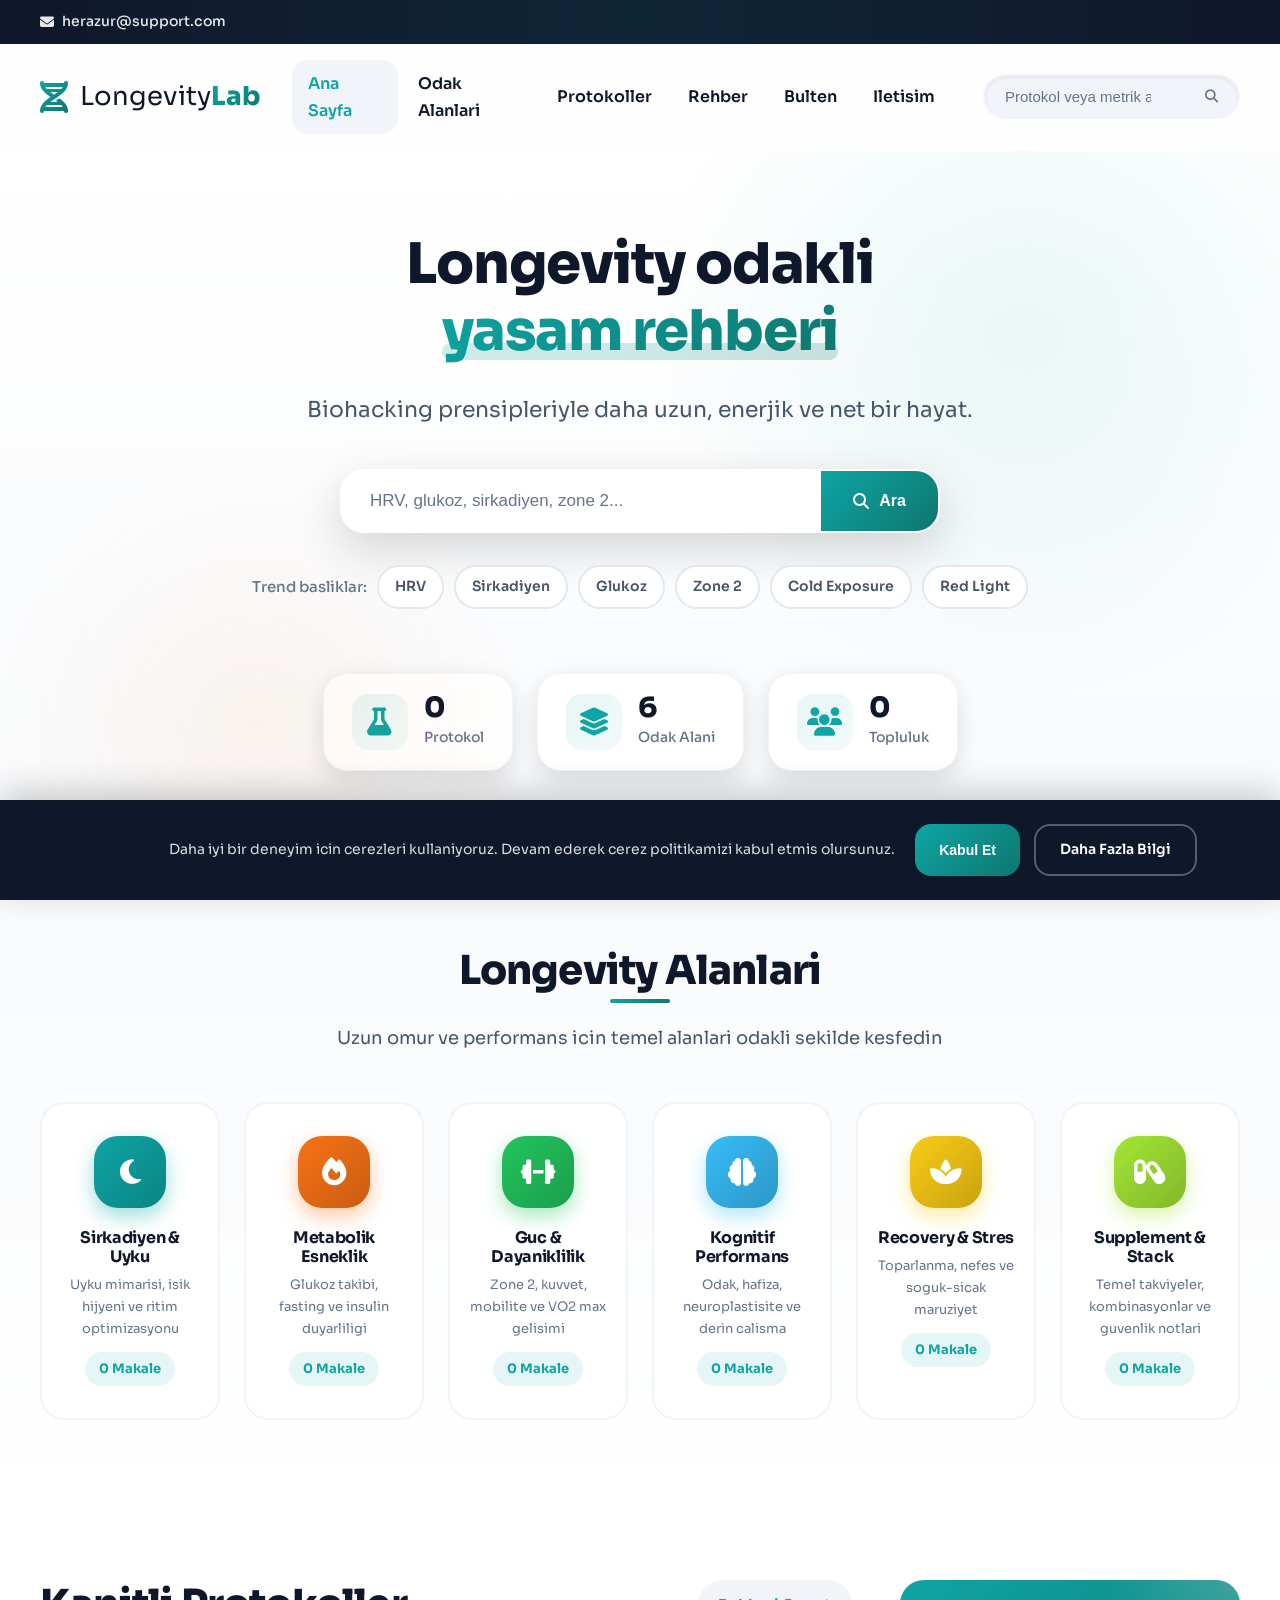
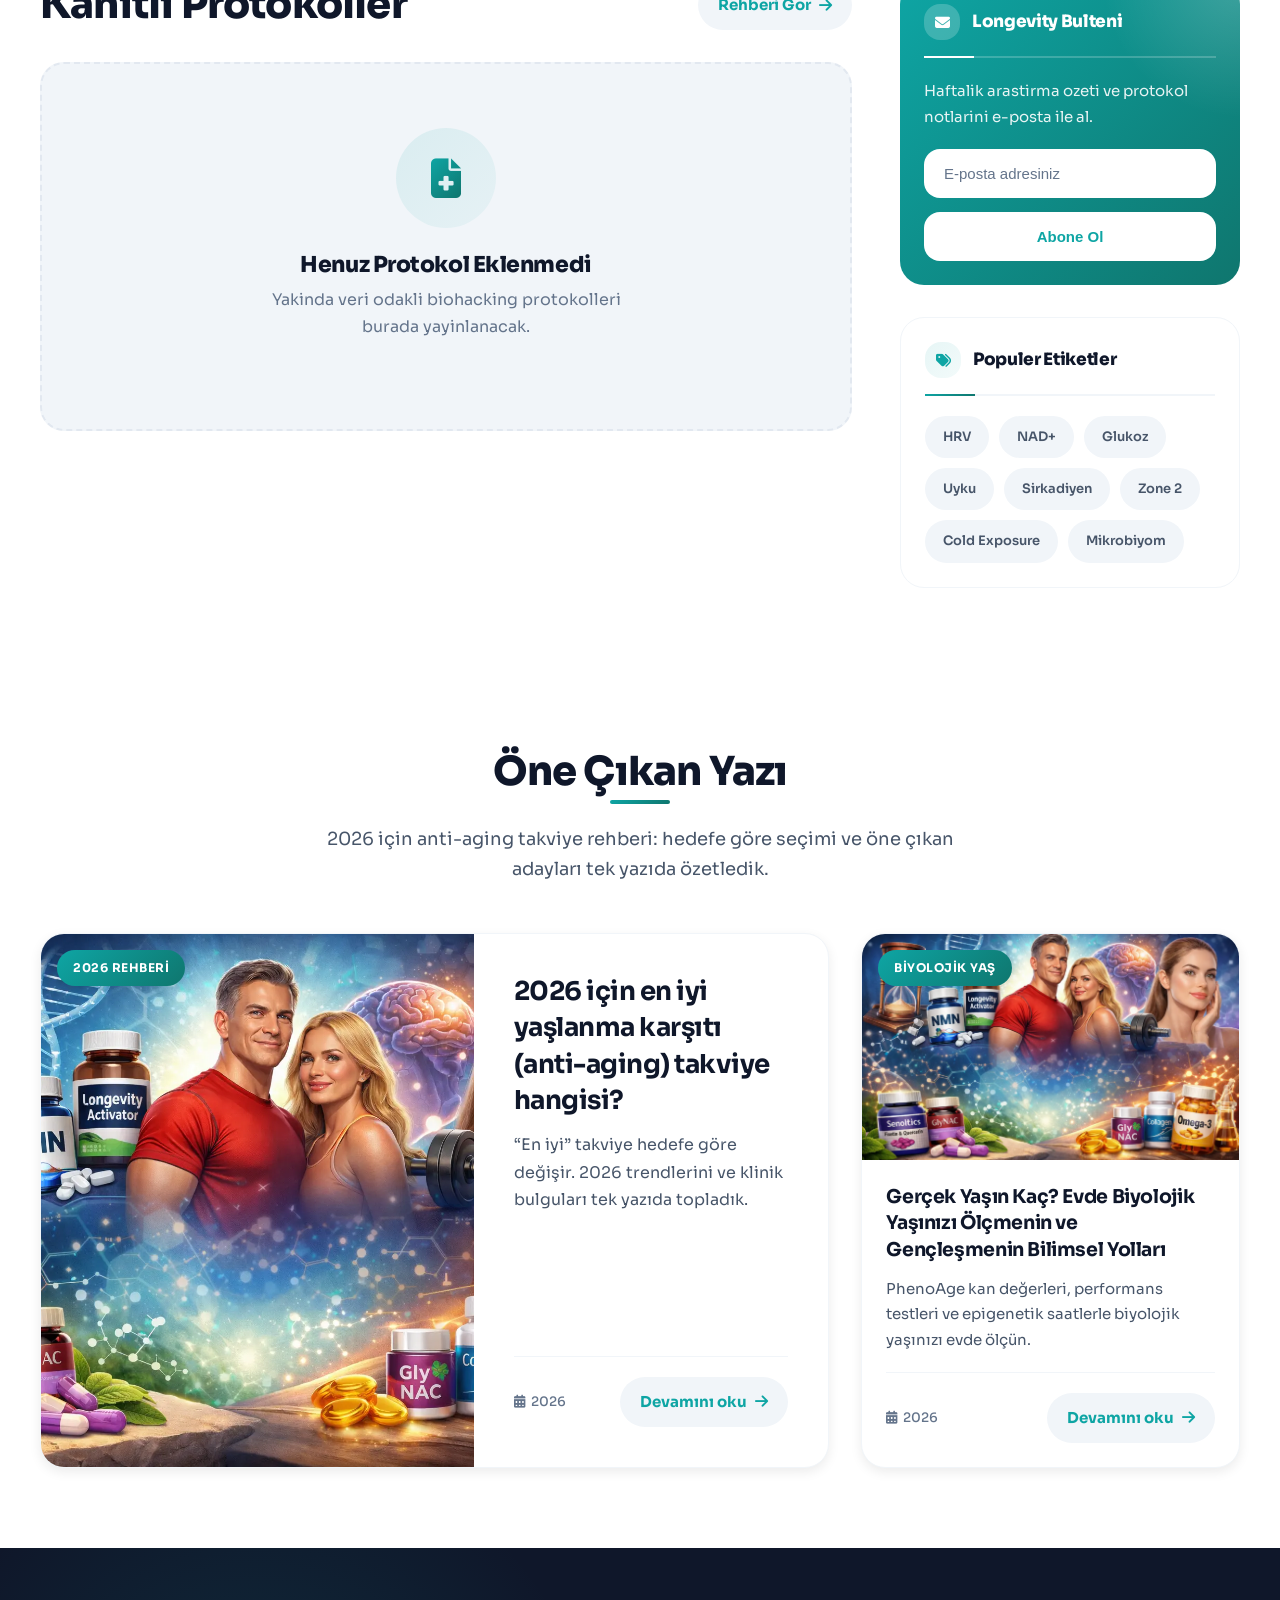
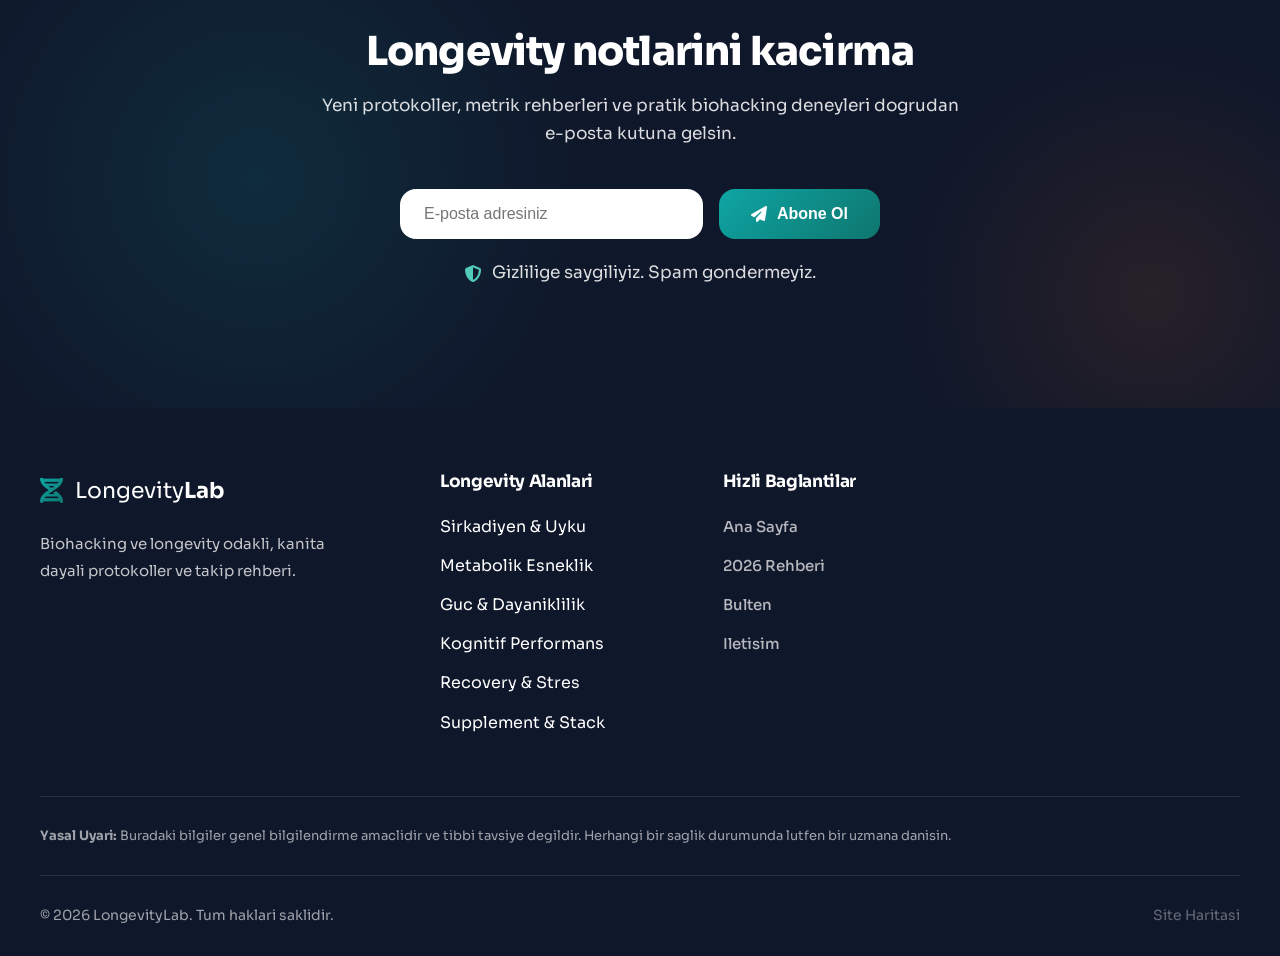
==== index.html @ 3828a1d9 "Initial commit" ====
<!DOCTYPE html>
<html lang="tr" dir="ltr">
<head>
    <!-- Temel Meta Etiketleri -->
    <meta charset="UTF-8">
    <meta name="viewport" content="width=device-width, initial-scale=1.0">
    <meta http-equiv="X-UA-Compatible" content="IE=edge">

    <!-- SEO Meta Etiketleri -->
    <title>Biohacking &amp; Longevity Rehberi | Kanitli Protokoller ve Takip</title>
    <meta name="description" content="Biohacking ve longevity odakli rehber. Kanita dayali protokoller, takip metrikleri, uyku ve metabolik esneklik stratejileri.">
    <meta name="keywords" content="biohacking, longevity, uzun omur, metabolik esneklik, uyku, sirkadiyen, HRV, glukoz, zone 2, fasting, cold exposure, supplement">
    <meta name="author" content="LongevityLab">
    <meta name="robots" content="index, follow, max-image-preview:large, max-snippet:-1, max-video-preview:-1">
    <meta name="googlebot" content="index, follow">
    <meta name="language" content="Turkish">
    <meta name="revisit-after" content="1 days">
    <meta name="rating" content="general">

    <!-- Canonical URL -->
    <link rel="canonical" href="https://uzunyasamrehberi.com/">

    <!-- Alternate Languages (Hreflang) -->
    <link rel="alternate" hreflang="tr" href="https://uzunyasamrehberi.com/">
    <link rel="alternate" hreflang="x-default" href="https://uzunyasamrehberi.com/">

    <!-- Open Graph (Facebook, LinkedIn) -->
    <meta property="og:type" content="website">
    <meta property="og:site_name" content="LongevityLab">
    <meta property="og:title" content="Biohacking &amp; Longevity Rehberi | Kanitli Protokoller ve Takip">
    <meta property="og:description" content="Biohacking ve longevity odakli rehber. Kanita dayali protokoller, takip metrikleri, uyku ve metabolik esneklik stratejileri.">
    <meta property="og:url" content="https://uzunyasamrehberi.com/">
    <meta property="og:image" content="https://uzunyasamrehberi.com/images/anti-aging-takviye-2026.webp?v=1">
    <meta property="og:image:width" content="1200">
    <meta property="og:image:height" content="630">
    <meta property="og:image:alt" content="Biohacking ve Longevity Rehberi">
    <meta property="og:locale" content="tr_TR">

    <!-- Favicon ve Uygulama Ikonlari -->
    <link rel="icon" type="image/x-icon" href="/favicon.ico">
    <link rel="icon" type="image/png" sizes="32x32" href="/images/favicon-32x32.png">
    <link rel="icon" type="image/png" sizes="16x16" href="/images/favicon-16x16.png">
    <link rel="apple-touch-icon" sizes="180x180" href="/images/apple-touch-icon.png">
    <link rel="manifest" href="/manifest.json">
    <meta name="theme-color" content="#0ea5a4">
    <meta name="msapplication-TileColor" content="#0ea5a4">

    <!-- Preconnect ve DNS Prefetch - Performans -->
    <link rel="preconnect" href="https://fonts.googleapis.com">
    <link rel="preconnect" href="https://fonts.gstatic.com" crossorigin>
    <link rel="preconnect" href="https://cdn.jsdelivr.net">
    <link rel="dns-prefetch" href="https://www.google-analytics.com">

    <!-- Google Fonts -->
    <link href="https://fonts.googleapis.com/css2?family=Sora:wght@300;400;500;600;700;800&family=Spectral:wght@400;600;700&display=swap" rel="stylesheet">

    <!-- Font Awesome -->
    <link rel="stylesheet" href="https://cdn.jsdelivr.net/npm/@fortawesome/fontawesome-free@6.4.0/css/all.min.css">

    <!-- Ana Stil Dosyasi -->
    <link rel="stylesheet" href="/css/style.css">

    <!-- Schema.org Yapi Veri - WebSite -->
    <script type="application/ld+json">
    {
        "@context": "https://schema.org",
        "@type": "WebSite",
        "name": "Biohacking Longevity Rehberi",
        "alternateName": "LongevityLab",
        "url": "https://uzunyasamrehberi.com/",
        "description": "Biohacking ve longevity odakli, kanita dayali protokoller ve takip rehberi.",
        "inLanguage": "tr-TR",
        "publisher": {
            "@type": "Organization",
            "name": "LongevityLab",
            "logo": {
                "@type": "ImageObject",
                "url": "https://uzunyasamrehberi.com/images/logo.png",
                "width": 600,
                "height": 60
            }
        }
    }
    </script>

    <!-- Schema.org - Organization -->
    <script type="application/ld+json">
    {
        "@context": "https://schema.org",
        "@type": "Organization",
        "name": "LongevityLab",
        "url": "https://uzunyasamrehberi.com/",
        "logo": "https://uzunyasamrehberi.com/images/logo.png",
        "description": "Biohacking ve longevity odakli egitim ve rehberlik platformu.",
        "foundingDate": "2024",
        "contactPoint": {
            "@type": "ContactPoint",
            "contactType": "customer service",
            "email": "herazur@support.com",
            "availableLanguage": "Turkish"
        }
    }
    </script>

    <!-- Schema.org - WebPage -->
    <script type="application/ld+json">
    {
        "@context": "https://schema.org",
        "@type": "WebPage",
        "name": "Biohacking ve Longevity Rehberi - Ana Sayfa",
        "url": "https://uzunyasamrehberi.com/",
        "description": "Biohacking ve longevity odakli protokoller, takip metrikleri ve arastirma notlari.",
        "lastReviewed": "2024-01-15",
        "mainContentOfPage": {
            "@type": "WebPageElement",
            "cssSelector": "main"
        }
    }
    </script>

    <!-- Schema.org - BreadcrumbList -->
    <script type="application/ld+json">
    {
        "@context": "https://schema.org",
        "@type": "BreadcrumbList",
        "itemListElement": [
            {
                "@type": "ListItem",
                "position": 1,
                "name": "Ana Sayfa",
                "item": "https://uzunyasamrehberi.com/"
            }
        ]
    }
    </script>
</head>
<body>
    <!-- Skip Link - Erisilebilirlik -->
    <a href="#main-content" class="skip-link">Ana icerige atla</a>

    <!-- Header -->
    <header class="site-header" role="banner">
        <div class="header-top">
            <div class="container">
                <div class="header-top-content">
                    <div class="contact-info">
                        <a href="mailto:herazur@support.com" aria-label="E-posta gonder">
                            <i class="fas fa-envelope" aria-hidden="true"></i>
                            <span>herazur@support.com</span>
                        </a>
                    </div>
                </div>
            </div>
        </div>

        <nav class="main-nav" role="navigation" aria-label="Ana navigasyon">
            <div class="container">
                <div class="nav-content">
                    <a href="/" class="logo" aria-label="LongevityLab Ana Sayfa">
                        <i class="fas fa-dna" aria-hidden="true"></i>
                        <span class="logo-text">Longevity<strong>Lab</strong></span>
                    </a>

                    <button class="mobile-menu-toggle" aria-label="Menuyu ac/kapat" aria-expanded="false" aria-controls="main-menu">
                        <span class="hamburger"></span>
                    </button>

                    <ul id="main-menu" class="nav-menu" role="menubar">
                        <li role="none"><a href="/" role="menuitem" class="active" aria-current="page">Ana Sayfa</a></li>
                        <li role="none"><a href="/#categories" role="menuitem">Odak Alanlari</a></li>
                        <li role="none"><a href="/#latest" role="menuitem">Protokoller</a></li>
                        <li role="none"><a href="/anti-aging-takviye-2026" role="menuitem">Rehber</a></li>
                        <li role="none"><a href="/#newsletter" role="menuitem">Bulten</a></li>
                        <li role="none"><a href="/#iletisim" role="menuitem">Iletisim</a></li>
                    </ul>

                    <div class="nav-search">
                        <form action="https://www.google.com/search" method="GET" role="search" aria-label="Site ici arama">
                            <label for="search-input" class="visually-hidden">Arama</label>
                            <input type="hidden" name="sitesearch" value="uzunyasamrehberi.com">
                            <input type="search" id="search-input" name="q" placeholder="Protokol veya metrik ara..." autocomplete="off" aria-label="Arama terimi girin">
                            <button type="submit" aria-label="Ara">
                                <i class="fas fa-search" aria-hidden="true"></i>
                            </button>
                        </form>
                    </div>
                </div>
            </div>
        </nav>
    </header>

    <!-- Main Content -->
    <main id="main-content" role="main">
        <!-- Hero Section -->
        <section class="hero-section" aria-labelledby="hero-title">
            <div class="container">
                <div class="hero-content">
                    <h1 id="hero-title">Longevity odakli <span class="highlight">yasam rehberi</span></h1>
                    <p class="hero-description">Biohacking prensipleriyle daha uzun, enerjik ve net bir hayat.</p>
                    <div class="hero-search">
                        <form action="https://www.google.com/search" method="GET" role="search" aria-label="Ana arama">
                            <label for="hero-search-input" class="visually-hidden">Biohacking konusu ara</label>
                            <input type="hidden" name="sitesearch" value="uzunyasamrehberi.com">
                            <input type="search" id="hero-search-input" name="q" placeholder="HRV, glukoz, sirkadiyen, zone 2..." autocomplete="off">
                            <button type="submit">
                                <i class="fas fa-search" aria-hidden="true"></i>
                                <span>Ara</span>
                            </button>
                        </form>
                    </div>
                    <div class="hero-tags">
                        <span class="tag-label">Trend basliklar:</span>
                        <a href="https://www.google.com/search?q=site%3Auzunyasamrehberi.com+HRV" class="hero-tag">HRV</a>
                        <a href="https://www.google.com/search?q=site%3Auzunyasamrehberi.com+Sirkadiyen" class="hero-tag">Sirkadiyen</a>
                        <a href="https://www.google.com/search?q=site%3Auzunyasamrehberi.com+Glukoz" class="hero-tag">Glukoz</a>
                        <a href="https://www.google.com/search?q=site%3Auzunyasamrehberi.com+Zone+2" class="hero-tag">Zone 2</a>
                        <a href="https://www.google.com/search?q=site%3Auzunyasamrehberi.com+Cold+Exposure" class="hero-tag">Cold Exposure</a>
                        <a href="https://www.google.com/search?q=site%3Auzunyasamrehberi.com+Red+Light" class="hero-tag">Red Light</a>
                    </div>
                </div>
                <div class="hero-stats">
                    <div class="stat-item">
                        <i class="fas fa-flask" aria-hidden="true"></i>
                        <div class="stat-content">
                            <span class="stat-number" id="article-count">0</span>
                            <span class="stat-label">Protokol</span>
                        </div>
                    </div>
                    <div class="stat-item">
                        <i class="fas fa-layer-group" aria-hidden="true"></i>
                        <div class="stat-content">
                            <span class="stat-number">6</span>
                            <span class="stat-label">Odak Alani</span>
                        </div>
                    </div>
                    <div class="stat-item">
                        <i class="fas fa-users" aria-hidden="true"></i>
                        <div class="stat-content">
                            <span class="stat-number" id="reader-count">0</span>
                            <span class="stat-label">Topluluk</span>
                        </div>
                    </div>
                </div>
            </div>
        </section>

        <!-- Categories Section -->
        <section id="categories" class="categories-section" aria-labelledby="categories-title">
            <div class="container">
                <header class="section-header">
                    <h2 id="categories-title">Longevity Alanlari</h2>
                    <p class="section-description">Uzun omur ve performans icin temel alanlari odakli sekilde kesfedin</p>
                </header>

                <div class="categories-grid">
                    <div class="category-card">
                        <div class="category-icon" style="--category-color: #0ea5a4;">
                            <i class="fas fa-moon" aria-hidden="true"></i>
                        </div>
                        <h3>Sirkadiyen &amp; Uyku</h3>
                        <p>Uyku mimarisi, isik hijyeni ve ritim optimizasyonu</p>
                        <span class="category-count" data-category="sirkadiyen-uyku">0 Protokol</span>
                    </div>

                    <div class="category-card">
                        <div class="category-icon" style="--category-color: #f97316;">
                            <i class="fas fa-fire" aria-hidden="true"></i>
                        </div>
                        <h3>Metabolik Esneklik</h3>
                        <p>Glukoz takibi, fasting ve insulin duyarliligi</p>
                        <span class="category-count" data-category="metabolik-esneklik">0 Protokol</span>
                    </div>

                    <div class="category-card">
                        <div class="category-icon" style="--category-color: #22c55e;">
                            <i class="fas fa-dumbbell" aria-hidden="true"></i>
                        </div>
                        <h3>Guc &amp; Dayaniklilik</h3>
                        <p>Zone 2, kuvvet, mobilite ve VO2 max gelisimi</p>
                        <span class="category-count" data-category="guc-dayaniklilik">0 Protokol</span>
                    </div>

                    <div class="category-card">
                        <div class="category-icon" style="--category-color: #38bdf8;">
                            <i class="fas fa-brain" aria-hidden="true"></i>
                        </div>
                        <h3>Kognitif Performans</h3>
                        <p>Odak, hafiza, neuroplastisite ve derin calisma</p>
                        <span class="category-count" data-category="kognitif-performans">0 Protokol</span>
                    </div>

                    <div class="category-card">
                        <div class="category-icon" style="--category-color: #facc15;">
                            <i class="fas fa-spa" aria-hidden="true"></i>
                        </div>
                        <h3>Recovery &amp; Stres</h3>
                        <p>Toparlanma, nefes ve soguk-sicak maruziyet</p>
                        <span class="category-count" data-category="recovery-stres">0 Protokol</span>
                    </div>

                    <div class="category-card">
                        <div class="category-icon" style="--category-color: #a3e635;">
                            <i class="fas fa-capsules" aria-hidden="true"></i>
                        </div>
                        <h3>Supplement &amp; Stack</h3>
                        <p>Temel takviyeler, kombinasyonlar ve guvenlik notlari</p>
                        <span class="category-count" data-category="supplement-stack">0 Protokol</span>
                    </div>
                </div>
            </div>
        </section>

        <!-- Latest Articles Section -->
        <section id="latest" class="latest-section" aria-labelledby="latest-title">
            <div class="container">
                <div class="latest-layout">
                    <div class="latest-main">
                        <header class="section-header">
                            <h2 id="latest-title">Kanitli Protokoller</h2>
                            <a href="/anti-aging-takviye-2026" class="view-all-link">
                                Rehberi Gor <i class="fas fa-arrow-right" aria-hidden="true"></i>
                            </a>
                        </header>

                        <div class="articles-list" id="latest-articles">
                            <!-- Henuz protokol yok mesaji -->
                            <div class="empty-state" id="empty-articles">
                                <div class="empty-icon">
                                    <i class="fas fa-file-medical" aria-hidden="true"></i>
                                </div>
                                <h3>Henuz Protokol Eklenmedi</h3>
                                <p>Yakinda veri odakli biohacking protokolleri burada yayinlanacak.</p>
                            </div>
                        </div>

                        <!-- Pagination -->
                        <nav class="pagination" aria-label="Sayfa navigasyonu" id="pagination">
                            <!-- Pagination will be generated dynamically -->
                        </nav>
                    </div>

                    <aside class="latest-sidebar" role="complementary" aria-label="Yan panel">
                        <!-- Newsletter Widget -->
                        <div class="sidebar-widget newsletter-widget">
                            <h3 class="widget-title">
                                <i class="fas fa-envelope" aria-hidden="true"></i>
                                Longevity Bulteni
                            </h3>
                            <p>Haftalik arastirma ozeti ve protokol notlarini e-posta ile al.</p>
                            <form class="newsletter-form" id="newsletter-form">
                                <label for="newsletter-email" class="visually-hidden">E-posta adresiniz</label>
                                <input type="email" id="newsletter-email" name="email" placeholder="E-posta adresiniz" required>
                                <button type="submit">Abone Ol</button>
                            </form>
                        </div>

                        <!-- Popular Articles Widget -->
                        <div class="sidebar-widget" id="popular-widget" style="display: none;">
                            <h3 class="widget-title">
                                <i class="fas fa-fire" aria-hidden="true"></i>
                                En Cok Uygulananlar
                            </h3>
                            <ol class="popular-list" id="popular-articles">
                                <!-- Popular articles will be loaded dynamically -->
                            </ol>
                        </div>

                        <!-- Tags Widget -->
                        <div class="sidebar-widget">
                            <h3 class="widget-title">
                                <i class="fas fa-tags" aria-hidden="true"></i>
                                Populer Etiketler
                            </h3>
                            <div class="tags-cloud" id="popular-tags">
                                <span class="tag">HRV</span>
                                <span class="tag">NAD+</span>
                                <span class="tag">Glukoz</span>
                                <span class="tag">Uyku</span>
                                <span class="tag">Sirkadiyen</span>
                                <span class="tag">Zone 2</span>
                                <span class="tag">Cold Exposure</span>
                                <span class="tag">Mikrobiyom</span>
                            </div>
                        </div>
                    </aside>
                </div>
            </div>
        </section>
        <!-- Featured Insight Section -->
        <section id="featured" class="featured-section" aria-labelledby="featured-article-title">
            <div class="container">
                <header class="section-header">
                    <h2 id="featured-article-title">&#214;ne &#199;&#305;kan Yaz&#305;</h2>
                    <p class="section-description">2026 i&#231;in anti-aging takviye rehberi: hedefe g&#246;re se&#231;imi ve &#246;ne &#231;&#305;kan adaylar&#305; tek yaz&#305;da &#246;zetledik.</p>
                </header>

                <div class="featured-grid">
                    <article class="article-card featured">
                        <div class="article-card-image">
                            <img src="/images/anti-aging-takviye-2026.webp?v=1" alt="2026 anti-aging takviye rehberi" loading="lazy">
                            <span class="article-card-category">2026 Rehberi</span>
                        </div>
                        <div class="article-card-content">
                            <h3 class="article-card-title">
                                <a href="/anti-aging-takviye-2026">2026 i&#231;in en iyi ya&#351;lanma kar&#351;&#305;t&#305; (anti-aging) takviye hangisi?</a>
                            </h3>
                            <p class="article-card-excerpt">&ldquo;En iyi&rdquo; takviye hedefe g&#246;re de&#287;i&#351;ir. 2026 trendlerini ve klinik bulgular&#305; tek yaz&#305;da toplad&#305;k.</p>
                            <div class="article-card-meta">
                                <span class="article-card-date"><i class="fas fa-calendar-alt" aria-hidden="true"></i> 2026</span>
                                <a href="/anti-aging-takviye-2026" class="view-all-link">Devam&#305;n&#305; oku <i class="fas fa-arrow-right" aria-hidden="true"></i></a>
                            </div>
                        </div>
                    </article>
                    <article class="article-card">
                        <div class="article-card-image">
                            <img src="/images/anti-aging-takviye-2026.webp?v=1" alt="Biyolojik ya&#351; rehberi" loading="lazy">
                            <span class="article-card-category">Biyolojik Ya&#351;</span>
                        </div>
                        <div class="article-card-content">
                            <h3 class="article-card-title">
                                <a href="/biyolojik-yas-olcumu-evde">Ger&#231;ek Ya&#351;&#305;n Ka&#231;? Evde Biyolojik Ya&#351;&#305;n&#305;z&#305; &#214;l&#231;menin ve Gen&#231;le&#351;menin Bilimsel Yollar&#305;</a>
                            </h3>
                            <p class="article-card-excerpt">PhenoAge kan de&#287;erleri, performans testleri ve epigenetik saatlerle biyolojik ya&#351;&#305;n&#305;z&#305; evde &#246;l&#231;&#252;n.</p>
                            <div class="article-card-meta">
                                <span class="article-card-date"><i class="fas fa-calendar-alt" aria-hidden="true"></i> 2026</span>
                                <a href="/biyolojik-yas-olcumu-evde" class="view-all-link">Devam&#305;n&#305; oku <i class="fas fa-arrow-right" aria-hidden="true"></i></a>
                            </div>
                        </div>
                    </article>
                </div>
            </div>
        </section>

        <!-- CTA Section -->
        <section id="newsletter" class="cta-section" aria-labelledby="cta-title">
            <div class="container">
                <div class="cta-content">
                    <h2 id="cta-title">Longevity notlarini kacirma</h2>
                    <p>Yeni protokoller, metrik rehberleri ve pratik biohacking deneyleri dogrudan e-posta kutuna gelsin.</p>
                    <form class="cta-form" id="cta-newsletter-form">
                        <label for="cta-email" class="visually-hidden">E-posta adresiniz</label>
                        <input type="email" id="cta-email" name="email" placeholder="E-posta adresiniz" required>
                        <button type="submit">
                            <i class="fas fa-paper-plane" aria-hidden="true"></i>
                            Abone Ol
                        </button>
                    </form>
                    <p class="cta-note">
                        <i class="fas fa-shield-alt" aria-hidden="true"></i>
                        Gizlilige saygiliyiz. Spam gondermeyiz.
                    </p>
                </div>
            </div>
        </section>
    </main>

    <!-- Footer -->
    <footer id="iletisim" class="site-footer" role="contentinfo">
        <div class="container">
            <div class="footer-grid">
                <div class="footer-about">
                    <a href="/" class="footer-logo" aria-label="LongevityLab Ana Sayfa">
                        <i class="fas fa-dna" aria-hidden="true"></i>
                        <span>Longevity<strong>Lab</strong></span>
                    </a>
                    <p>Biohacking ve longevity odakli, kanita dayali protokoller ve takip rehberi.</p>
                </div>

                <nav class="footer-nav" aria-label="Longevity Alanlari">
                    <h3>Longevity Alanlari</h3>
                    <ul>
                        <li><span>Sirkadiyen &amp; Uyku</span></li>
                        <li><span>Metabolik Esneklik</span></li>
                        <li><span>Guc &amp; Dayaniklilik</span></li>
                        <li><span>Kognitif Performans</span></li>
                        <li><span>Recovery &amp; Stres</span></li>
                        <li><span>Supplement &amp; Stack</span></li>
                    </ul>
                </nav>

                <nav class="footer-nav" aria-label="Hizli Baglantilar">
                    <h3>Hizli Baglantilar</h3>
                    <ul>
                        <li><a href="/">Ana Sayfa</a></li>
                        <li><a href="/anti-aging-takviye-2026">2026 Rehberi</a></li>
                        <li><a href="/#newsletter">Bulten</a></li>
                        <li><a href="/#iletisim">Iletisim</a></li>
                    </ul>
                </nav>

            </div>

            <div class="footer-disclaimer">
                <p><strong>Yasal Uyari:</strong> Buradaki bilgiler genel bilgilendirme amaclidir ve tibbi tavsiye degildir. Herhangi bir saglik durumunda lutfen bir uzmana danisin.</p>
            </div>

            <div class="footer-bottom">
                <p>&copy; <span id="current-year">2024</span> LongevityLab. Tum haklari saklidir.</p>
                <p>
                    <a href="/sitemap.xml" rel="nofollow">Site Haritasi</a>
                </p>
            </div>
        </div>
    </footer>

    <!-- Back to Top Button -->
    <button id="back-to-top" class="back-to-top" aria-label="Sayfa basina don" title="Sayfa basina don">
        <i class="fas fa-chevron-up" aria-hidden="true"></i>
    </button>

    <!-- Cookie Consent Banner -->
    <div id="cookie-consent" class="cookie-consent" role="dialog" aria-labelledby="cookie-title" aria-describedby="cookie-description" hidden>
        <div class="cookie-content">
            <h4 id="cookie-title">Cerez Kullanimi</h4>
            <p id="cookie-description">Daha iyi bir deneyim icin cerezleri kullaniyoruz. Devam ederek cerez politikamizi kabul etmis olursunuz.</p>
            <div class="cookie-actions">
                <button id="accept-cookies" class="btn-primary">Kabul Et</button>
                <a href="/#iletisim" class="btn-secondary">Daha Fazla Bilgi</a>
            </div>
        </div>
    </div>

    <!-- JavaScript -->
    <script src="/js/main.js" defer></script>
</body>
</html>
---- css/style.css ----
/* ===================================
   Sağlık Rehberi - Premium UI Design
   Modern, Animated & SEO Optimized
   =================================== */

/* CSS Custom Properties */
:root {
    /* Premium Color Palette */
    --primary-color: #0ea5a4;
    --primary-dark: #0f766e;
    --primary-light: #5eead4;
    --primary-gradient: linear-gradient(135deg, #0ea5a4 0%, #0f766e 100%);
    --primary-glow: 0 0 40px rgba(14, 165, 164, 0.3);
    
    --secondary-color: #f97316;
    --secondary-dark: #ea580c;
    --secondary-gradient: linear-gradient(135deg, #f97316 0%, #ea580c 100%);
    
    --accent-color: #a3e635;
    --accent-gradient: linear-gradient(135deg, #a3e635 0%, #65a30d 100%);
    
    /* Neutral Colors */
    --text-primary: #0f172a;
    --text-secondary: #475569;
    --text-muted: #64748b;
    --text-light: #94a3b8;
    
    /* Background Colors */
    --bg-primary: #ffffff;
    --bg-secondary: #f8fafc;
    --bg-tertiary: #f1f5f9;
    --bg-dark: #0f172a;
    --bg-dark-secondary: #1e293b;
    
    /* Glass Effect */
    --glass-bg: rgba(255, 255, 255, 0.8);
    --glass-border: rgba(255, 255, 255, 0.2);
    --glass-blur: blur(20px);
    
    /* Borders */
    --border-color: #e2e8f0;
    --border-light: #f1f5f9;
    
    /* Shadows - More Depth */
    --shadow-xs: 0 1px 2px rgba(0, 0, 0, 0.04);
    --shadow-sm: 0 2px 4px rgba(0, 0, 0, 0.06);
    --shadow-md: 0 4px 12px rgba(0, 0, 0, 0.08);
    --shadow-lg: 0 8px 24px rgba(0, 0, 0, 0.12);
    --shadow-xl: 0 16px 48px rgba(0, 0, 0, 0.16);
    --shadow-2xl: 0 24px 64px rgba(0, 0, 0, 0.2);
    --shadow-inner: inset 0 2px 4px rgba(0, 0, 0, 0.06);
    --shadow-primary: 0 8px 24px rgba(14, 165, 164, 0.25);
    --shadow-primary-lg: 0 16px 48px rgba(14, 165, 164, 0.3);
    
    /* Typography */
    --font-primary: 'Sora', 'Segoe UI', sans-serif;
    --font-serif: 'Spectral', Georgia, serif;
    --font-display: 'Sora', sans-serif;
    
    /* Transitions */
    --transition-fast: 150ms cubic-bezier(0.4, 0, 0.2, 1);
    --transition-base: 300ms cubic-bezier(0.4, 0, 0.2, 1);
    --transition-slow: 500ms cubic-bezier(0.4, 0, 0.2, 1);
    --transition-bounce: 500ms cubic-bezier(0.68, -0.55, 0.265, 1.55);
    
    /* Sizes */
    --header-height: 72px;
    --header-top-height: 44px;
    --container-max: 1320px;
    --sidebar-width: 340px;
    
    /* Border Radius */
    --radius-sm: 6px;
    --radius-md: 10px;
    --radius-lg: 16px;
    --radius-xl: 24px;
    --radius-2xl: 32px;
    --radius-full: 9999px;
}

/* ===================================
   CSS Reset & Base
   =================================== */

*, *::before, *::after {
    box-sizing: border-box;
    margin: 0;
    padding: 0;
}

html {
    font-size: 16px;
    scroll-behavior: smooth;
    -webkit-text-size-adjust: 100%;
    text-rendering: optimizeLegibility;
    -webkit-font-smoothing: antialiased;
    -moz-osx-font-smoothing: grayscale;
}

body {
    font-family: var(--font-primary);
    font-size: 1rem;
    line-height: 1.7;
    color: var(--text-primary);
    background-color: var(--bg-secondary);
    background-image: radial-gradient(circle at 1px 1px, rgba(14, 165, 164, 0.08) 1px, transparent 0);
    background-size: 24px 24px;
    min-height: 100vh;
    display: flex;
    flex-direction: column;
    overflow-x: hidden;
}

main {
    flex: 1;
}

/* Selection */
::selection {
    background: var(--primary-color);
    color: white;
}

/* Scrollbar */
::-webkit-scrollbar {
    width: 10px;
    height: 10px;
}

::-webkit-scrollbar-track {
    background: var(--bg-tertiary);
}

::-webkit-scrollbar-thumb {
    background: var(--text-light);
    border-radius: var(--radius-full);
    border: 2px solid var(--bg-tertiary);
}

::-webkit-scrollbar-thumb:hover {
    background: var(--text-muted);
}

/* Skip Link */
.skip-link {
    position: absolute;
    top: -100%;
    left: 50%;
    transform: translateX(-50%);
    background: var(--primary-gradient);
    color: white;
    padding: 1rem 2rem;
    border-radius: var(--radius-lg);
    font-weight: 600;
    z-index: 9999;
    transition: top var(--transition-fast);
    box-shadow: var(--shadow-primary);
}

.skip-link:focus {
    top: 1rem;
    outline: none;
}

.visually-hidden {
    position: absolute !important;
    width: 1px !important;
    height: 1px !important;
    padding: 0 !important;
    margin: -1px !important;
    overflow: hidden !important;
    clip: rect(0, 0, 0, 0) !important;
    white-space: nowrap !important;
    border: 0 !important;
}

/* Container */
.container {
    width: 100%;
    max-width: var(--container-max);
    margin: 0 auto;
    padding: 0 1.25rem;
}

@media (min-width: 640px) {
    .container { padding: 0 2rem; }
}

@media (min-width: 1024px) {
    .container { padding: 0 2.5rem; }
}

/* ===================================
   Typography
   =================================== */

h1, h2, h3, h4, h5, h6 {
    font-family: var(--font-display);
    font-weight: 800;
    line-height: 1.2;
    color: var(--text-primary);
    letter-spacing: -0.02em;
}

h1 { font-size: clamp(2rem, 5vw, 3.5rem); }
h2 { font-size: clamp(1.75rem, 4vw, 2.5rem); }
h3 { font-size: clamp(1.375rem, 3vw, 1.75rem); }
h4 { font-size: clamp(1.125rem, 2vw, 1.375rem); }
h5 { font-size: 1.125rem; }
h6 { font-size: 1rem; }

p { margin-bottom: 1.25rem; }

a {
    color: var(--primary-color);
    text-decoration: none;
    transition: all var(--transition-fast);
}

a:hover {
    color: var(--primary-dark);
}

a:focus-visible {
    outline: 2px solid var(--primary-color);
    outline-offset: 3px;
    border-radius: var(--radius-sm);
}

img {
    max-width: 100%;
    height: auto;
    display: block;
}

/* ===================================
   Header - Premium Glass Design
   =================================== */

.site-header {
    position: sticky;
    top: 0;
    z-index: 1000;
    background: var(--glass-bg);
    backdrop-filter: var(--glass-blur);
    -webkit-backdrop-filter: var(--glass-blur);
    border-bottom: 1px solid var(--glass-border);
    transition: all var(--transition-base);
}

.site-header.scrolled {
    box-shadow: var(--shadow-lg);
}

/* Header Top Bar */
.header-top {
    background: var(--bg-dark);
    color: white;
    font-size: 0.875rem;
    padding: 0.625rem 0;
    position: relative;
    overflow: hidden;
}

.header-top::before {
    content: '';
    position: absolute;
    top: 0;
    left: 0;
    right: 0;
    bottom: 0;
    background: linear-gradient(90deg, transparent, rgba(14, 165, 164, 0.1), transparent);
    animation: shimmer 3s infinite;
}

@keyframes shimmer {
    0% { transform: translateX(-100%); }
    100% { transform: translateX(100%); }
}

.header-top-content {
    display: flex;
    justify-content: space-between;
    align-items: center;
    flex-wrap: wrap;
    gap: 1rem;
    position: relative;
}

.contact-info a {
    color: rgba(255, 255, 255, 0.9);
    display: flex;
    align-items: center;
    gap: 0.5rem;
    font-weight: 500;
}

.contact-info a:hover {
    color: var(--primary-light);
}

.social-links {
    display: flex;
    gap: 0.5rem;
}

.social-links a {
    width: 32px;
    height: 32px;
    display: flex;
    align-items: center;
    justify-content: center;
    color: rgba(255, 255, 255, 0.8);
    background: rgba(255, 255, 255, 0.1);
    border-radius: var(--radius-md);
    font-size: 0.875rem;
    transition: all var(--transition-fast);
}

.social-links a:hover {
    background: var(--primary-color);
    color: white;
    transform: translateY(-2px);
}

/* Main Navigation */
.main-nav {
    padding: 1rem 0;
}

.nav-content {
    display: flex;
    align-items: center;
    justify-content: space-between;
    gap: 2rem;
}

/* Logo - Animated */
.logo {
    display: flex;
    align-items: center;
    gap: 0.75rem;
    font-size: 1.625rem;
    color: var(--text-primary);
    text-decoration: none;
    flex-shrink: 0;
    position: relative;
}

.logo i {
    font-size: 2rem;
    background: var(--primary-gradient);
    -webkit-background-clip: text;
    -webkit-text-fill-color: transparent;
    background-clip: text;
    animation: heartbeat 2s ease-in-out infinite;
}

@keyframes heartbeat {
    0%, 100% { transform: scale(1); }
    25% { transform: scale(1.1); }
    50% { transform: scale(1); }
    75% { transform: scale(1.05); }
}

.logo-text {
    font-weight: 400;
}

.logo-text strong {
    font-weight: 800;
    background: var(--primary-gradient);
    -webkit-background-clip: text;
    -webkit-text-fill-color: transparent;
    background-clip: text;
}

/* Mobile Menu Toggle */
.mobile-menu-toggle {
    display: flex;
    flex-direction: column;
    justify-content: center;
    align-items: center;
    width: 48px;
    height: 48px;
    background: var(--bg-tertiary);
    border: none;
    cursor: pointer;
    padding: 0.5rem;
    border-radius: var(--radius-lg);
    transition: all var(--transition-fast);
}

.mobile-menu-toggle:hover {
    background: var(--primary-color);
}

.mobile-menu-toggle:hover .hamburger,
.mobile-menu-toggle:hover .hamburger::before,
.mobile-menu-toggle:hover .hamburger::after {
    background: white;
}

.hamburger {
    display: block;
    width: 22px;
    height: 2px;
    background: var(--text-primary);
    position: relative;
    transition: all var(--transition-base);
    border-radius: 2px;
}

.hamburger::before,
.hamburger::after {
    content: '';
    position: absolute;
    left: 0;
    width: 100%;
    height: 2px;
    background: var(--text-primary);
    border-radius: 2px;
    transition: all var(--transition-base);
}

.hamburger::before { top: -7px; }
.hamburger::after { bottom: -7px; }

.mobile-menu-toggle[aria-expanded="true"] .hamburger {
    background-color: transparent;
}

.mobile-menu-toggle[aria-expanded="true"] .hamburger::before {
    transform: translateY(7px) rotate(45deg);
}

.mobile-menu-toggle[aria-expanded="true"] .hamburger::after {
    transform: translateY(-7px) rotate(-45deg);
}

@media (min-width: 1024px) {
    .mobile-menu-toggle { display: none; }
}

/* Navigation Menu */
.nav-menu {
    display: none;
    list-style: none;
    padding: 0;
    margin: 0;
}

.nav-menu.active {
    display: flex;
    flex-direction: column;
    position: absolute;
    top: 100%;
    left: 0;
    right: 0;
    background: var(--bg-primary);
    box-shadow: var(--shadow-xl);
    padding: 1.5rem;
    gap: 0.5rem;
    animation: slideDown var(--transition-base);
    border-radius: 0 0 var(--radius-xl) var(--radius-xl);
}

@keyframes slideDown {
    from { opacity: 0; transform: translateY(-10px); }
    to { opacity: 1; transform: translateY(0); }
}

.nav-menu a {
    display: flex;
    align-items: center;
    gap: 0.5rem;
    padding: 0.875rem 1.25rem;
    color: var(--text-primary);
    font-weight: 600;
    border-radius: var(--radius-lg);
    transition: all var(--transition-fast);
    position: relative;
}

.nav-menu a::before {
    content: '';
    position: absolute;
    left: 0;
    top: 50%;
    transform: translateY(-50%);
    width: 4px;
    height: 0;
    background: var(--primary-gradient);
    border-radius: var(--radius-full);
    transition: height var(--transition-fast);
}

.nav-menu a:hover,
.nav-menu a.active {
    background: var(--bg-tertiary);
    color: var(--primary-color);
}

.nav-menu a:hover::before,
.nav-menu a.active::before {
    height: 60%;
}

/* Dropdown Menu */
.has-dropdown { position: relative; }

.has-dropdown > a i {
    font-size: 0.75rem;
    transition: transform var(--transition-fast);
    margin-left: auto;
}

.has-dropdown:hover > a i {
    transform: rotate(180deg);
}

.dropdown-menu {
    display: none;
    list-style: none;
    padding: 0.75rem;
    background: var(--bg-primary);
    border-radius: var(--radius-lg);
    box-shadow: var(--shadow-xl);
    min-width: 240px;
    border: 1px solid var(--border-light);
}

.nav-menu.active .dropdown-menu {
    display: block;
    position: static;
    box-shadow: none;
    padding: 0.5rem 0 0.5rem 1.5rem;
    background: transparent;
    border: none;
    margin-top: 0.5rem;
}

.dropdown-menu a {
    padding: 0.75rem 1rem;
    font-size: 0.9375rem;
    font-weight: 500;
}

.dropdown-menu a::before {
    display: none;
}

.dropdown-menu a:hover {
    background: var(--primary-color);
    color: white;
    transform: translateX(4px);
}

@media (min-width: 1024px) {
    .nav-menu {
        display: flex;
        align-items: center;
        gap: 0.25rem;
    }
    
    .nav-menu a {
        padding: 0.625rem 1rem;
    }
    
    .nav-menu a::before {
        display: none;
    }
    
    .dropdown-menu {
        position: absolute;
        top: calc(100% + 0.5rem);
        left: 50%;
        transform: translateX(-50%) translateY(10px);
        opacity: 0;
        visibility: hidden;
        transition: all var(--transition-fast);
    }
    
    .has-dropdown:hover .dropdown-menu {
        display: block;
        opacity: 1;
        visibility: visible;
        transform: translateX(-50%) translateY(0);
    }
}

/* Navigation Search */
.nav-search {
    display: none;
}

.nav-search form {
    display: flex;
    align-items: center;
    background: var(--bg-tertiary);
    border-radius: var(--radius-full);
    overflow: hidden;
    border: 2px solid transparent;
    transition: all var(--transition-fast);
    box-shadow: var(--shadow-inner);
}

.nav-search form:focus-within {
    border-color: var(--primary-color);
    box-shadow: 0 0 0 4px rgba(14, 165, 164, 0.1);
    background: var(--bg-primary);
}

.nav-search input {
    width: 200px;
    padding: 0.75rem 1.25rem;
    border: none;
    background: transparent;
    font-size: 0.9375rem;
    font-weight: 500;
    color: var(--text-primary);
}

.nav-search input::placeholder {
    color: var(--text-muted);
    font-weight: 400;
}

.nav-search input:focus {
    outline: none;
}

.nav-search button {
    padding: 0.75rem 1.25rem;
    background: none;
    border: none;
    color: var(--text-muted);
    cursor: pointer;
    transition: all var(--transition-fast);
}

.nav-search button:hover {
    color: var(--primary-color);
}

@media (min-width: 1024px) {
    .nav-search { display: block; }
}

/* ===================================
   Hero Section - Premium Design
   =================================== */

.hero-section {
    background: linear-gradient(180deg, var(--bg-primary) 0%, var(--bg-secondary) 100%);
    padding: 4rem 0 5rem;
    position: relative;
    overflow: hidden;
}

/* Animated Background Elements */
.hero-section::before {
    content: '';
    position: absolute;
    top: -50%;
    right: -20%;
    width: 80%;
    height: 150%;
    background: radial-gradient(circle, rgba(14, 165, 164, 0.08) 0%, transparent 50%);
    animation: float 20s ease-in-out infinite;
}

.hero-section::after {
    content: '';
    position: absolute;
    bottom: -30%;
    left: -10%;
    width: 60%;
    height: 100%;
    background: radial-gradient(circle, rgba(249, 115, 22, 0.06) 0%, transparent 50%);
    animation: float 25s ease-in-out infinite reverse;
}

@keyframes float {
    0%, 100% { transform: translate(0, 0) rotate(0deg); }
    33% { transform: translate(30px, -30px) rotate(5deg); }
    66% { transform: translate(-20px, 20px) rotate(-5deg); }
}

/* Floating Shapes */
.hero-section .floating-shapes {
    position: absolute;
    top: 0;
    left: 0;
    right: 0;
    bottom: 0;
    pointer-events: none;
    overflow: hidden;
}

.hero-content {
    text-align: center;
    max-width: 800px;
    margin: 0 auto;
    position: relative;
    z-index: 1;
}

#hero-title {
    margin-bottom: 1.5rem;
    animation: fadeInUp 0.8s ease-out;
}

@keyframes fadeInUp {
    from {
        opacity: 0;
        transform: translateY(30px);
    }
    to {
        opacity: 1;
        transform: translateY(0);
    }
}

.highlight {
    position: relative;
    display: inline-block;
    background: var(--primary-gradient);
    -webkit-background-clip: text;
    -webkit-text-fill-color: transparent;
    background-clip: text;
}

.highlight::after {
    content: '';
    position: absolute;
    bottom: 0.1em;
    left: 0;
    right: 0;
    height: 0.3em;
    background: var(--primary-gradient);
    opacity: 0.2;
    border-radius: var(--radius-full);
    z-index: -1;
}

.hero-description {
    font-size: 1.25rem;
    color: var(--text-secondary);
    margin-bottom: 2.5rem;
    line-height: 1.8;
    animation: fadeInUp 0.8s ease-out 0.1s both;
}

/* Hero Search - Premium */
.hero-search {
    margin-bottom: 2rem;
    animation: fadeInUp 0.8s ease-out 0.2s both;
}

.hero-search form {
    display: flex;
    background: var(--bg-primary);
    border-radius: var(--radius-xl);
    box-shadow: var(--shadow-xl);
    overflow: hidden;
    border: 2px solid transparent;
    transition: all var(--transition-base);
    max-width: 600px;
    margin: 0 auto;
}

.hero-search form:focus-within {
    border-color: var(--primary-color);
    box-shadow: var(--shadow-2xl), 0 0 0 4px rgba(14, 165, 164, 0.1);
    transform: translateY(-2px);
}

.hero-search input {
    flex: 1;
    padding: 1.25rem 1.75rem;
    border: none;
    font-size: 1.0625rem;
    font-weight: 500;
    color: var(--text-primary);
    min-width: 0;
}

.hero-search input::placeholder {
    color: var(--text-muted);
    font-weight: 400;
}

.hero-search input:focus {
    outline: none;
}

.hero-search button {
    display: flex;
    align-items: center;
    gap: 0.625rem;
    padding: 1.25rem 2rem;
    background: var(--primary-gradient);
    border: none;
    color: white;
    font-weight: 700;
    font-size: 1rem;
    cursor: pointer;
    transition: all var(--transition-fast);
}

.hero-search button:hover {
    filter: brightness(1.1);
    box-shadow: var(--shadow-primary);
}

.hero-search button span {
    display: none;
}

@media (min-width: 640px) {
    .hero-search button span { display: inline; }
}

/* Hero Tags */
.hero-tags {
    display: flex;
    flex-wrap: wrap;
    justify-content: center;
    align-items: center;
    gap: 0.625rem;
    animation: fadeInUp 0.8s ease-out 0.3s both;
}

.tag-label {
    color: var(--text-muted);
    font-size: 0.9375rem;
    font-weight: 500;
}

.hero-tag {
    padding: 0.5rem 1rem;
    background: var(--bg-primary);
    border: 2px solid var(--border-color);
    border-radius: var(--radius-full);
    font-size: 0.875rem;
    font-weight: 600;
    color: var(--text-secondary);
    transition: all var(--transition-fast);
}

.hero-tag:hover {
    background: var(--primary-gradient);
    border-color: transparent;
    color: white;
    transform: translateY(-2px);
    box-shadow: var(--shadow-primary);
}

/* Hero Stats - Glass Cards */
.hero-stats {
    display: flex;
    justify-content: center;
    gap: 1.5rem;
    margin-top: 4rem;
    flex-wrap: wrap;
    animation: fadeInUp 0.8s ease-out 0.4s both;
}

.stat-item {
    display: flex;
    align-items: center;
    gap: 1rem;
    padding: 1.25rem 1.75rem;
    background: var(--bg-primary);
    border-radius: var(--radius-xl);
    box-shadow: var(--shadow-lg);
    border: 1px solid var(--border-light);
    transition: all var(--transition-base);
}

.stat-item:hover {
    transform: translateY(-4px);
    box-shadow: var(--shadow-xl);
}

.stat-item i {
    font-size: 1.75rem;
    width: 56px;
    height: 56px;
    display: flex;
    align-items: center;
    justify-content: center;
    background: linear-gradient(135deg, rgba(14, 165, 164, 0.1) 0%, rgba(14, 165, 164, 0.05) 100%);
    border-radius: var(--radius-lg);
    color: var(--primary-color);
}

.stat-content {
    display: flex;
    flex-direction: column;
    text-align: left;
}

.stat-number {
    font-size: 1.75rem;
    font-weight: 800;
    color: var(--text-primary);
    line-height: 1;
    letter-spacing: -0.02em;
}

.stat-label {
    font-size: 0.875rem;
    font-weight: 500;
    color: var(--text-muted);
    margin-top: 0.25rem;
}

@media (min-width: 768px) {
    .hero-section { padding: 5rem 0 6rem; }
    .hero-description { font-size: 1.375rem; }
}

/* ===================================
   Section Styles
   =================================== */

section {
    padding: 4rem 0;
}

@media (min-width: 768px) {
    section { padding: 5rem 0; }
}

.section-header {
    text-align: center;
    margin-bottom: 3rem;
}

.section-header h2 {
    margin-bottom: 0.75rem;
    position: relative;
    display: inline-block;
}

.section-header h2::after {
    content: '';
    position: absolute;
    bottom: -0.5rem;
    left: 50%;
    transform: translateX(-50%);
    width: 60px;
    height: 4px;
    background: var(--primary-gradient);
    border-radius: var(--radius-full);
}

.section-description {
    color: var(--text-secondary);
    font-size: 1.125rem;
    max-width: 640px;
    margin: 1rem auto 0;
    line-height: 1.7;
}

/* ===================================
   Featured Section
   =================================== */

.featured-section {
    background: var(--bg-primary);
}

.featured-grid {
    display: grid;
    gap: 2rem;
}

@media (min-width: 768px) {
    .featured-grid { grid-template-columns: repeat(2, 1fr); }
}

@media (min-width: 1024px) {
    .featured-grid { grid-template-columns: repeat(3, 1fr); }
}

/* Article Card - Premium */
.article-card {
    background: var(--bg-primary);
    border-radius: var(--radius-xl);
    overflow: hidden;
    box-shadow: var(--shadow-md);
    transition: all var(--transition-base);
    display: flex;
    flex-direction: column;
    border: 1px solid var(--border-light);
    position: relative;
}

.article-card::before {
    content: '';
    position: absolute;
    top: 0;
    left: 0;
    right: 0;
    height: 4px;
    background: var(--primary-gradient);
    transform: scaleX(0);
    transform-origin: left;
    transition: transform var(--transition-base);
}

.article-card:hover {
    transform: translateY(-8px);
    box-shadow: var(--shadow-2xl);
    border-color: transparent;
}

.article-card:hover::before {
    transform: scaleX(1);
}

.article-card-image {
    position: relative;
    padding-top: 60%;
    overflow: hidden;
}

.article-card-image img {
    position: absolute;
    top: 0;
    left: 0;
    width: 100%;
    height: 100%;
    object-fit: cover;
    transition: transform var(--transition-slow);
}

.article-card:hover .article-card-image img {
    transform: scale(1.08);
}

.article-card-category {
    position: absolute;
    top: 1rem;
    left: 1rem;
    padding: 0.5rem 1rem;
    background: var(--primary-gradient);
    color: white;
    font-size: 0.75rem;
    font-weight: 700;
    border-radius: var(--radius-full);
    text-transform: uppercase;
    letter-spacing: 0.5px;
    box-shadow: var(--shadow-md);
}

.article-card-content {
    padding: 1.5rem;
    display: flex;
    flex-direction: column;
    flex: 1;
}

.article-card-title {
    font-size: 1.1875rem;
    font-weight: 700;
    margin-bottom: 0.75rem;
    line-height: 1.4;
}

.article-card-title a {
    color: var(--text-primary);
    transition: color var(--transition-fast);
}

.article-card-title a:hover {
    color: var(--primary-color);
}

.article-card-excerpt {
    color: var(--text-secondary);
    font-size: 0.9375rem;
    line-height: 1.7;
    margin-bottom: 1.25rem;
    flex: 1;
    display: -webkit-box;
    -webkit-line-clamp: 3;
    -webkit-box-orient: vertical;
    overflow: hidden;
}

.article-card-meta {
    display: flex;
    justify-content: space-between;
    align-items: center;
    padding-top: 1.25rem;
    border-top: 1px solid var(--border-light);
    font-size: 0.8125rem;
    color: var(--text-muted);
}

.article-card-author {
    display: flex;
    align-items: center;
    gap: 0.625rem;
}

.article-card-author img {
    width: 32px;
    height: 32px;
    border-radius: 50%;
    object-fit: cover;
    border: 2px solid var(--border-light);
}

.article-card-date {
    display: flex;
    align-items: center;
    gap: 0.375rem;
    font-weight: 500;
}

/* Featured Card (Large) */
.article-card.featured {
    grid-column: 1 / -1;
}

@media (min-width: 1024px) {
    .article-card.featured {
        grid-column: span 2;
        flex-direction: row;
    }
    
    .article-card.featured .article-card-image {
        flex: 0 0 55%;
        padding-top: 0;
        min-height: 350px;
    }
    
    .article-card.featured .article-card-content {
        padding: 2.5rem;
    }
    
    .article-card.featured .article-card-title {
        font-size: 1.625rem;
    }
    
    .article-card.featured .article-card-excerpt {
        -webkit-line-clamp: 4;
        font-size: 1rem;
    }
}

/* ===================================
   Categories Section - Premium Cards
   =================================== */

.categories-section {
    background: linear-gradient(180deg, var(--bg-secondary) 0%, var(--bg-primary) 100%);
}

.categories-grid {
    display: grid;
    gap: 1.5rem;
    grid-template-columns: repeat(2, 1fr);
}

@media (min-width: 768px) {
    .categories-grid { grid-template-columns: repeat(3, 1fr); }
}

@media (min-width: 1024px) {
    .categories-grid { grid-template-columns: repeat(6, 1fr); }
}

.category-card {
    display: flex;
    flex-direction: column;
    align-items: center;
    text-align: center;
    padding: 2rem 1.25rem;
    background: var(--bg-primary);
    border: 2px solid var(--border-light);
    border-radius: var(--radius-xl);
    transition: all var(--transition-base);
    position: relative;
    overflow: hidden;
}

.category-card::before {
    content: '';
    position: absolute;
    top: 0;
    left: 0;
    right: 0;
    bottom: 0;
    background: var(--category-color, var(--primary-color));
    opacity: 0;
    transition: opacity var(--transition-base);
}

.category-card::after {
    content: '';
    position: absolute;
    top: -50%;
    left: -50%;
    width: 200%;
    height: 200%;
    background: radial-gradient(circle, rgba(255,255,255,0.3) 0%, transparent 60%);
    opacity: 0;
    transition: opacity var(--transition-base);
}

.category-card:hover {
    border-color: var(--category-color, var(--primary-color));
    transform: translateY(-8px);
    box-shadow: var(--shadow-xl);
}

.category-card:hover::before {
    opacity: 0.05;
}

.category-icon {
    width: 72px;
    height: 72px;
    display: flex;
    align-items: center;
    justify-content: center;
    background: linear-gradient(135deg, var(--category-color, var(--primary-color)) 0%, color-mix(in srgb, var(--category-color, var(--primary-color)) 80%, black) 100%);
    border-radius: var(--radius-xl);
    margin-bottom: 1.25rem;
    font-size: 1.75rem;
    color: white;
    box-shadow: 0 8px 20px color-mix(in srgb, var(--category-color, var(--primary-color)) 40%, transparent);
    transition: all var(--transition-base);
    position: relative;
    z-index: 1;
}

.category-card:hover .category-icon {
    transform: scale(1.1) rotate(-5deg);
    box-shadow: 0 12px 28px color-mix(in srgb, var(--category-color, var(--primary-color)) 50%, transparent);
}

.category-card h3 {
    font-size: 1rem;
    font-weight: 700;
    margin-bottom: 0.5rem;
    color: var(--text-primary);
    position: relative;
    z-index: 1;
}

.category-card p {
    font-size: 0.8125rem;
    color: var(--text-muted);
    margin-bottom: 0.75rem;
    display: none;
    position: relative;
    z-index: 1;
}

@media (min-width: 768px) {
    .category-card p { display: block; }
}

.category-count {
    font-size: 0.8125rem;
    color: var(--category-color, var(--primary-color));
    font-weight: 700;
    position: relative;
    z-index: 1;
    padding: 0.375rem 0.875rem;
    background: color-mix(in srgb, var(--category-color, var(--primary-color)) 10%, transparent);
    border-radius: var(--radius-full);
}

/* ===================================
   Latest Section
   =================================== */

.latest-section {
    background: var(--bg-primary);
}

.latest-layout {
    display: grid;
    gap: 3rem;
}

@media (min-width: 1024px) {
    .latest-layout { grid-template-columns: 1fr var(--sidebar-width); }
}

.latest-main .section-header {
    display: flex;
    justify-content: space-between;
    align-items: center;
    text-align: left;
    margin-bottom: 2rem;
}

.latest-main .section-header h2 {
    margin-bottom: 0;
}

.latest-main .section-header h2::after {
    display: none;
}

.view-all-link {
    display: flex;
    align-items: center;
    gap: 0.5rem;
    font-weight: 700;
    font-size: 0.9375rem;
    padding: 0.75rem 1.25rem;
    background: var(--bg-tertiary);
    border-radius: var(--radius-full);
    transition: all var(--transition-fast);
}

.view-all-link:hover {
    background: var(--primary-gradient);
    color: white;
}

.view-all-link i {
    transition: transform var(--transition-fast);
}

.view-all-link:hover i {
    transform: translateX(4px);
}

/* Articles List */
.articles-list {
    display: flex;
    flex-direction: column;
    gap: 2rem;
}

.article-list-item {
    display: flex;
    gap: 1.5rem;
    padding: 1.5rem;
    background: var(--bg-primary);
    border-radius: var(--radius-xl);
    border: 1px solid var(--border-light);
    transition: all var(--transition-base);
}

.article-list-item:hover {
    border-color: var(--primary-color);
    box-shadow: var(--shadow-lg);
    transform: translateX(8px);
}

.article-list-image {
    flex-shrink: 0;
    width: 220px;
    aspect-ratio: 4/3;
    border-radius: var(--radius-lg);
    overflow: hidden;
}

.article-list-image img {
    width: 100%;
    height: 100%;
    object-fit: cover;
    transition: transform var(--transition-slow);
}

.article-list-item:hover .article-list-image img {
    transform: scale(1.08);
}

.article-list-content {
    flex: 1;
    min-width: 0;
    display: flex;
    flex-direction: column;
}

.article-list-category {
    display: inline-block;
    font-size: 0.75rem;
    font-weight: 700;
    color: var(--primary-color);
    text-transform: uppercase;
    letter-spacing: 0.5px;
    margin-bottom: 0.75rem;
    padding: 0.375rem 0.75rem;
    background: rgba(14, 165, 164, 0.1);
    border-radius: var(--radius-full);
    width: fit-content;
}

.article-list-title {
    font-size: 1.1875rem;
    margin-bottom: 0.625rem;
    line-height: 1.4;
}

.article-list-title a {
    color: var(--text-primary);
}

.article-list-title a:hover {
    color: var(--primary-color);
}

.article-list-excerpt {
    color: var(--text-secondary);
    font-size: 0.9375rem;
    line-height: 1.7;
    margin-bottom: 1rem;
    display: -webkit-box;
    -webkit-line-clamp: 2;
    -webkit-box-orient: vertical;
    overflow: hidden;
    flex: 1;
}

.article-list-meta {
    display: flex;
    gap: 1.25rem;
    font-size: 0.8125rem;
    color: var(--text-muted);
    font-weight: 500;
}

.article-list-meta span {
    display: flex;
    align-items: center;
    gap: 0.375rem;
}

.article-list-meta i {
    color: var(--primary-color);
}

@media (max-width: 639px) {
    .article-list-item {
        flex-direction: column;
        padding: 0;
        overflow: hidden;
    }
    
    .article-list-image {
        width: 100%;
        border-radius: var(--radius-xl) var(--radius-xl) 0 0;
    }
    
    .article-list-content {
        padding: 1.5rem;
    }
    
    .article-list-item:hover {
        transform: translateY(-4px);
    }
}

/* Pagination */
.pagination {
    display: flex;
    justify-content: center;
    gap: 0.5rem;
    margin-top: 3rem;
}

.pagination a,
.pagination span {
    display: flex;
    align-items: center;
    justify-content: center;
    min-width: 44px;
    height: 44px;
    padding: 0 1rem;
    border: 2px solid var(--border-color);
    border-radius: var(--radius-lg);
    font-size: 0.9375rem;
    font-weight: 600;
    color: var(--text-secondary);
    transition: all var(--transition-fast);
}

.pagination a:hover {
    border-color: var(--primary-color);
    color: var(--primary-color);
    transform: translateY(-2px);
}

.pagination .active {
    background: var(--primary-gradient);
    border-color: transparent;
    color: white;
    box-shadow: var(--shadow-primary);
}

.pagination .disabled {
    opacity: 0.4;
    cursor: not-allowed;
    pointer-events: none;
}

/* ===================================
   Sidebar Widgets - Premium
   =================================== */

.latest-sidebar,
.article-sidebar {
    display: flex;
    flex-direction: column;
    gap: 2rem;
}

.sidebar-widget {
    background: var(--bg-primary);
    border: 1px solid var(--border-light);
    border-radius: var(--radius-xl);
    padding: 1.5rem;
    transition: all var(--transition-base);
}

.sidebar-widget:hover {
    box-shadow: var(--shadow-lg);
}

.widget-title {
    display: flex;
    align-items: center;
    gap: 0.75rem;
    font-size: 1.0625rem;
    margin-bottom: 1.25rem;
    padding-bottom: 1rem;
    border-bottom: 2px solid var(--border-light);
    position: relative;
}

.widget-title::after {
    content: '';
    position: absolute;
    bottom: -2px;
    left: 0;
    width: 50px;
    height: 2px;
    background: var(--primary-gradient);
}

.widget-title i {
    width: 36px;
    height: 36px;
    display: flex;
    align-items: center;
    justify-content: center;
    background: linear-gradient(135deg, rgba(14, 165, 164, 0.1) 0%, rgba(14, 165, 164, 0.05) 100%);
    border-radius: var(--radius-lg);
    color: var(--primary-color);
    font-size: 0.9375rem;
}

/* Popular List */
.popular-list {
    list-style: none;
    padding: 0;
    counter-reset: popular;
}

.popular-list li {
    display: flex;
    gap: 1rem;
    padding: 1rem 0;
    border-bottom: 1px solid var(--border-light);
    counter-increment: popular;
    transition: all var(--transition-fast);
}

.popular-list li:last-child {
    border-bottom: none;
    padding-bottom: 0;
}

.popular-list li:first-child {
    padding-top: 0;
}

.popular-list li:hover {
    padding-left: 0.5rem;
}

.popular-list li::before {
    content: counter(popular);
    display: flex;
    align-items: center;
    justify-content: center;
    width: 32px;
    height: 32px;
    background: var(--bg-tertiary);
    border-radius: var(--radius-lg);
    font-size: 0.875rem;
    font-weight: 800;
    color: var(--text-muted);
    flex-shrink: 0;
    transition: all var(--transition-fast);
}

.popular-list li:nth-child(-n+3)::before {
    background: var(--primary-gradient);
    color: white;
    box-shadow: var(--shadow-primary);
}

.popular-list li:hover::before {
    transform: scale(1.1);
}

.popular-list a {
    color: var(--text-primary);
    font-size: 0.9375rem;
    font-weight: 600;
    line-height: 1.5;
    display: -webkit-box;
    -webkit-line-clamp: 2;
    -webkit-box-orient: vertical;
    overflow: hidden;
}

.popular-list a:hover {
    color: var(--primary-color);
}

/* Newsletter Widget - Premium */
.newsletter-widget {
    background: var(--primary-gradient);
    color: white;
    border: none;
    position: relative;
    overflow: hidden;
}

.newsletter-widget::before {
    content: '';
    position: absolute;
    top: -50%;
    right: -50%;
    width: 100%;
    height: 100%;
    background: radial-gradient(circle, rgba(255,255,255,0.2) 0%, transparent 60%);
}

.newsletter-widget .widget-title {
    color: white;
    border-bottom-color: rgba(255, 255, 255, 0.2);
}

.newsletter-widget .widget-title::after {
    background: white;
}

.newsletter-widget .widget-title i {
    background: rgba(255, 255, 255, 0.2);
    color: white;
}

.newsletter-widget p {
    font-size: 0.9375rem;
    opacity: 0.9;
    margin-bottom: 1.25rem;
    position: relative;
}

.newsletter-form {
    display: flex;
    flex-direction: column;
    gap: 0.875rem;
    position: relative;
}

.newsletter-form input {
    padding: 1rem 1.25rem;
    border: none;
    border-radius: var(--radius-lg);
    font-size: 0.9375rem;
    font-weight: 500;
    transition: all var(--transition-fast);
}

.newsletter-form input:focus {
    outline: none;
    box-shadow: 0 0 0 3px rgba(255, 255, 255, 0.3);
}

.newsletter-form input::placeholder {
    color: var(--text-muted);
}

.newsletter-form button {
    padding: 1rem 1.25rem;
    background: white;
    border: none;
    border-radius: var(--radius-lg);
    font-size: 0.9375rem;
    font-weight: 700;
    color: var(--primary-color);
    cursor: pointer;
    transition: all var(--transition-fast);
}

.newsletter-form button:hover {
    background: var(--bg-secondary);
    transform: translateY(-2px);
    box-shadow: var(--shadow-lg);
}

/* Tags Cloud */
.tags-cloud {
    display: flex;
    flex-wrap: wrap;
    gap: 0.625rem;
}

.tag {
    padding: 0.5rem 1rem;
    background: var(--bg-tertiary);
    border-radius: var(--radius-full);
    font-size: 0.8125rem;
    font-weight: 600;
    color: var(--text-secondary);
    transition: all var(--transition-fast);
    border: 2px solid transparent;
}

.tag:hover {
    background: var(--primary-gradient);
    color: white;
    transform: translateY(-2px);
    box-shadow: var(--shadow-primary);
}

/* ===================================
   Authors Section
   =================================== */

.authors-section {
    background: linear-gradient(180deg, var(--bg-primary) 0%, var(--bg-secondary) 100%);
}

.authors-grid {
    display: grid;
    gap: 2rem;
}

@media (min-width: 640px) {
    .authors-grid { grid-template-columns: repeat(2, 1fr); }
}

@media (min-width: 1024px) {
    .authors-grid { grid-template-columns: repeat(4, 1fr); }
}

.author-card {
    text-align: center;
    padding: 2.5rem 2rem;
    background: var(--bg-primary);
    border: 2px solid var(--border-light);
    border-radius: var(--radius-2xl);
    transition: all var(--transition-base);
    position: relative;
    overflow: hidden;
}

.author-card::before {
    content: '';
    position: absolute;
    top: 0;
    left: 0;
    right: 0;
    height: 100px;
    background: var(--primary-gradient);
    opacity: 0.05;
    transition: opacity var(--transition-base);
}

.author-card:hover {
    border-color: var(--primary-color);
    transform: translateY(-8px);
    box-shadow: var(--shadow-xl);
}

.author-card:hover::before {
    opacity: 0.1;
}

.author-avatar {
    width: 110px;
    height: 110px;
    margin: 0 auto 1.25rem;
    border-radius: 50%;
    overflow: hidden;
    border: 4px solid var(--primary-color);
    box-shadow: 0 8px 24px rgba(14, 165, 164, 0.2);
    position: relative;
    z-index: 1;
    transition: all var(--transition-base);
}

.author-card:hover .author-avatar {
    transform: scale(1.05);
    box-shadow: 0 12px 32px rgba(14, 165, 164, 0.3);
}

.author-avatar img {
    width: 100%;
    height: 100%;
    object-fit: cover;
}

.author-info {
    position: relative;
    z-index: 1;
}

.author-info h3 {
    font-size: 1.125rem;
    margin-bottom: 0.25rem;
}

.author-title {
    display: inline-block;
    font-size: 0.875rem;
    color: white;
    font-weight: 600;
    margin-bottom: 1rem;
    padding: 0.375rem 1rem;
    background: var(--primary-gradient);
    border-radius: var(--radius-full);
}

.author-info p {
    font-size: 0.875rem;
    color: var(--text-secondary);
    margin-bottom: 1.25rem;
    line-height: 1.6;
}

.author-link {
    display: inline-block;
    padding: 0.625rem 1.5rem;
    background: var(--bg-tertiary);
    border-radius: var(--radius-full);
    font-size: 0.875rem;
    font-weight: 700;
    color: var(--text-secondary);
    transition: all var(--transition-fast);
}

.author-link:hover {
    background: var(--primary-gradient);
    color: white;
    transform: translateY(-2px);
    box-shadow: var(--shadow-primary);
}

/* ===================================
   CTA Section - Premium
   =================================== */

.cta-section {
    background: var(--bg-dark);
    color: white;
    padding: 5rem 0;
    position: relative;
    overflow: hidden;
}

.cta-section::before {
    content: '';
    position: absolute;
    top: -50%;
    left: -20%;
    width: 80%;
    height: 200%;
    background: radial-gradient(circle, rgba(14, 165, 164, 0.15) 0%, transparent 50%);
    animation: float 20s ease-in-out infinite;
}

.cta-section::after {
    content: '';
    position: absolute;
    bottom: -50%;
    right: -20%;
    width: 60%;
    height: 150%;
    background: radial-gradient(circle, rgba(249, 115, 22, 0.1) 0%, transparent 50%);
    animation: float 25s ease-in-out infinite reverse;
}

.cta-content {
    text-align: center;
    max-width: 640px;
    margin: 0 auto;
    position: relative;
    z-index: 1;
}

.cta-content h2 {
    color: white;
    margin-bottom: 1rem;
}

.cta-content p {
    opacity: 0.85;
    margin-bottom: 2.5rem;
    font-size: 1.0625rem;
    line-height: 1.7;
}

.cta-form {
    display: flex;
    gap: 1rem;
    max-width: 480px;
    margin: 0 auto 1.25rem;
}

.cta-form input {
    flex: 1;
    padding: 1rem 1.5rem;
    border: none;
    border-radius: var(--radius-lg);
    font-size: 1rem;
    font-weight: 500;
    transition: all var(--transition-fast);
}

.cta-form input:focus {
    outline: none;
    box-shadow: 0 0 0 3px rgba(14, 165, 164, 0.3);
}

.cta-form button {
    display: flex;
    align-items: center;
    gap: 0.625rem;
    padding: 1rem 2rem;
    background: var(--primary-gradient);
    border: none;
    border-radius: var(--radius-lg);
    font-size: 1rem;
    font-weight: 700;
    color: white;
    cursor: pointer;
    transition: all var(--transition-fast);
    white-space: nowrap;
}

.cta-form button:hover {
    transform: translateY(-2px);
    box-shadow: var(--shadow-primary-lg);
}

@media (max-width: 639px) {
    .cta-form {
        flex-direction: column;
    }
}

.cta-note {
    display: flex;
    align-items: center;
    justify-content: center;
    gap: 0.625rem;
    font-size: 0.875rem;
    opacity: 0.6;
}

.cta-note i {
    color: var(--primary-light);
}

/* ===================================
   Footer - Premium
   =================================== */

.site-footer {
    background: var(--bg-dark);
    color: white;
    padding: 4rem 0 0;
}

.footer-grid {
    display: grid;
    gap: 3rem;
    padding-bottom: 3rem;
    border-bottom: 1px solid rgba(255, 255, 255, 0.1);
}

@media (min-width: 640px) {
    .footer-grid { grid-template-columns: repeat(2, 1fr); }
}

@media (min-width: 1024px) {
    .footer-grid { grid-template-columns: 1.5fr 1fr 1fr 1fr; }
}

.footer-about {
    max-width: 320px;
}

.footer-logo {
    display: flex;
    align-items: center;
    gap: 0.75rem;
    font-size: 1.375rem;
    color: white;
    margin-bottom: 1.25rem;
}

.footer-logo i {
    background: var(--primary-gradient);
    -webkit-background-clip: text;
    -webkit-text-fill-color: transparent;
    background-clip: text;
    font-size: 1.625rem;
}

.footer-about p {
    font-size: 0.9375rem;
    opacity: 0.75;
    line-height: 1.8;
    margin-bottom: 1.75rem;
}

.footer-social {
    display: flex;
    gap: 0.75rem;
}

.footer-social a {
    display: flex;
    align-items: center;
    justify-content: center;
    width: 42px;
    height: 42px;
    background: rgba(255, 255, 255, 0.1);
    border-radius: var(--radius-lg);
    color: white;
    transition: all var(--transition-fast);
}

.footer-social a:hover {
    background: var(--primary-gradient);
    transform: translateY(-3px);
    box-shadow: var(--shadow-primary);
}

.footer-nav h3 {
    font-size: 1.0625rem;
    color: white;
    margin-bottom: 1.25rem;
    font-weight: 700;
}

.footer-nav ul {
    list-style: none;
    padding: 0;
}

.footer-nav li {
    margin-bottom: 0.75rem;
}

.footer-nav a {
    color: rgba(255, 255, 255, 0.7);
    font-size: 0.9375rem;
    font-weight: 500;
    transition: all var(--transition-fast);
    display: inline-block;
}

.footer-nav a:hover {
    color: var(--primary-light);
    transform: translateX(4px);
}

.footer-disclaimer {
    padding: 1.75rem 0;
    border-bottom: 1px solid rgba(255, 255, 255, 0.1);
}

.footer-disclaimer p {
    font-size: 0.8125rem;
    opacity: 0.6;
    line-height: 1.7;
    margin: 0;
}

.footer-bottom {
    display: flex;
    justify-content: space-between;
    align-items: center;
    flex-wrap: wrap;
    gap: 1rem;
    padding: 1.75rem 0;
}

.footer-bottom p {
    font-size: 0.875rem;
    opacity: 0.6;
    margin: 0;
}

.footer-bottom a {
    color: rgba(255, 255, 255, 0.6);
}

.footer-bottom a:hover {
    color: var(--primary-light);
}

/* ===================================
   Back to Top Button
   =================================== */

.back-to-top {
    position: fixed;
    bottom: 2rem;
    right: 2rem;
    width: 52px;
    height: 52px;
    display: flex;
    align-items: center;
    justify-content: center;
    background: var(--primary-gradient);
    border: none;
    border-radius: var(--radius-xl);
    color: white;
    font-size: 1.25rem;
    cursor: pointer;
    box-shadow: var(--shadow-primary-lg);
    opacity: 0;
    visibility: hidden;
    transform: translateY(20px);
    transition: all var(--transition-base);
    z-index: 999;
}

.back-to-top.visible {
    opacity: 1;
    visibility: visible;
    transform: translateY(0);
}

.back-to-top:hover {
    transform: translateY(-4px);
    box-shadow: 0 20px 48px rgba(14, 165, 164, 0.4);
}

/* ===================================
   Cookie Consent
   =================================== */

.cookie-consent {
    position: fixed;
    bottom: 0;
    left: 0;
    right: 0;
    background: var(--bg-dark);
    color: white;
    padding: 1.5rem;
    box-shadow: 0 -8px 32px rgba(0, 0, 0, 0.2);
    z-index: 9999;
    animation: slideUp var(--transition-base) ease;
}

@keyframes slideUp {
    from { transform: translateY(100%); }
    to { transform: translateY(0); }
}

.cookie-content {
    max-width: var(--container-max);
    margin: 0 auto;
    display: flex;
    flex-direction: column;
    gap: 1.25rem;
}

@media (min-width: 768px) {
    .cookie-content {
        flex-direction: row;
        align-items: center;
    }
}

.cookie-content h4 {
    font-size: 1rem;
    margin-bottom: 0.375rem;
}

.cookie-content p {
    font-size: 0.875rem;
    opacity: 0.85;
    margin: 0;
}

.cookie-actions {
    display: flex;
    gap: 0.875rem;
    flex-shrink: 0;
}

.cookie-actions .btn-primary {
    padding: 0.75rem 1.5rem;
    background: var(--primary-gradient);
    border: none;
    border-radius: var(--radius-lg);
    font-size: 0.875rem;
    font-weight: 700;
    color: white;
    cursor: pointer;
    transition: all var(--transition-fast);
}

.cookie-actions .btn-primary:hover {
    transform: translateY(-2px);
    box-shadow: var(--shadow-primary);
}

.cookie-actions .btn-secondary {
    padding: 0.75rem 1.5rem;
    background: transparent;
    border: 2px solid rgba(255, 255, 255, 0.3);
    border-radius: var(--radius-lg);
    font-size: 0.875rem;
    font-weight: 600;
    color: white;
    transition: all var(--transition-fast);
}

.cookie-actions .btn-secondary:hover {
    background: rgba(255, 255, 255, 0.1);
    border-color: rgba(255, 255, 255, 0.5);
}

/* ===================================
   Loading Spinner
   =================================== */

.loading-spinner {
    display: flex;
    flex-direction: column;
    align-items: center;
    justify-content: center;
    gap: 1.25rem;
    padding: 4rem;
    color: var(--text-muted);
}

.loading-spinner i {
    font-size: 2.5rem;
    background: var(--primary-gradient);
    -webkit-background-clip: text;
    -webkit-text-fill-color: transparent;
    background-clip: text;
}

/* Empty State */
.empty-state {
    display: flex;
    flex-direction: column;
    align-items: center;
    justify-content: center;
    text-align: center;
    padding: 4rem 2rem;
    background: var(--bg-tertiary);
    border-radius: var(--radius-xl);
    border: 2px dashed var(--border-color);
}

.empty-icon {
    width: 100px;
    height: 100px;
    display: flex;
    align-items: center;
    justify-content: center;
    background: linear-gradient(135deg, rgba(14, 165, 164, 0.1) 0%, rgba(14, 165, 164, 0.05) 100%);
    border-radius: 50%;
    margin-bottom: 1.5rem;
}

.empty-icon i {
    font-size: 2.5rem;
    background: var(--primary-gradient);
    -webkit-background-clip: text;
    -webkit-text-fill-color: transparent;
    background-clip: text;
}

.empty-state h3 {
    font-size: 1.375rem;
    margin-bottom: 0.5rem;
    color: var(--text-primary);
}

.empty-state p {
    color: var(--text-muted);
    font-size: 1rem;
    max-width: 400px;
    margin: 0 0 1.5rem 0;
}

.empty-state .btn-back {
    display: inline-flex;
    align-items: center;
    gap: 0.5rem;
    padding: 0.875rem 1.75rem;
    background: var(--primary-gradient);
    color: white;
    border-radius: var(--radius-lg);
    font-weight: 700;
    font-size: 0.9375rem;
    transition: all var(--transition-fast);
}

.empty-state .btn-back:hover {
    color: white;
    transform: translateY(-2px);
    box-shadow: var(--shadow-primary);
}

/* ===================================
   Breadcrumb Navigation
   =================================== */

.breadcrumb-nav {
    background: var(--bg-tertiary);
    padding: 1rem 0;
    border-bottom: 1px solid var(--border-light);
}

.breadcrumb {
    display: flex;
    flex-wrap: wrap;
    align-items: center;
    gap: 0.625rem;
    list-style: none;
    padding: 0;
    margin: 0;
    font-size: 0.9375rem;
}

.breadcrumb li {
    display: flex;
    align-items: center;
}

.breadcrumb li:not(:last-child)::after {
    content: '/';
    margin-left: 0.625rem;
    color: var(--text-light);
}

.breadcrumb a {
    color: var(--text-secondary);
    font-weight: 500;
}

.breadcrumb a:hover {
    color: var(--primary-color);
}

.breadcrumb li:last-child span {
    color: var(--text-primary);
    font-weight: 600;
}

/* ===================================
   Article Page Styles
   =================================== */

.article-layout {
    display: grid;
    gap: 3rem;
    padding: 2.5rem 0;
}

@media (min-width: 1024px) {
    .article-layout { grid-template-columns: 1fr var(--sidebar-width); }
}

.article-content { min-width: 0; }

.article-header { margin-bottom: 2.5rem; }

.article-meta-top {
    display: flex;
    align-items: center;
    gap: 1rem;
    margin-bottom: 1.25rem;
}

.article-category {
    display: inline-block;
    padding: 0.5rem 1rem;
    background: var(--primary-gradient);
    color: white;
    font-size: 0.75rem;
    font-weight: 700;
    border-radius: var(--radius-full);
    text-transform: uppercase;
    letter-spacing: 0.5px;
}

.article-reading-time {
    display: flex;
    align-items: center;
    gap: 0.5rem;
    color: var(--text-muted);
    font-size: 0.9375rem;
    font-weight: 500;
}

.article-title {
    font-size: clamp(2rem, 5vw, 2.75rem);
    font-family: var(--font-serif);
    line-height: 1.3;
    margin-bottom: 1.25rem;
    letter-spacing: -0.01em;
}

.article-excerpt {
    font-size: 1.1875rem;
    color: var(--text-secondary);
    line-height: 1.8;
    margin-bottom: 2rem;
}

.article-meta {
    display: flex;
    flex-wrap: wrap;
    justify-content: space-between;
    align-items: center;
    gap: 1.25rem;
    padding: 1.25rem 0;
    border-top: 2px solid var(--border-light);
    border-bottom: 2px solid var(--border-light);
}

.author-info {
    display: flex;
    align-items: center;
    gap: 1rem;
}

.author-info .author-avatar {
    width: 56px;
    height: 56px;
    border-radius: 50%;
    object-fit: cover;
    border: 3px solid var(--primary-color);
}

.author-details {
    display: flex;
    flex-direction: column;
}

.author-details .author-name {
    font-weight: 700;
    color: var(--text-primary);
    font-size: 1rem;
}

.author-details .author-name:hover {
    color: var(--primary-color);
}

.author-details .author-title {
    font-size: 0.8125rem;
    color: var(--text-muted);
    margin: 0;
    background: none;
    padding: 0;
}

.article-dates {
    display: flex;
    flex-wrap: wrap;
    gap: 1.25rem;
    font-size: 0.9375rem;
    color: var(--text-muted);
}

.article-dates time {
    display: flex;
    align-items: center;
    gap: 0.5rem;
    font-weight: 500;
}

.article-dates i {
    color: var(--primary-color);
}

/* Featured Image */
.article-featured-image {
    margin-bottom: 2.5rem;
    border-radius: var(--radius-xl);
    overflow: hidden;
    box-shadow: var(--shadow-lg);
}

.article-featured-image img {
    width: 100%;
    height: auto;
}

.article-featured-image figcaption {
    padding: 1rem 1.25rem;
    background: var(--bg-tertiary);
    font-size: 0.875rem;
    color: var(--text-muted);
    text-align: center;
    font-style: italic;
}

/* Table of Contents */
.table-of-contents {
    background: var(--bg-tertiary);
    border: 2px solid var(--border-light);
    border-radius: var(--radius-xl);
    padding: 1.75rem;
    margin-bottom: 2.5rem;
}

.toc-title {
    display: flex;
    align-items: center;
    gap: 0.625rem;
    font-size: 1.0625rem;
    margin-bottom: 1.25rem;
}

.toc-title i {
    color: var(--primary-color);
}

.toc-list {
    padding-left: 1.25rem;
    margin: 0;
}

.toc-list li {
    margin-bottom: 0.625rem;
}

.toc-list a {
    color: var(--text-secondary);
    font-size: 0.9375rem;
    font-weight: 500;
}

.toc-list a:hover {
    color: var(--primary-color);
}

.toc-list .active a {
    color: var(--primary-color);
    font-weight: 700;
}

/* Article Body */
.article-body {
    font-family: var(--font-serif);
    font-size: 1.0625rem;
    line-height: 1.9;
    color: var(--text-primary);
}

.article-body h2 {
    font-family: var(--font-display);
    font-size: 1.625rem;
    margin: 2.5rem 0 1.25rem;
    padding-top: 1.5rem;
    border-top: 2px solid var(--border-light);
}

.article-body h3 {
    font-family: var(--font-display);
    font-size: 1.375rem;
    margin: 2rem 0 1rem;
}

.article-body h4 {
    font-family: var(--font-display);
    font-size: 1.1875rem;
    margin: 1.5rem 0 0.75rem;
}

.article-body p { margin-bottom: 1.5rem; }

.article-body ul,
.article-body ol {
    margin-bottom: 1.5rem;
    padding-left: 1.75rem;
}

.article-body li { margin-bottom: 0.625rem; }

.article-body blockquote {
    margin: 2rem 0;
    padding: 1.5rem 2rem;
    background: linear-gradient(135deg, rgba(14, 165, 164, 0.08) 0%, rgba(14, 165, 164, 0.03) 100%);
    border-left: 4px solid var(--primary-color);
    border-radius: 0 var(--radius-lg) var(--radius-lg) 0;
    font-style: italic;
    color: var(--text-secondary);
}

.article-body img {
    max-width: 100%;
    height: auto;
    border-radius: var(--radius-lg);
    margin: 2rem 0;
    box-shadow: var(--shadow-md);
}

.article-body a {
    color: var(--primary-color);
    text-decoration: underline;
    text-decoration-color: rgba(14, 165, 164, 0.3);
    text-underline-offset: 3px;
    font-weight: 500;
}

.article-body a:hover {
    text-decoration-color: var(--primary-color);
}

.article-body table {
    width: 100%;
    border-collapse: collapse;
    margin: 2rem 0;
    font-family: var(--font-primary);
    font-size: 0.9375rem;
    border-radius: var(--radius-lg);
    overflow: hidden;
    box-shadow: var(--shadow-sm);
}

.article-body th,
.article-body td {
    padding: 1rem 1.25rem;
    border: 1px solid var(--border-light);
    text-align: left;
}

.article-body th {
    background: var(--bg-tertiary);
    font-weight: 700;
}

.article-body code {
    font-family: 'Fira Code', monospace;
    font-size: 0.875em;
    padding: 0.2rem 0.5rem;
    background: var(--bg-tertiary);
    border-radius: var(--radius-sm);
    color: var(--primary-dark);
}

/* Medical Disclaimer */
.medical-disclaimer {
    display: flex;
    gap: 1.25rem;
    padding: 1.5rem;
    background: linear-gradient(135deg, #fef3c7 0%, #fef9c3 100%);
    border: 2px solid #fcd34d;
    border-radius: var(--radius-xl);
    margin: 2.5rem 0;
}

.medical-disclaimer i {
    color: #d97706;
    font-size: 1.5rem;
    flex-shrink: 0;
}

.medical-disclaimer strong {
    display: block;
    margin-bottom: 0.375rem;
    color: #92400e;
    font-size: 1rem;
}

.medical-disclaimer p {
    margin: 0;
    font-size: 0.9375rem;
    color: #78350f;
    font-family: var(--font-primary);
    line-height: 1.6;
}

/* Article Footer */
.article-footer {
    margin-top: 2.5rem;
    padding-top: 2rem;
    border-top: 2px solid var(--border-light);
}

.article-tags {
    display: flex;
    flex-wrap: wrap;
    align-items: center;
    gap: 0.625rem;
    margin-bottom: 2rem;
}

.tags-label {
    display: flex;
    align-items: center;
    gap: 0.5rem;
    color: var(--text-muted);
    font-size: 0.9375rem;
    font-weight: 600;
}

/* Social Share */
.social-share {
    display: flex;
    align-items: center;
    gap: 1.25rem;
}

.share-label {
    font-weight: 700;
    color: var(--text-secondary);
}

.share-buttons {
    display: flex;
    gap: 0.625rem;
}

.share-btn {
    display: flex;
    align-items: center;
    justify-content: center;
    width: 44px;
    height: 44px;
    border-radius: var(--radius-lg);
    color: white;
    font-size: 1.0625rem;
    transition: all var(--transition-fast);
}

.share-btn:hover {
    transform: translateY(-3px);
    color: white;
}

.share-btn.facebook { background: linear-gradient(135deg, #1877f2 0%, #166fe5 100%); }
.share-btn.twitter { background: linear-gradient(135deg, #1da1f2 0%, #1a91da 100%); }
.share-btn.linkedin { background: linear-gradient(135deg, #0077b5 0%, #006097 100%); }
.share-btn.whatsapp { background: linear-gradient(135deg, #25d366 0%, #128c7e 100%); }
.share-btn.copy-link {
    background: var(--bg-tertiary);
    color: var(--text-secondary);
    border: none;
    cursor: pointer;
}

.share-btn.copy-link:hover {
    background: var(--primary-gradient);
    color: white;
}

.share-btn:hover {
    box-shadow: var(--shadow-lg);
}

/* Author Box */
.author-box {
    display: flex;
    gap: 2rem;
    padding: 2rem;
    background: var(--bg-tertiary);
    border-radius: var(--radius-xl);
    margin: 2.5rem 0;
    border: 2px solid var(--border-light);
}

.author-box-avatar {
    width: 110px;
    height: 110px;
    border-radius: 50%;
    object-fit: cover;
    flex-shrink: 0;
    border: 4px solid var(--primary-color);
    box-shadow: 0 8px 24px rgba(14, 165, 164, 0.2);
}

.author-box-content { flex: 1; }

.author-box-name {
    font-size: 1.25rem;
    margin-bottom: 0.375rem;
}

.author-box-title {
    display: inline-block;
    font-size: 0.875rem;
    color: white;
    font-weight: 600;
    margin-bottom: 1rem;
    padding: 0.375rem 1rem;
    background: var(--primary-gradient);
    border-radius: var(--radius-full);
}

.author-box-bio {
    font-size: 0.9375rem;
    color: var(--text-secondary);
    line-height: 1.7;
    margin-bottom: 1.25rem;
}

.author-box-link {
    display: inline-block;
    padding: 0.75rem 1.5rem;
    background: var(--primary-gradient);
    color: white;
    border-radius: var(--radius-lg);
    font-size: 0.9375rem;
    font-weight: 700;
}

.author-box-link:hover {
    color: white;
    transform: translateY(-2px);
    box-shadow: var(--shadow-primary);
}

@media (max-width: 639px) {
    .author-box {
        flex-direction: column;
        align-items: center;
        text-align: center;
    }
}

/* Related Articles */
.related-articles h2 {
    font-size: 1.375rem;
    margin-bottom: 2rem;
}

.related-grid {
    display: grid;
    gap: 1.5rem;
}

@media (min-width: 640px) {
    .related-grid { grid-template-columns: repeat(2, 1fr); }
}

@media (min-width: 768px) {
    .related-grid { grid-template-columns: repeat(3, 1fr); }
}

/* Sidebar TOC */
.sidebar-toc {
    position: sticky;
    top: calc(var(--header-height) + var(--header-top-height) + 1.5rem);
}

.sidebar-toc-list {
    max-height: 320px;
    overflow-y: auto;
    padding-right: 0.75rem;
}

.reading-progress {
    margin-top: 1.25rem;
    padding-top: 1.25rem;
    border-top: 2px solid var(--border-light);
}

.reading-progress > span {
    display: block;
    font-size: 0.8125rem;
    color: var(--text-muted);
    margin-bottom: 0.625rem;
    font-weight: 600;
}

.progress-bar {
    height: 8px;
    background: var(--bg-tertiary);
    border-radius: var(--radius-full);
    overflow: hidden;
}

.progress-fill {
    height: 100%;
    background: var(--primary-gradient);
    width: 0;
    transition: width var(--transition-fast);
}

.progress-percent {
    display: block;
    font-size: 0.8125rem;
    color: var(--primary-color);
    font-weight: 700;
    text-align: right;
    margin-top: 0.375rem;
}

/* Reading Progress Bar (Top) */
.reading-progress-bar {
    position: fixed;
    top: 0;
    left: 0;
    right: 0;
    height: 4px;
    background: transparent;
    z-index: 1001;
}

.reading-progress-bar .progress {
    height: 100%;
    background: var(--primary-gradient);
    width: 0;
    transition: width 100ms linear;
    box-shadow: 0 0 10px rgba(14, 165, 164, 0.5);
}

/* ===================================
   Utility Classes
   =================================== */

.text-center { text-align: center; }
.text-left { text-align: left; }
.text-right { text-align: right; }

.mt-1 { margin-top: 0.25rem; }
.mt-2 { margin-top: 0.5rem; }
.mt-3 { margin-top: 0.75rem; }
.mt-4 { margin-top: 1rem; }

.mb-1 { margin-bottom: 0.25rem; }
.mb-2 { margin-bottom: 0.5rem; }
.mb-3 { margin-bottom: 0.75rem; }
.mb-4 { margin-bottom: 1rem; }

/* ===================================
   Print Styles
   =================================== */

@media print {
    .site-header,
    .breadcrumb-nav,
    .article-sidebar,
    .social-share,
    .related-articles,
    .site-footer,
    .back-to-top,
    .cookie-consent,
    .reading-progress-bar {
        display: none !important;
    }
    
    body { background: white; }
    
    .article-content { max-width: 100%; }
    
    .article-body a { text-decoration: none; }
    
    .article-body a::after {
        content: " (" attr(href) ")";
        font-size: 0.8em;
        color: #666;
    }
}

/* ===================================
   Reduced Motion
   =================================== */

@media (prefers-reduced-motion: reduce) {
    *,
    *::before,
    *::after {
        animation-duration: 0.01ms !important;
        animation-iteration-count: 1 !important;
        transition-duration: 0.01ms !important;
    }
    
    html { scroll-behavior: auto; }
}
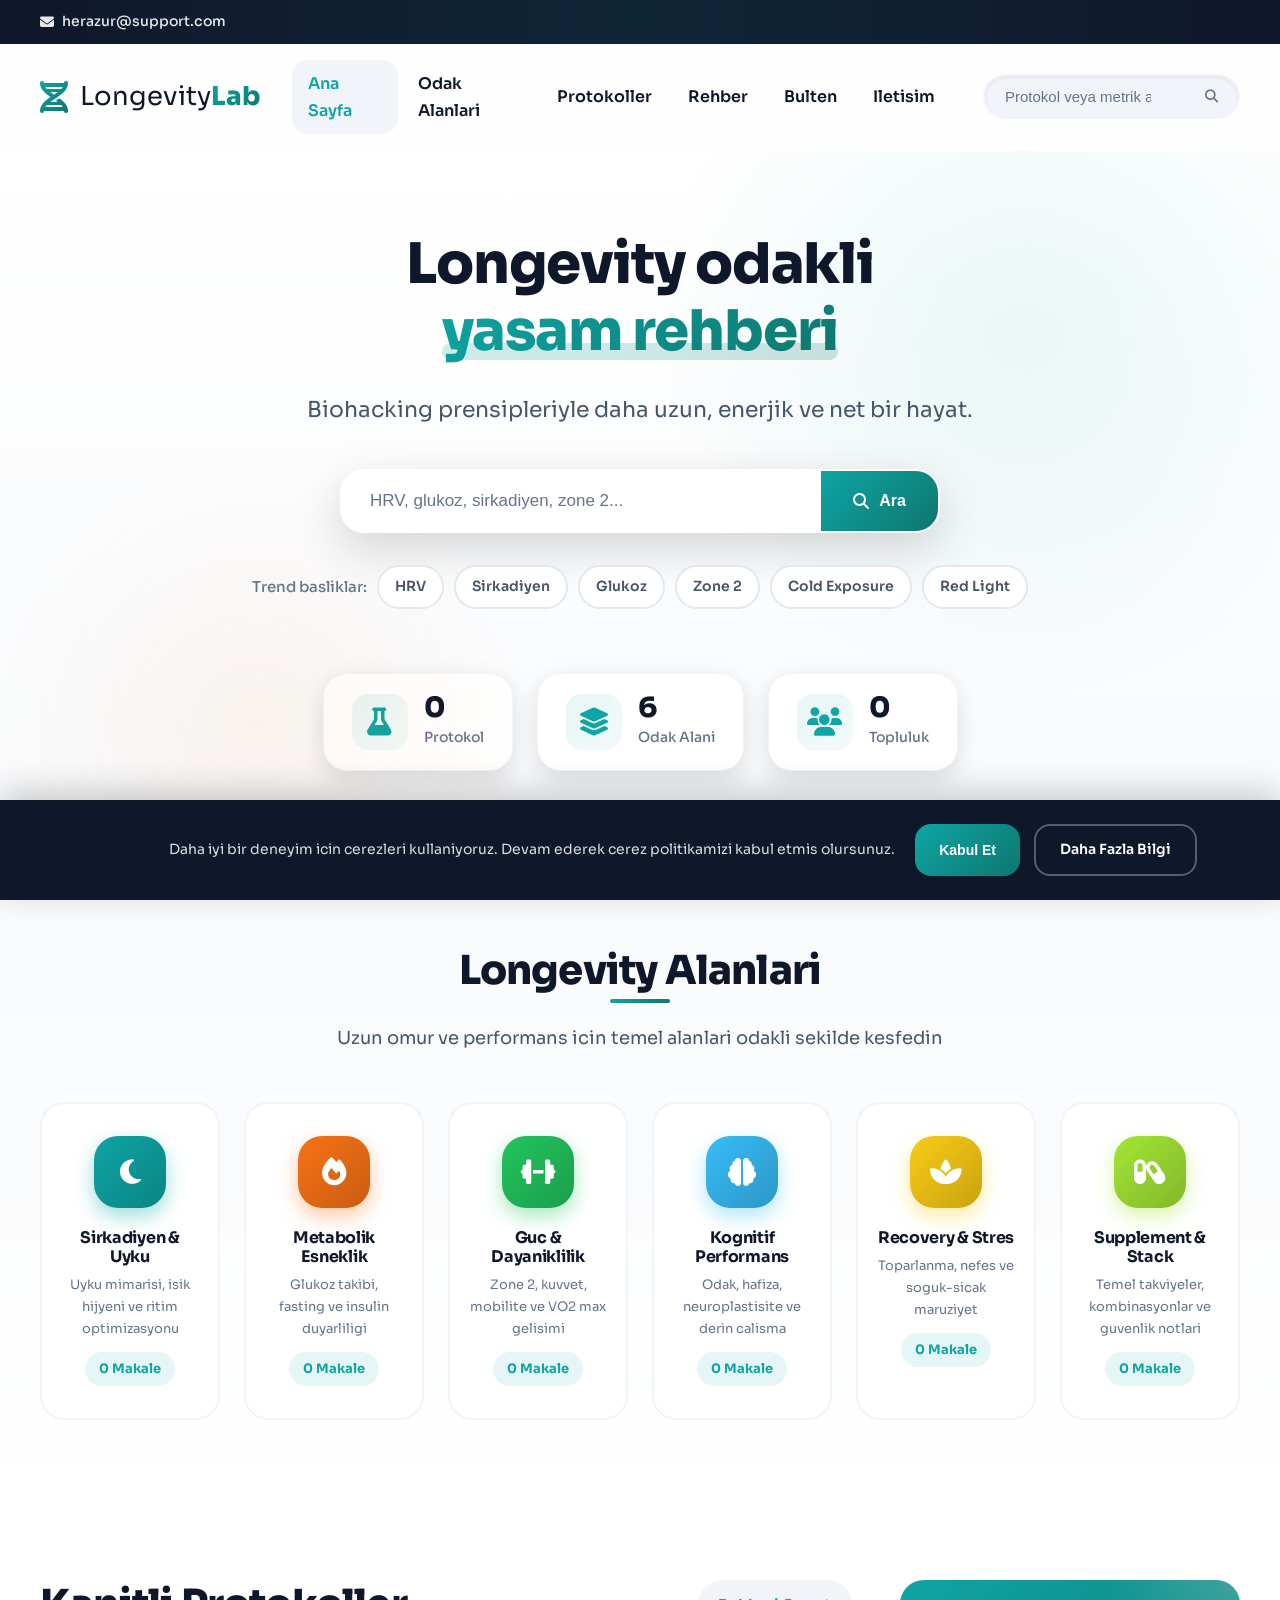
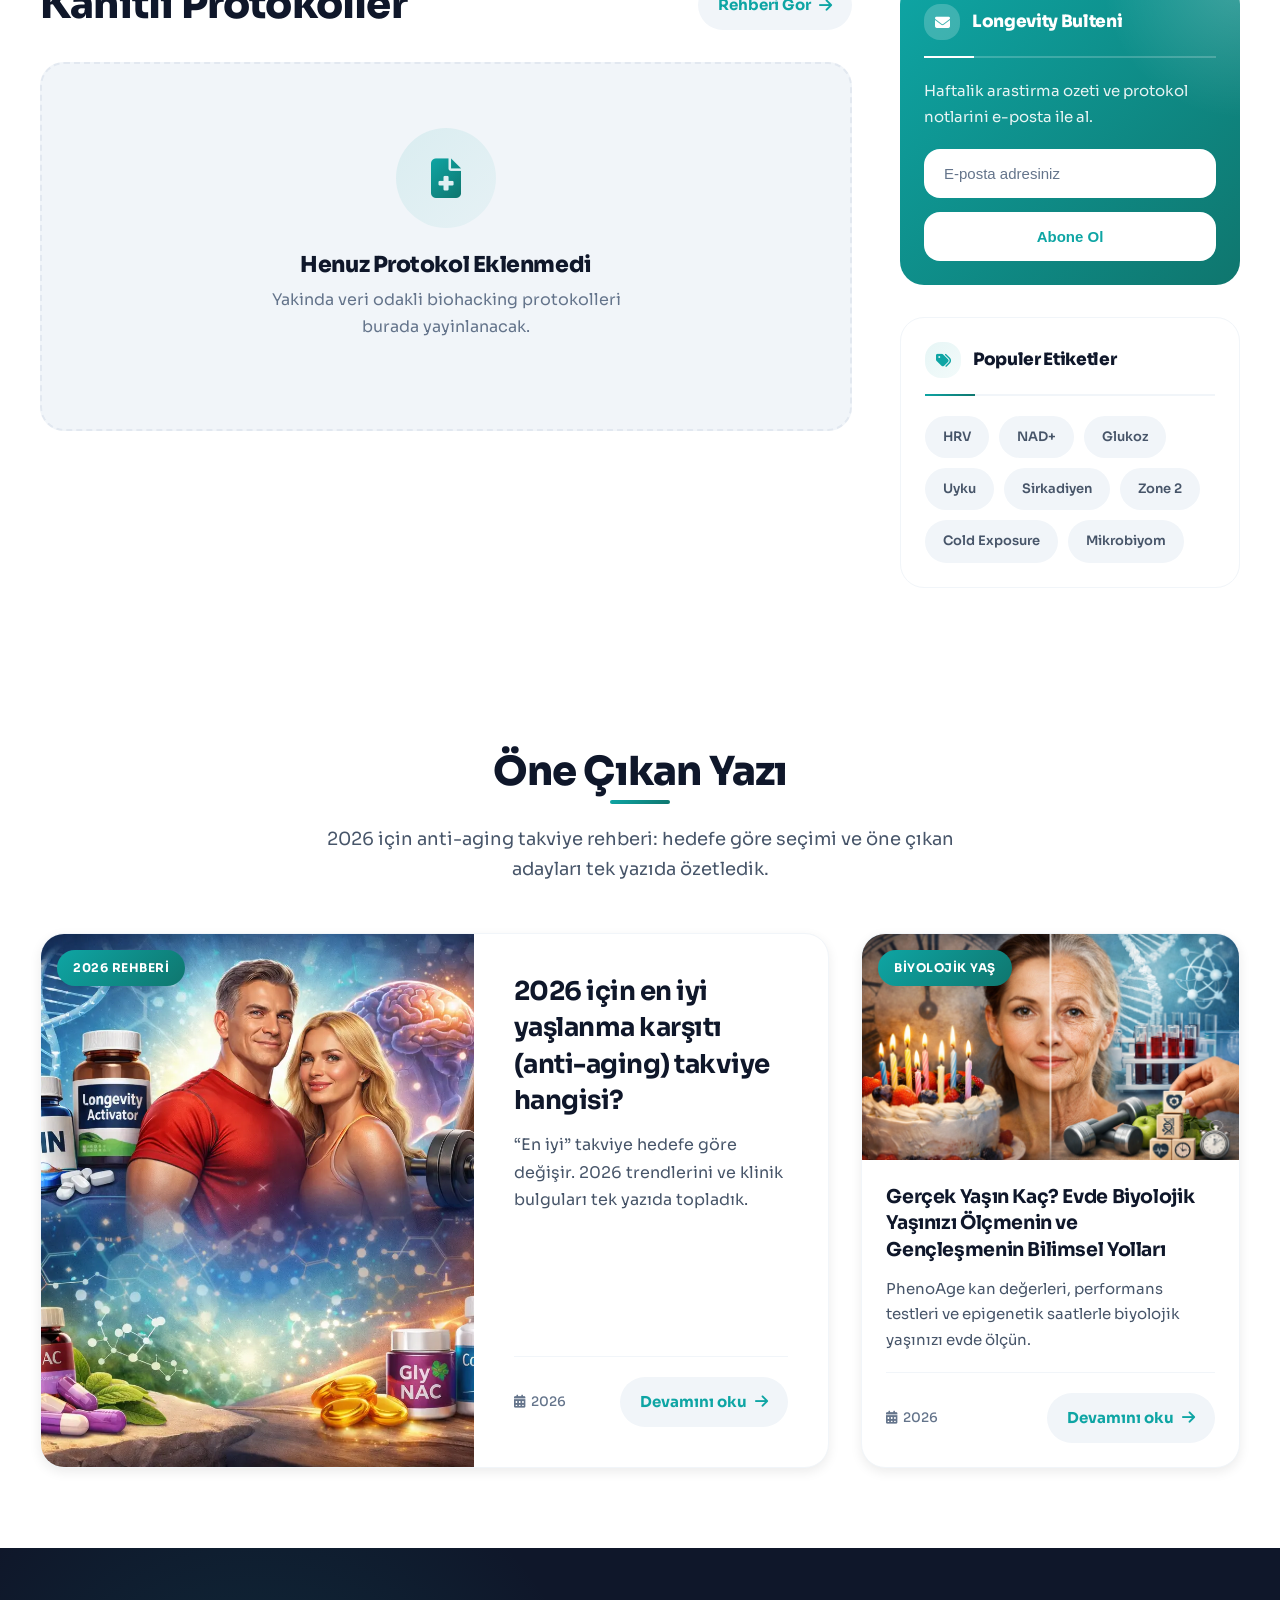
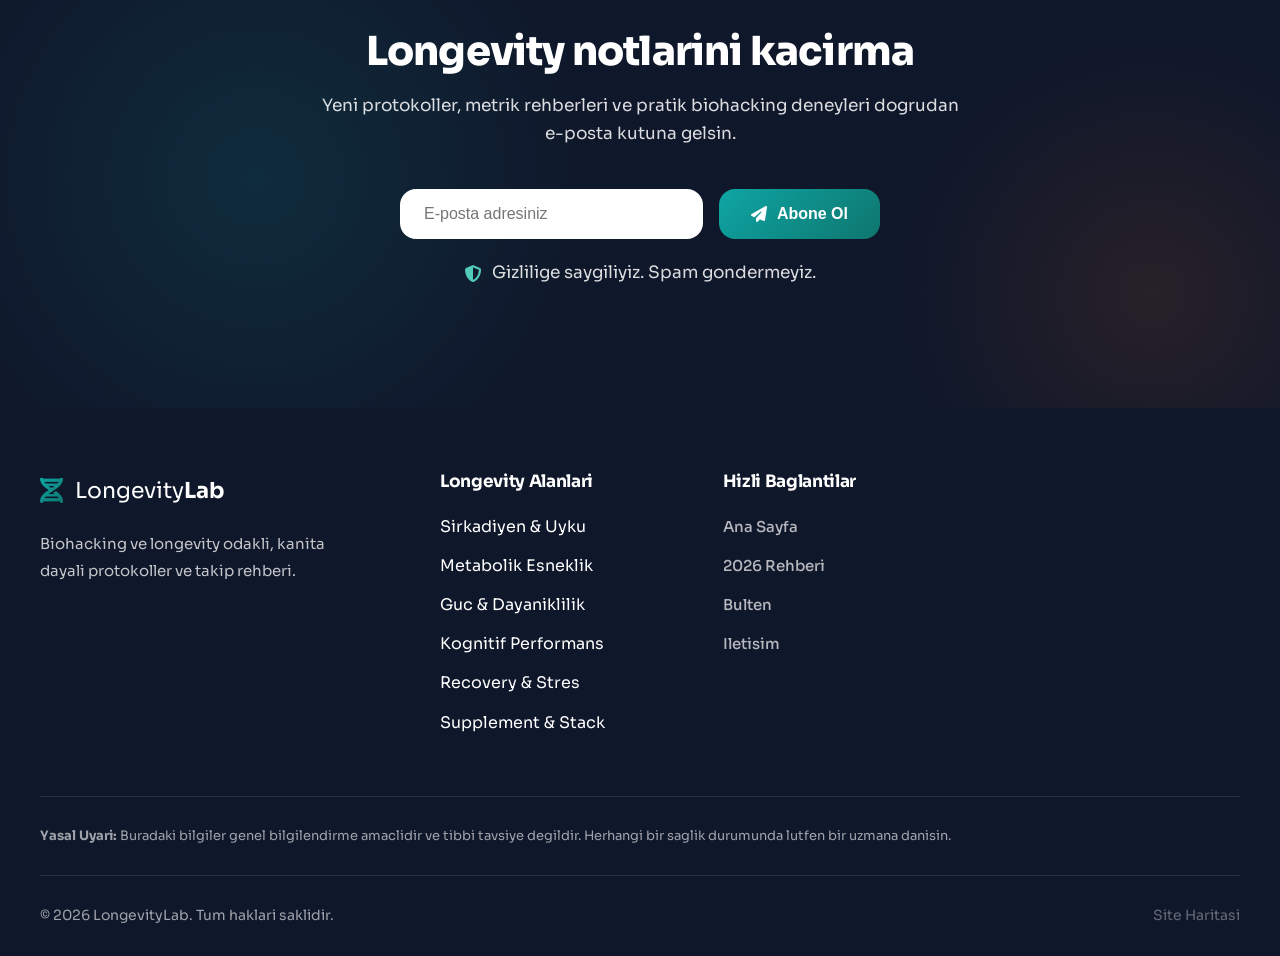
==== commit 8de2547c: "Initial commit" ====
--- a/index.html
+++ b/index.html
@@ -413,7 +413,7 @@
                     </article>
                     <article class="article-card">
                         <div class="article-card-image">
-                            <img src="/images/anti-aging-takviye-2026.webp?v=1" alt="Biyolojik ya&#351; rehberi" loading="lazy">
+                            <img src="/images/biyolojik-yas-olcumu-evde.webp?v=1" alt="Biyolojik ya&#351; rehberi" loading="lazy">
                             <span class="article-card-category">Biyolojik Ya&#351;</span>
                         </div>
                         <div class="article-card-content">
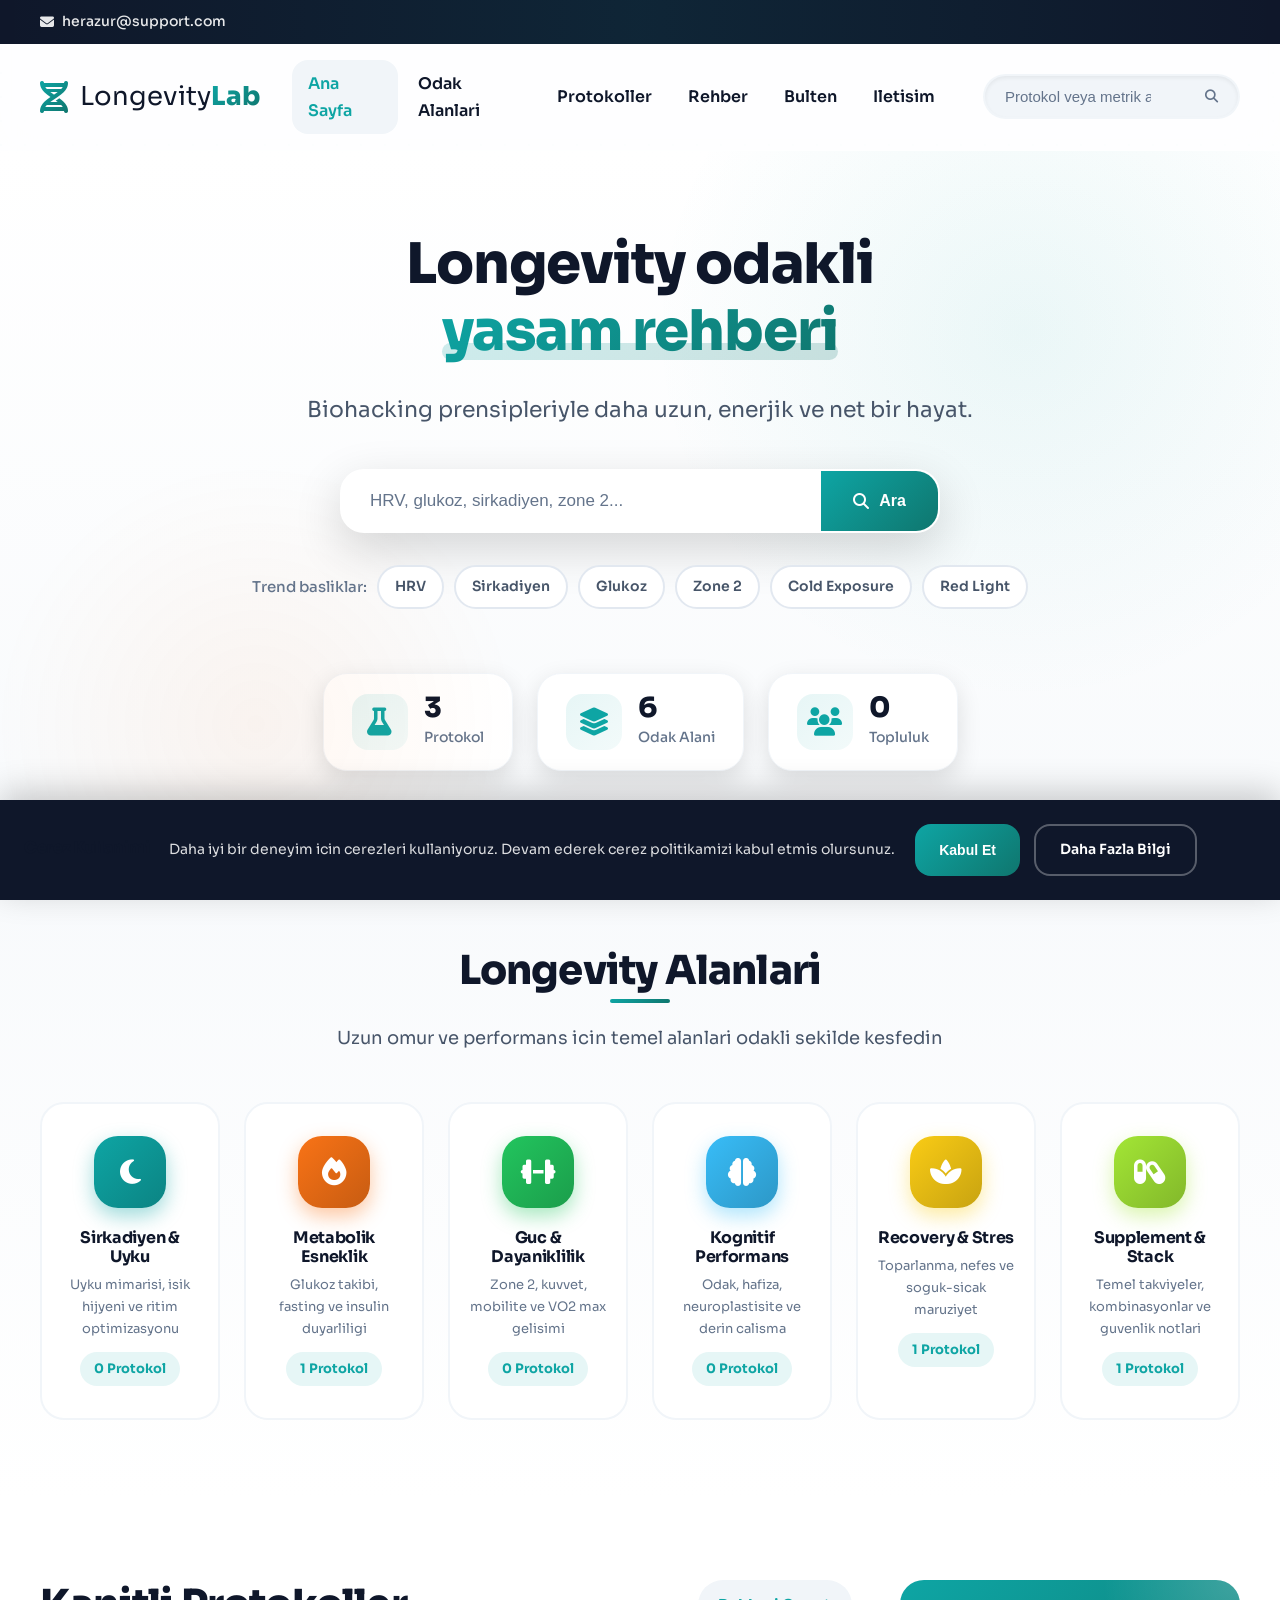
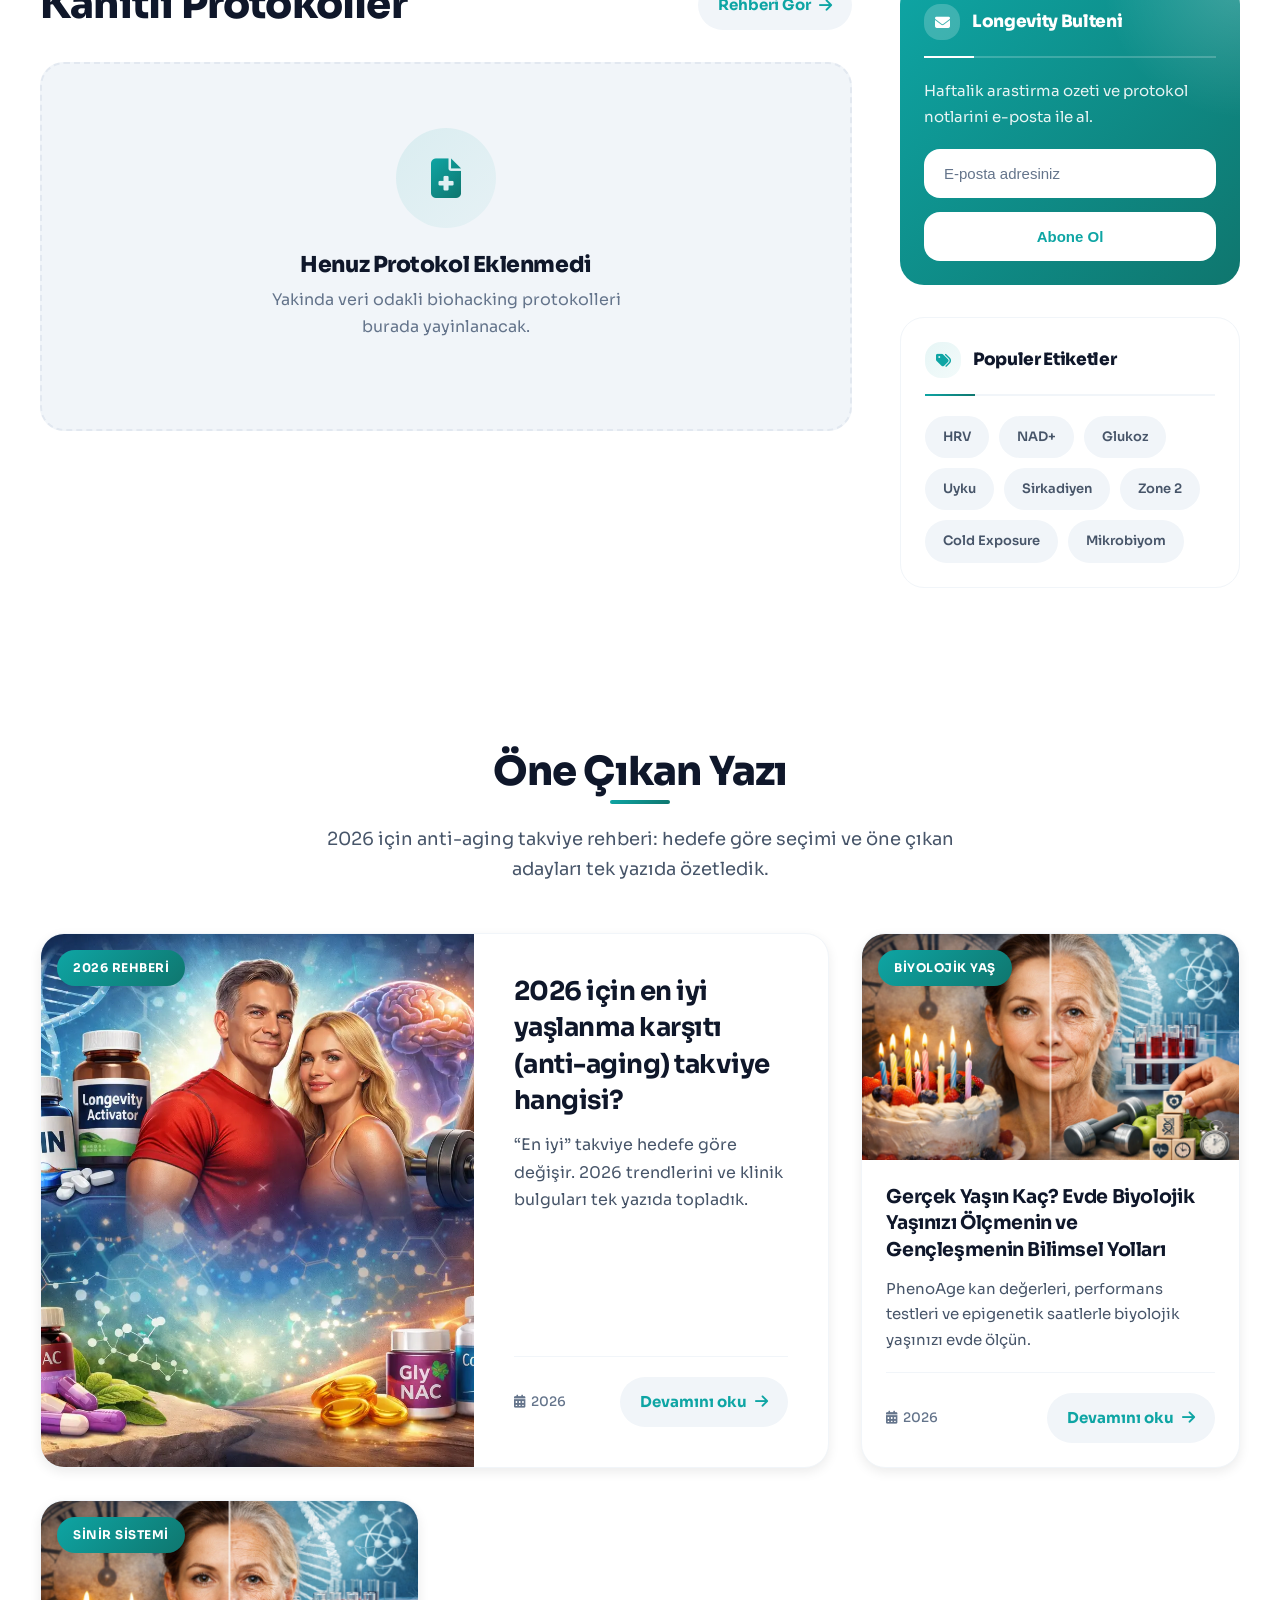
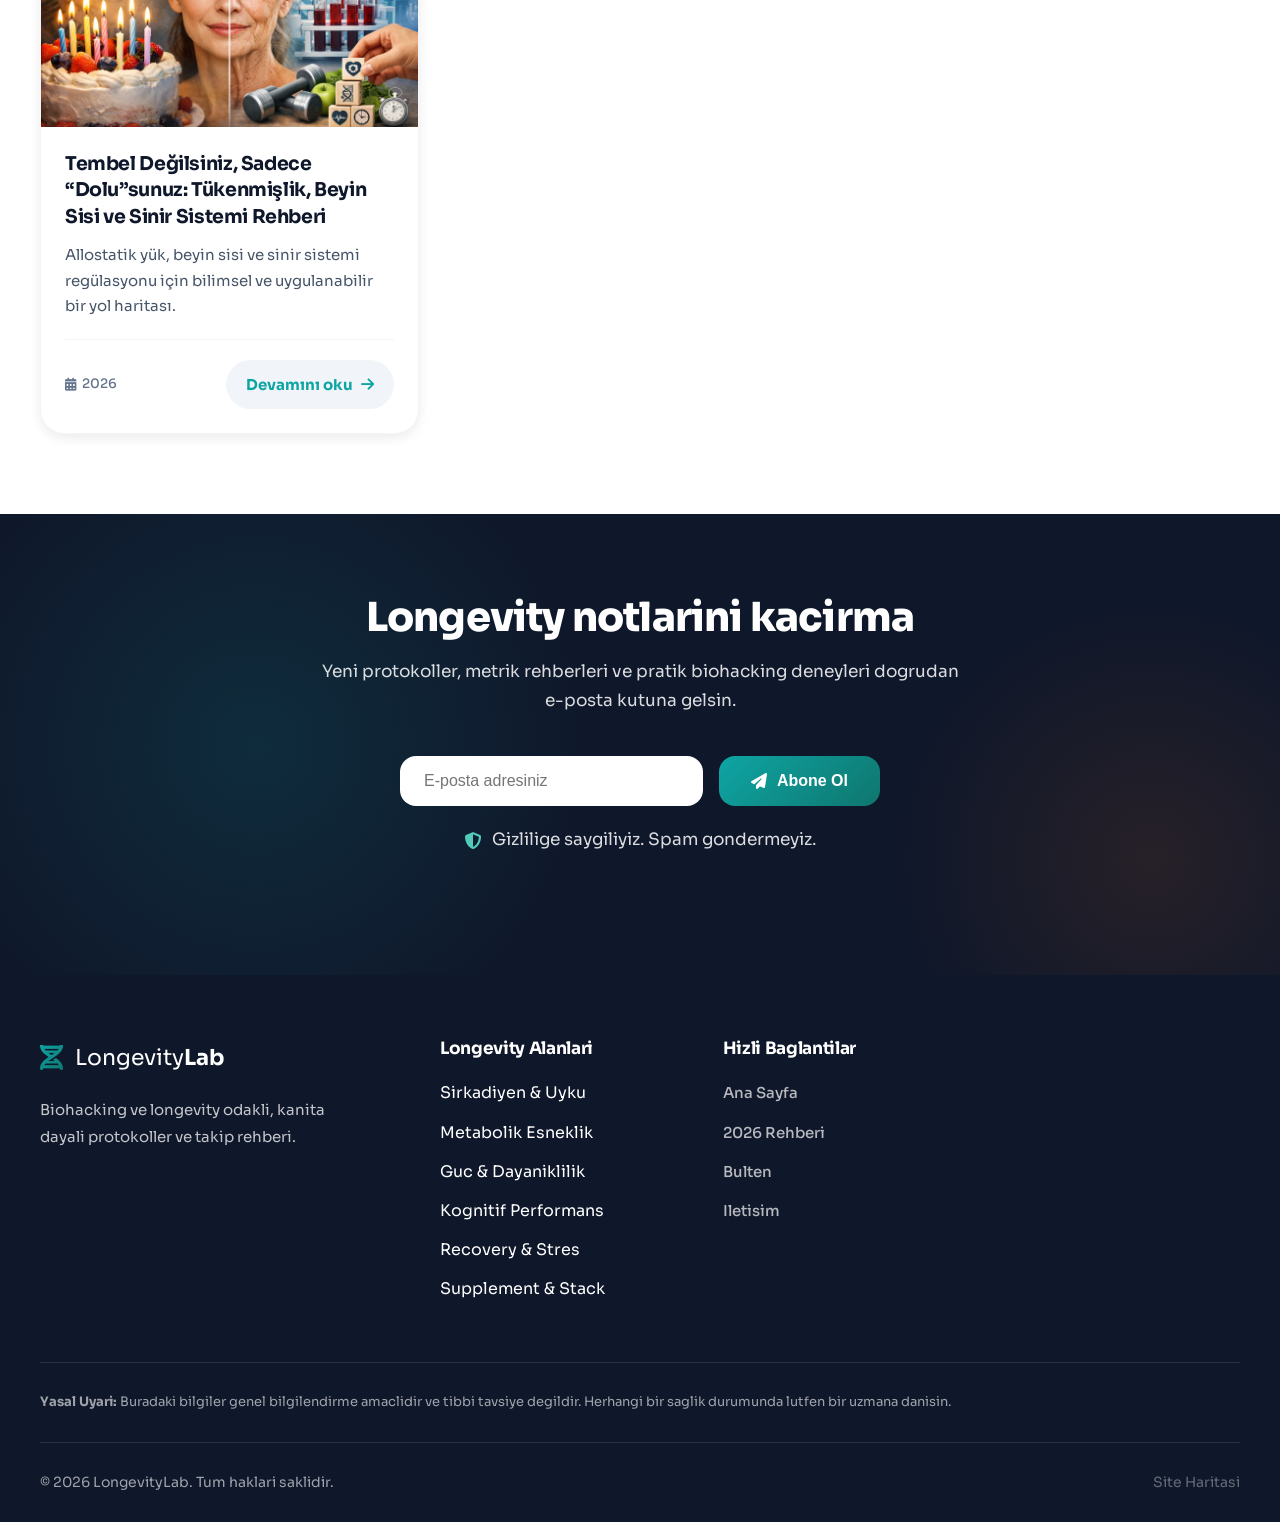
==== commit 5950ca65: "tukenmislik" ====
--- a/index.html
+++ b/index.html
@@ -222,7 +222,7 @@
                     <div class="stat-item">
                         <i class="fas fa-flask" aria-hidden="true"></i>
                         <div class="stat-content">
-                            <span class="stat-number" id="article-count">0</span>
+                            <span class="stat-number">3</span>
                             <span class="stat-label">Protokol</span>
                         </div>
                     </div>
@@ -259,7 +259,7 @@
                         </div>
                         <h3>Sirkadiyen &amp; Uyku</h3>
                         <p>Uyku mimarisi, isik hijyeni ve ritim optimizasyonu</p>
-                        <span class="category-count" data-category="sirkadiyen-uyku">0 Protokol</span>
+                        <span class="category-count">0 Protokol</span>
                     </div>
 
                     <div class="category-card">
@@ -268,7 +268,7 @@
                         </div>
                         <h3>Metabolik Esneklik</h3>
                         <p>Glukoz takibi, fasting ve insulin duyarliligi</p>
-                        <span class="category-count" data-category="metabolik-esneklik">0 Protokol</span>
+                        <span class="category-count">1 Protokol</span>
                     </div>
 
                     <div class="category-card">
@@ -277,7 +277,7 @@
                         </div>
                         <h3>Guc &amp; Dayaniklilik</h3>
                         <p>Zone 2, kuvvet, mobilite ve VO2 max gelisimi</p>
-                        <span class="category-count" data-category="guc-dayaniklilik">0 Protokol</span>
+                        <span class="category-count">0 Protokol</span>
                     </div>
 
                     <div class="category-card">
@@ -286,7 +286,7 @@
                         </div>
                         <h3>Kognitif Performans</h3>
                         <p>Odak, hafiza, neuroplastisite ve derin calisma</p>
-                        <span class="category-count" data-category="kognitif-performans">0 Protokol</span>
+                        <span class="category-count">0 Protokol</span>
                     </div>
 
                     <div class="category-card">
@@ -295,7 +295,7 @@
                         </div>
                         <h3>Recovery &amp; Stres</h3>
                         <p>Toparlanma, nefes ve soguk-sicak maruziyet</p>
-                        <span class="category-count" data-category="recovery-stres">0 Protokol</span>
+                        <span class="category-count">1 Protokol</span>
                     </div>
 
                     <div class="category-card">
@@ -304,7 +304,7 @@
                         </div>
                         <h3>Supplement &amp; Stack</h3>
                         <p>Temel takviyeler, kombinasyonlar ve guvenlik notlari</p>
-                        <span class="category-count" data-category="supplement-stack">0 Protokol</span>
+                        <span class="category-count">1 Protokol</span>
                     </div>
                 </div>
             </div>
@@ -427,6 +427,22 @@
                             </div>
                         </div>
                     </article>
+                    <article class="article-card">
+                        <div class="article-card-image">
+                            <img src="/images/biyolojik-yas-olcumu-evde.webp?v=1" alt="T&#252;kenmi&#351;lik ve beyin sisi rehberi" loading="lazy">
+                            <span class="article-card-category">Sinir Sistemi</span>
+                        </div>
+                        <div class="article-card-content">
+                            <h3 class="article-card-title">
+                                <a href="/tukenmislik-beyin-sisi-sinir-sistemi">Tembel De&#287;ilsiniz, Sadece &ldquo;Dolu&rdquo;sunuz: T&#252;kenmi&#351;lik, Beyin Sisi ve Sinir Sistemi Rehberi</a>
+                            </h3>
+                            <p class="article-card-excerpt">Allostatik y&#252;k, beyin sisi ve sinir sistemi reg&#252;lasyonu i&#231;in bilimsel ve uygulanabilir bir yol haritas&#305;.</p>
+                            <div class="article-card-meta">
+                                <span class="article-card-date"><i class="fas fa-calendar-alt" aria-hidden="true"></i> 2026</span>
+                                <a href="/tukenmislik-beyin-sisi-sinir-sistemi" class="view-all-link">Devam&#305;n&#305; oku <i class="fas fa-arrow-right" aria-hidden="true"></i></a>
+                            </div>
+                        </div>
+                    </article>
                 </div>
             </div>
         </section>
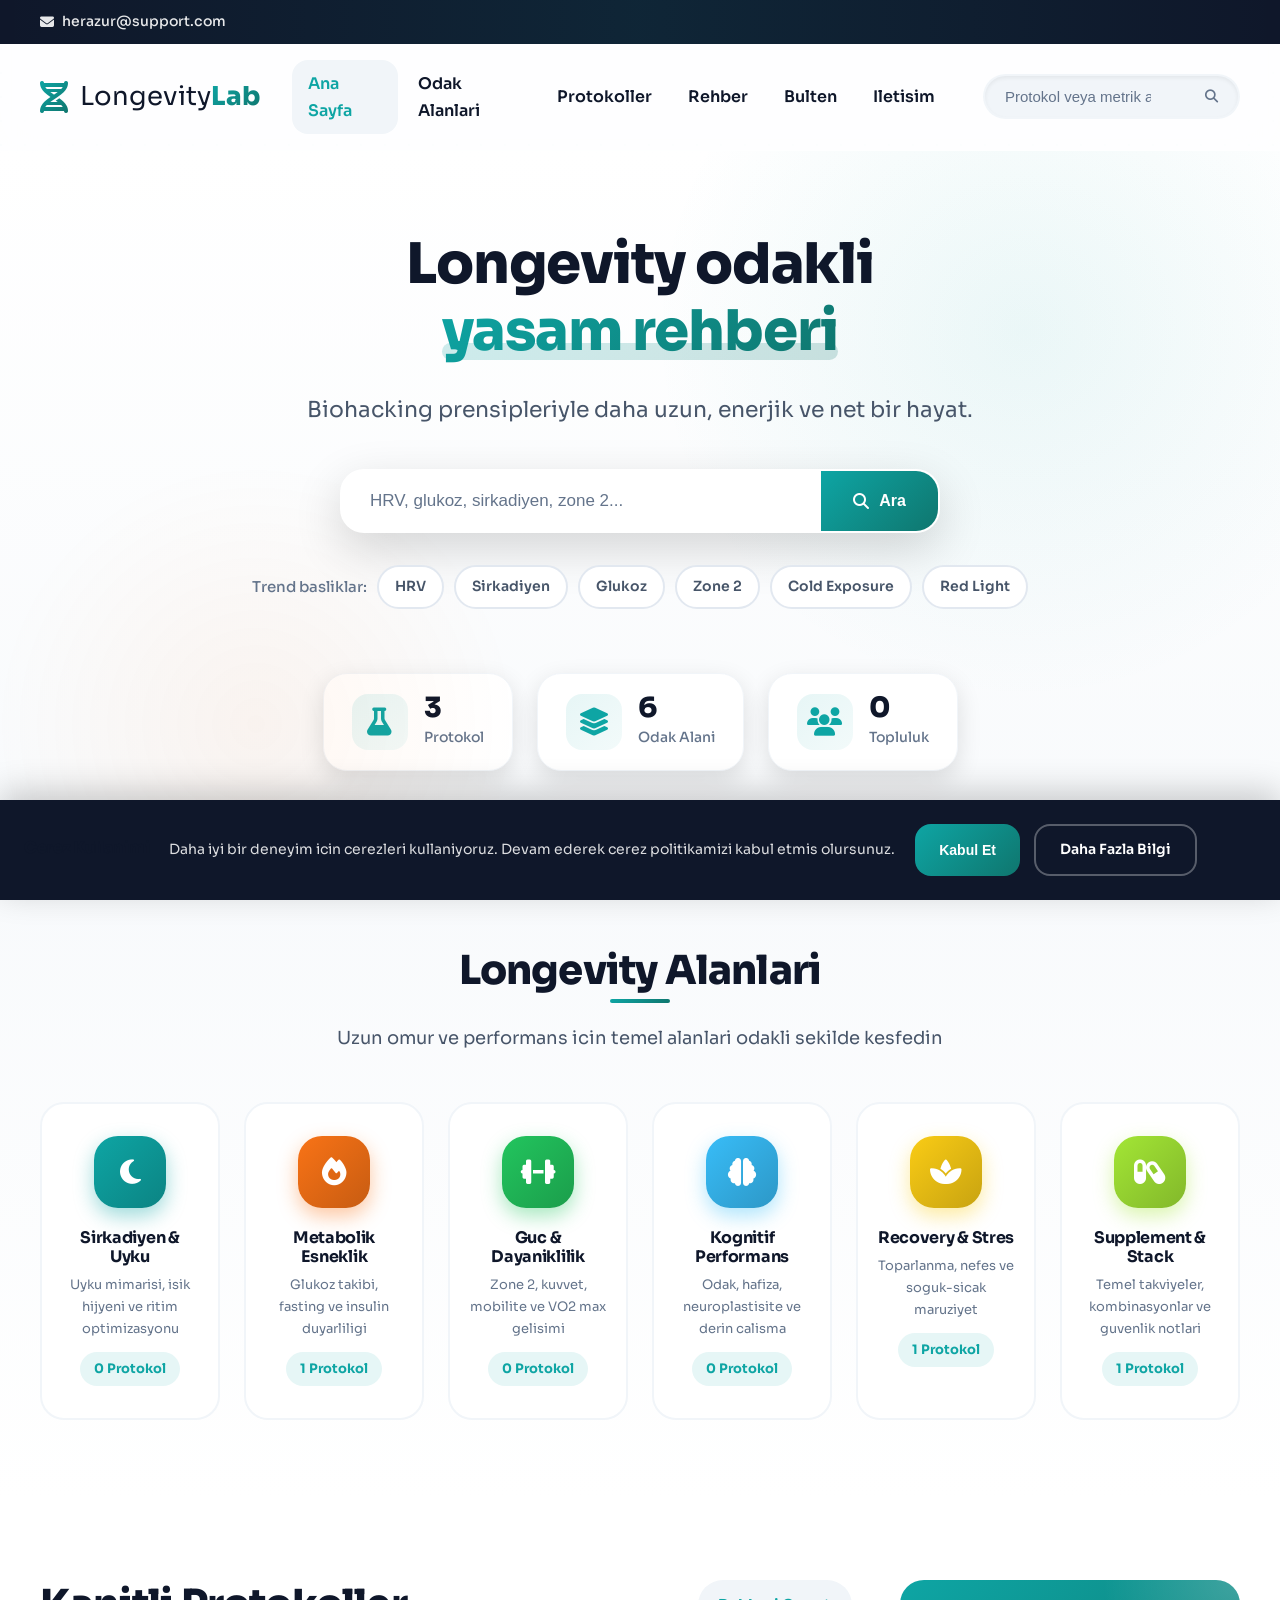
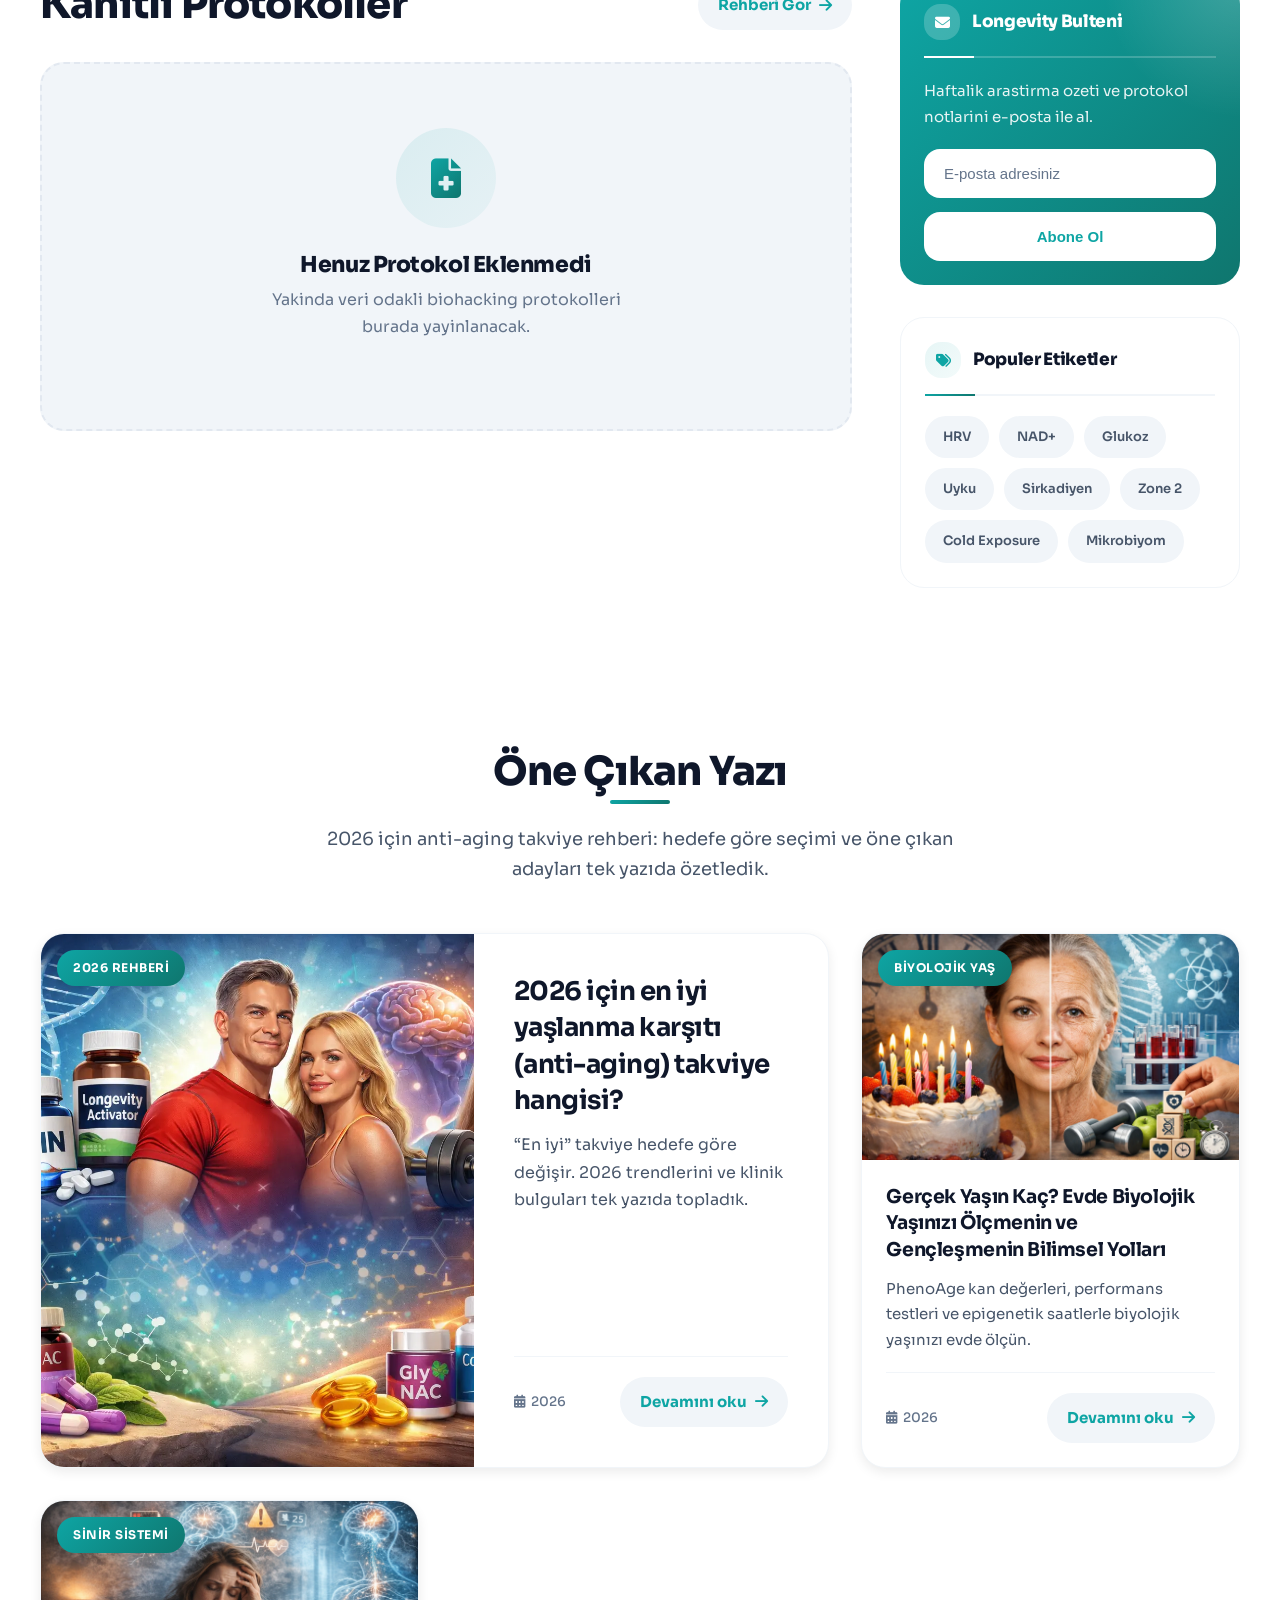
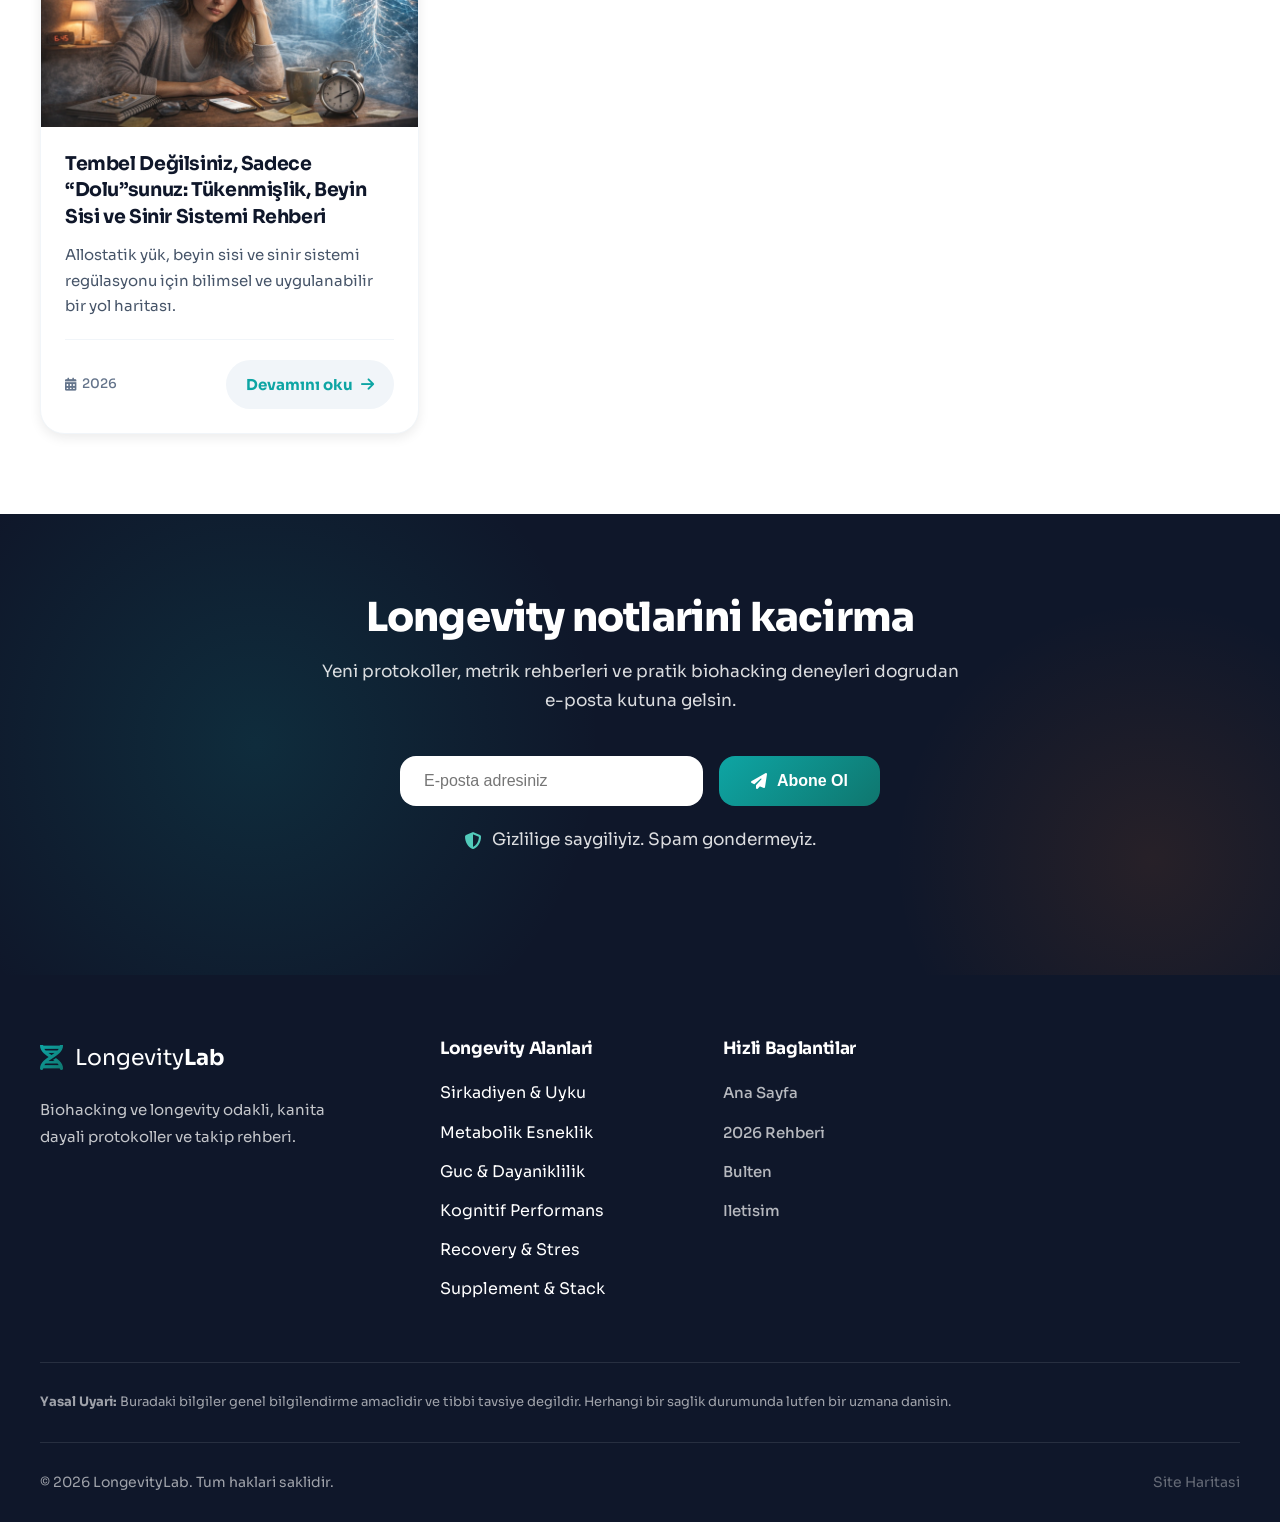
==== commit b666842e: "tukenmislik" ====
--- a/index.html
+++ b/index.html
@@ -429,7 +429,7 @@
                     </article>
                     <article class="article-card">
                         <div class="article-card-image">
-                            <img src="/images/biyolojik-yas-olcumu-evde.webp?v=1" alt="T&#252;kenmi&#351;lik ve beyin sisi rehberi" loading="lazy">
+                            <img src="/images/tukenmislik-beyin-sisi-sinir-sistemi.webp?v=1" alt="T&#252;kenmi&#351;lik ve beyin sisi rehberi" loading="lazy">
                             <span class="article-card-category">Sinir Sistemi</span>
                         </div>
                         <div class="article-card-content">
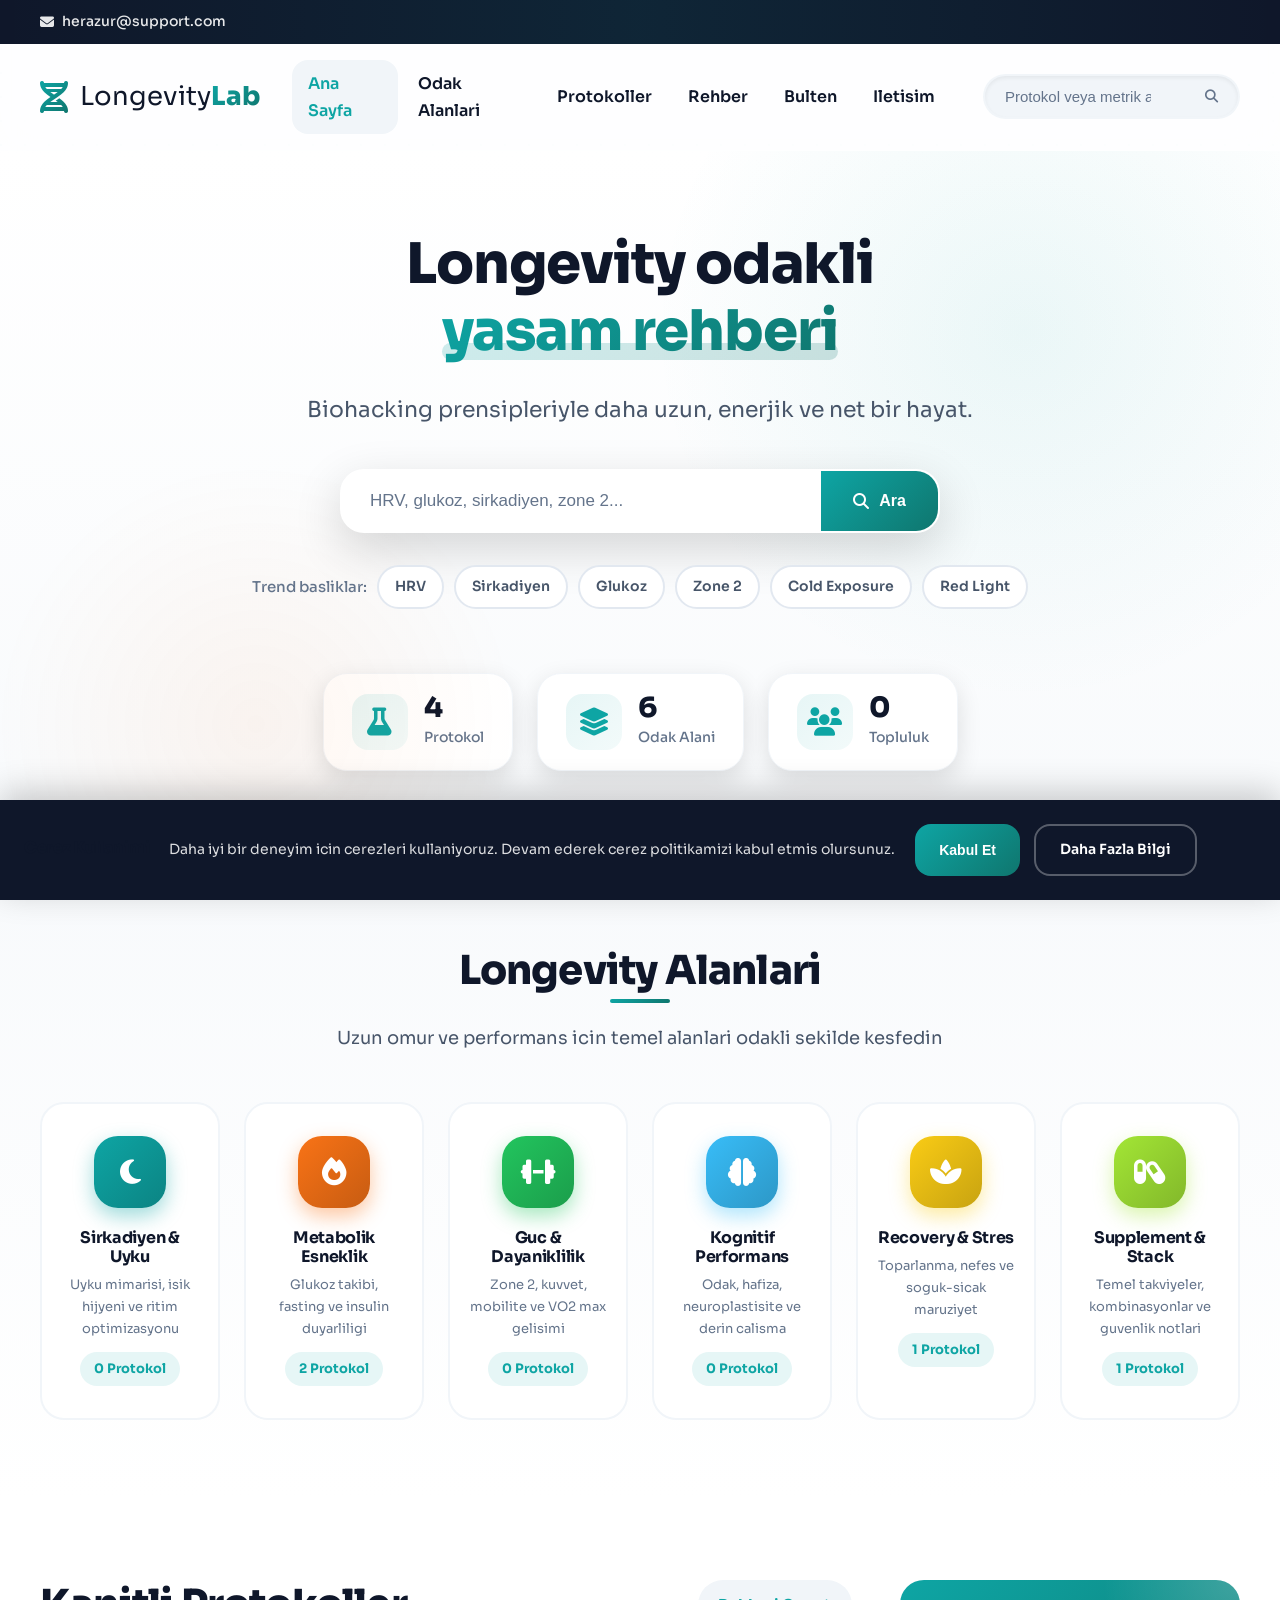
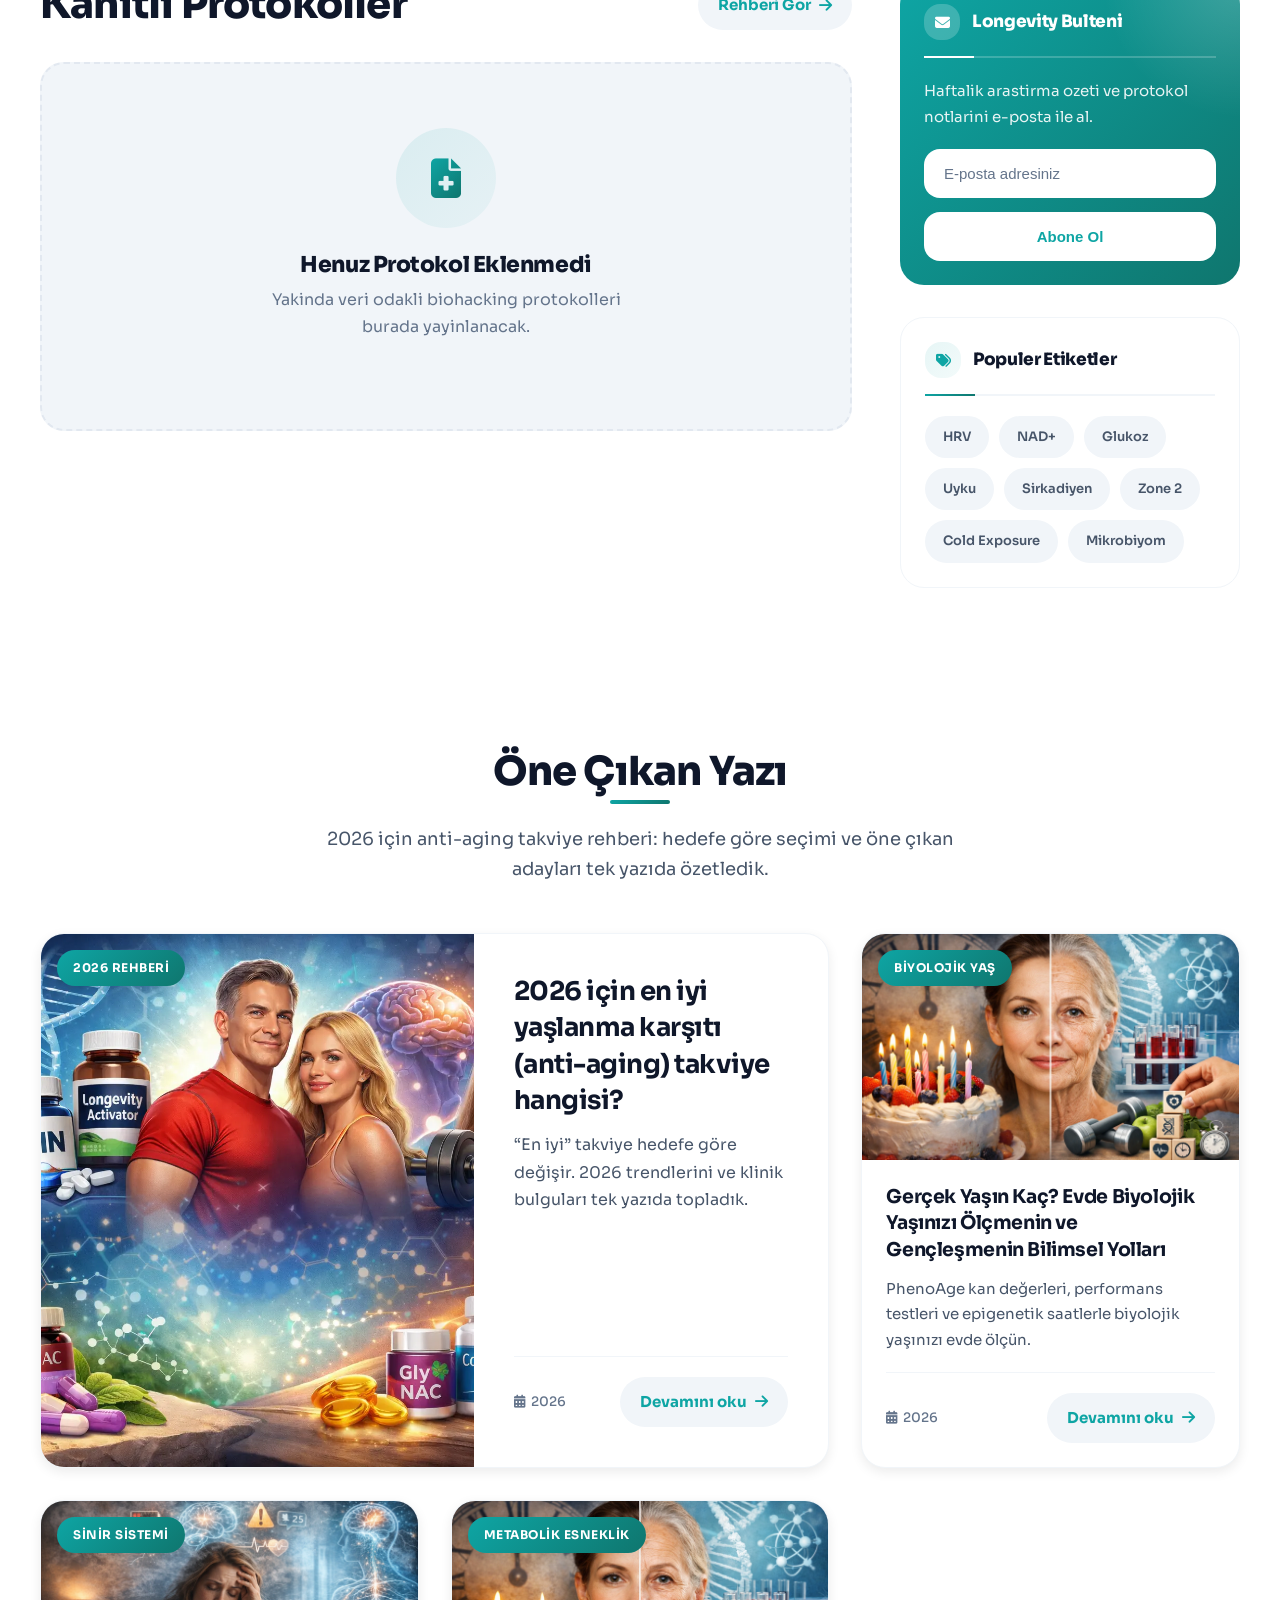
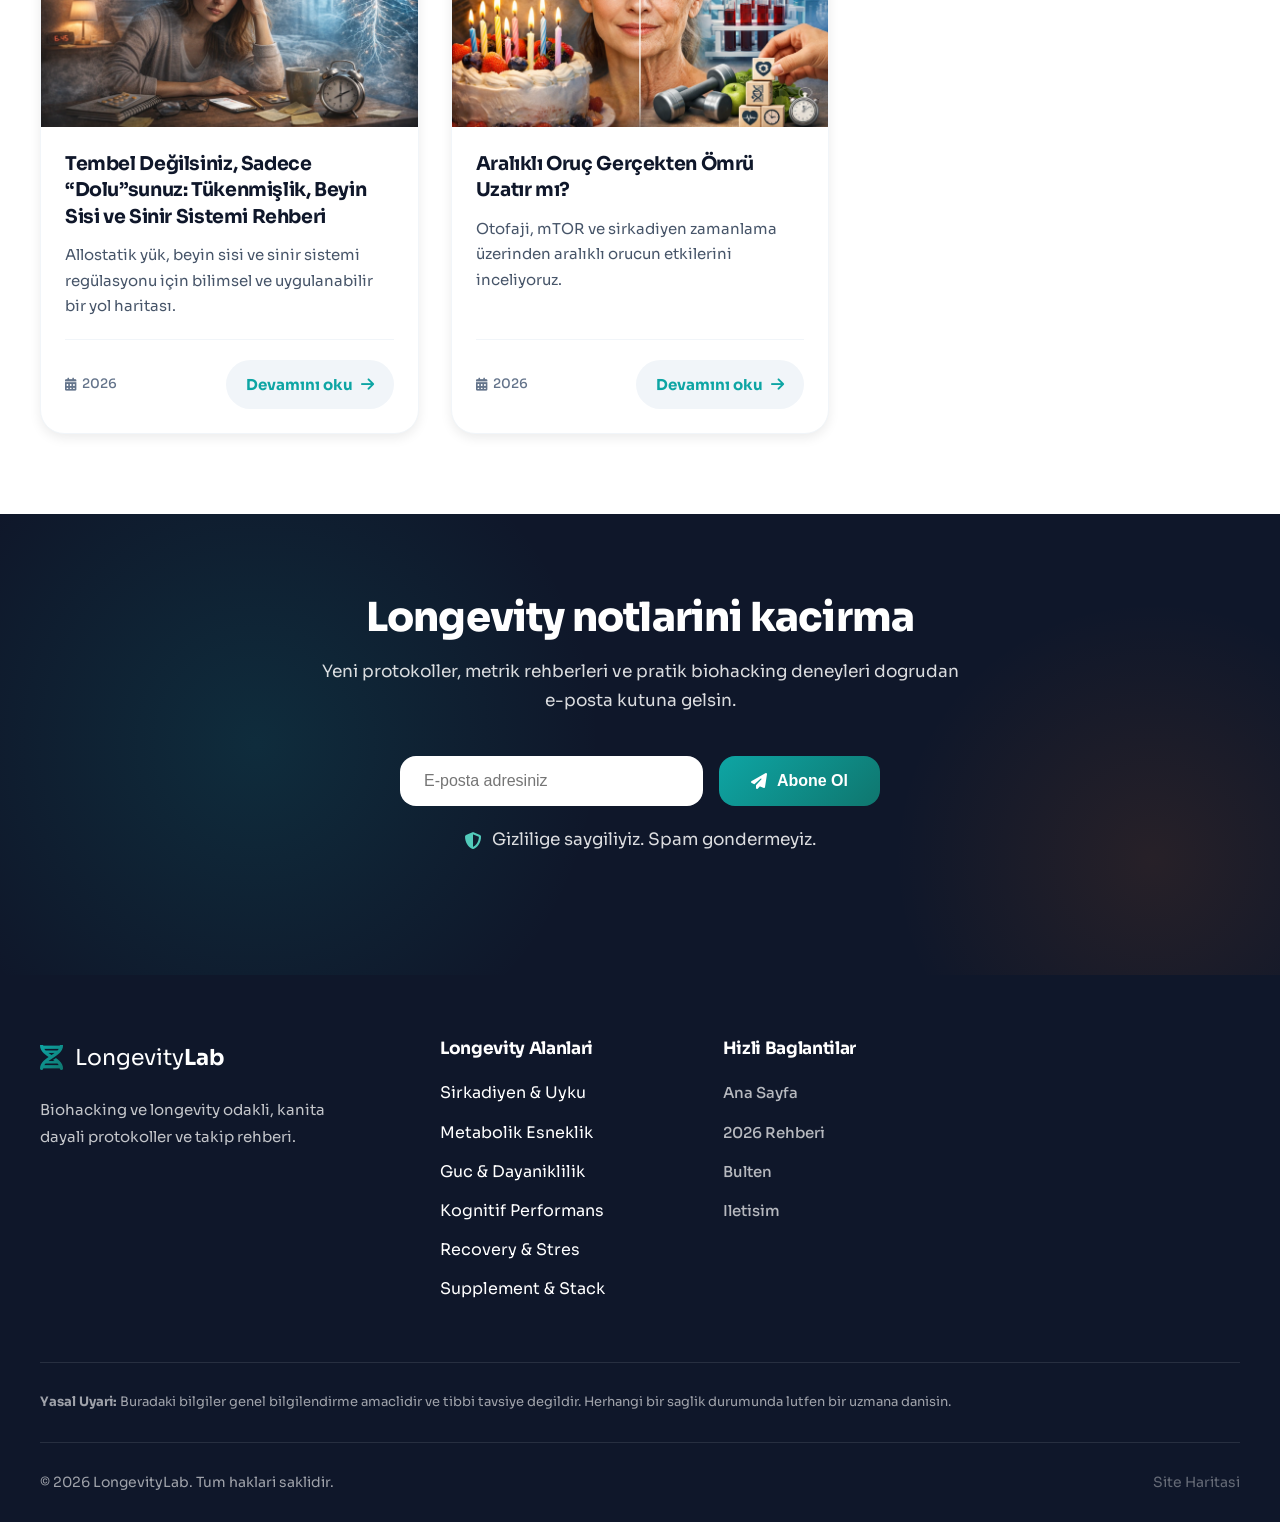
==== commit e5914538: "tukenmislik" ====
--- a/index.html
+++ b/index.html
@@ -222,7 +222,7 @@
                     <div class="stat-item">
                         <i class="fas fa-flask" aria-hidden="true"></i>
                         <div class="stat-content">
-                            <span class="stat-number">3</span>
+                            <span class="stat-number">4</span>
                             <span class="stat-label">Protokol</span>
                         </div>
                     </div>
@@ -268,7 +268,7 @@
                         </div>
                         <h3>Metabolik Esneklik</h3>
                         <p>Glukoz takibi, fasting ve insulin duyarliligi</p>
-                        <span class="category-count">1 Protokol</span>
+                        <span class="category-count">2 Protokol</span>
                     </div>
 
                     <div class="category-card">
@@ -440,6 +440,22 @@
                             <div class="article-card-meta">
                                 <span class="article-card-date"><i class="fas fa-calendar-alt" aria-hidden="true"></i> 2026</span>
                                 <a href="/tukenmislik-beyin-sisi-sinir-sistemi" class="view-all-link">Devam&#305;n&#305; oku <i class="fas fa-arrow-right" aria-hidden="true"></i></a>
+                            </div>
+                        </div>
+                    </article>
+                    <article class="article-card">
+                        <div class="article-card-image">
+                            <img src="/images/biyolojik-yas-olcumu-evde.webp?v=1" alt="Aral&#305;kl&#305; oru&#231; rehberi" loading="lazy">
+                            <span class="article-card-category">Metabolik Esneklik</span>
+                        </div>
+                        <div class="article-card-content">
+                            <h3 class="article-card-title">
+                                <a href="/aralikli-oruc-omru-uzatir-mi">Aral&#305;kl&#305; Oru&#231; Ger&#231;ekten &#214;mr&#252; Uzat&#305;r m&#305;?</a>
+                            </h3>
+                            <p class="article-card-excerpt">Otofaji, mTOR ve sirkadiyen zamanlama &#252;zerinden aral&#305;kl&#305; orucun etkilerini inceliyoruz.</p>
+                            <div class="article-card-meta">
+                                <span class="article-card-date"><i class="fas fa-calendar-alt" aria-hidden="true"></i> 2026</span>
+                                <a href="/aralikli-oruc-omru-uzatir-mi" class="view-all-link">Devam&#305;n&#305; oku <i class="fas fa-arrow-right" aria-hidden="true"></i></a>
                             </div>
                         </div>
                     </article>
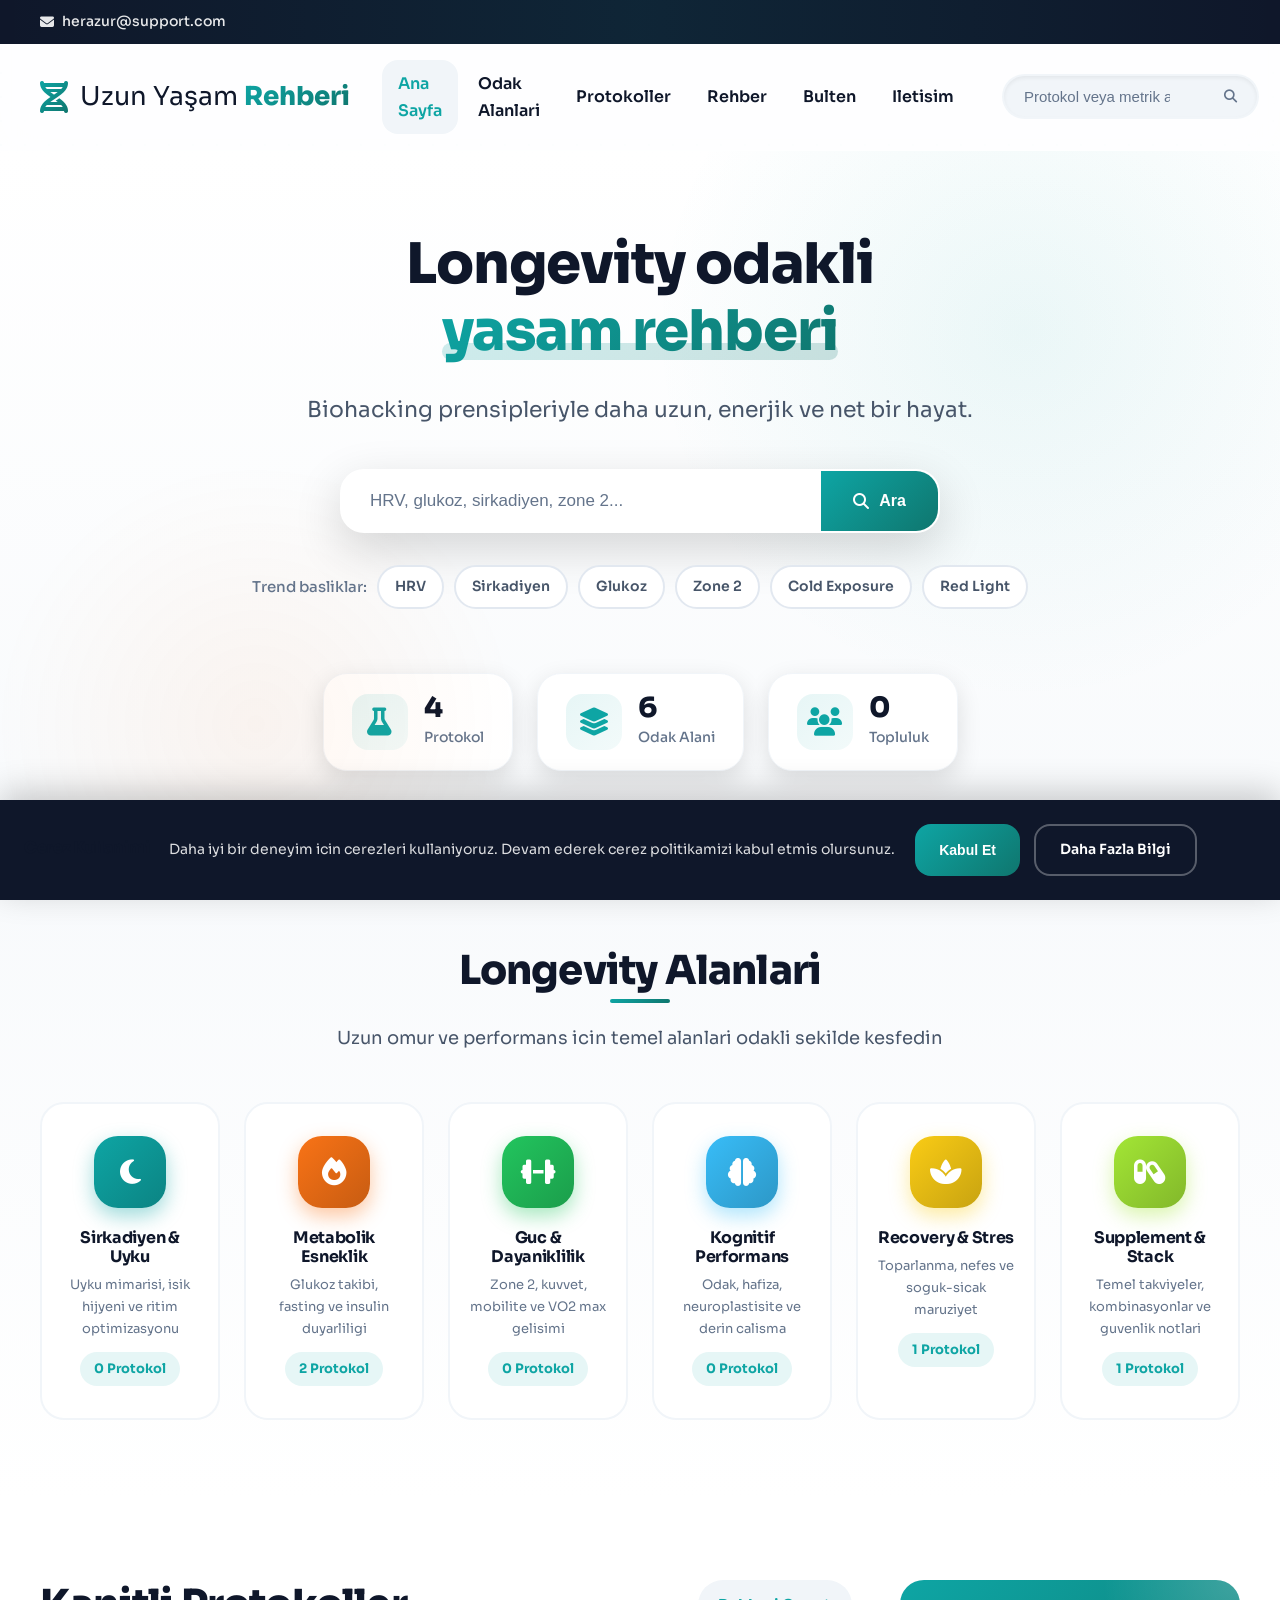
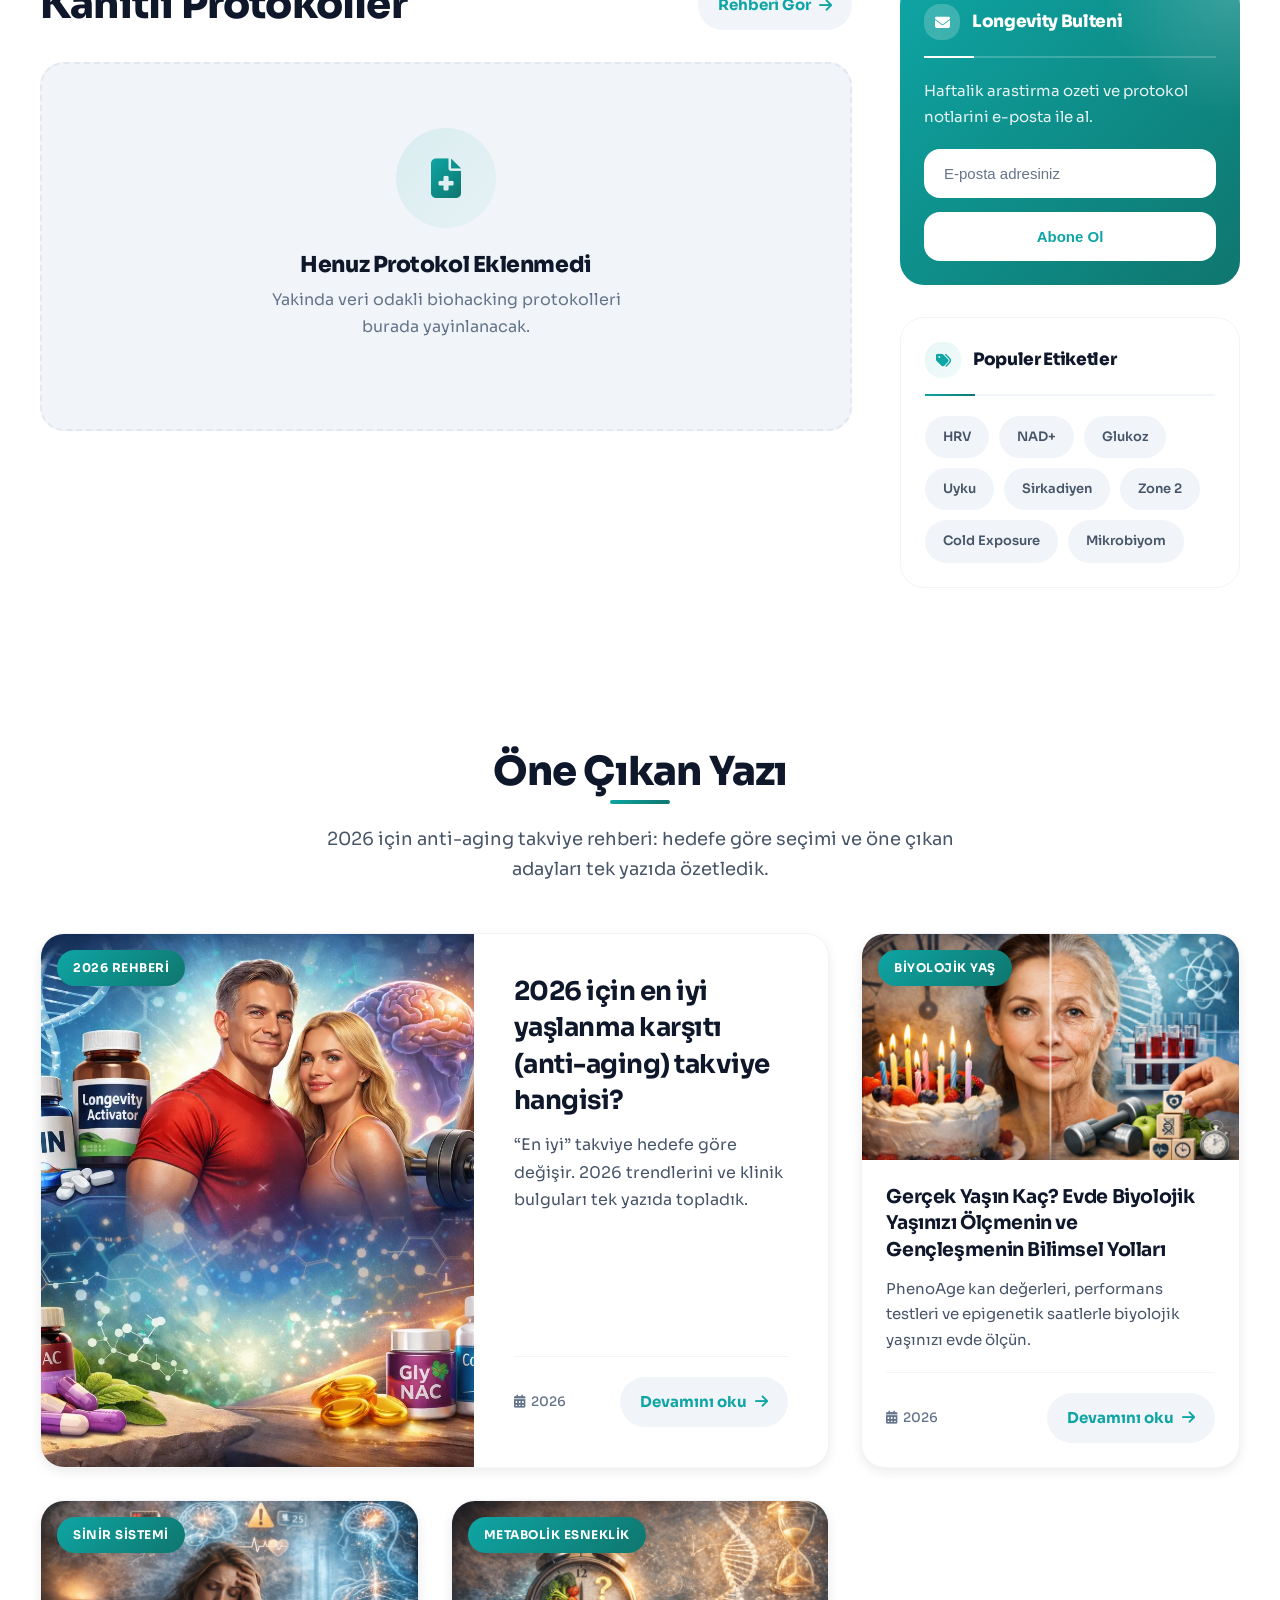
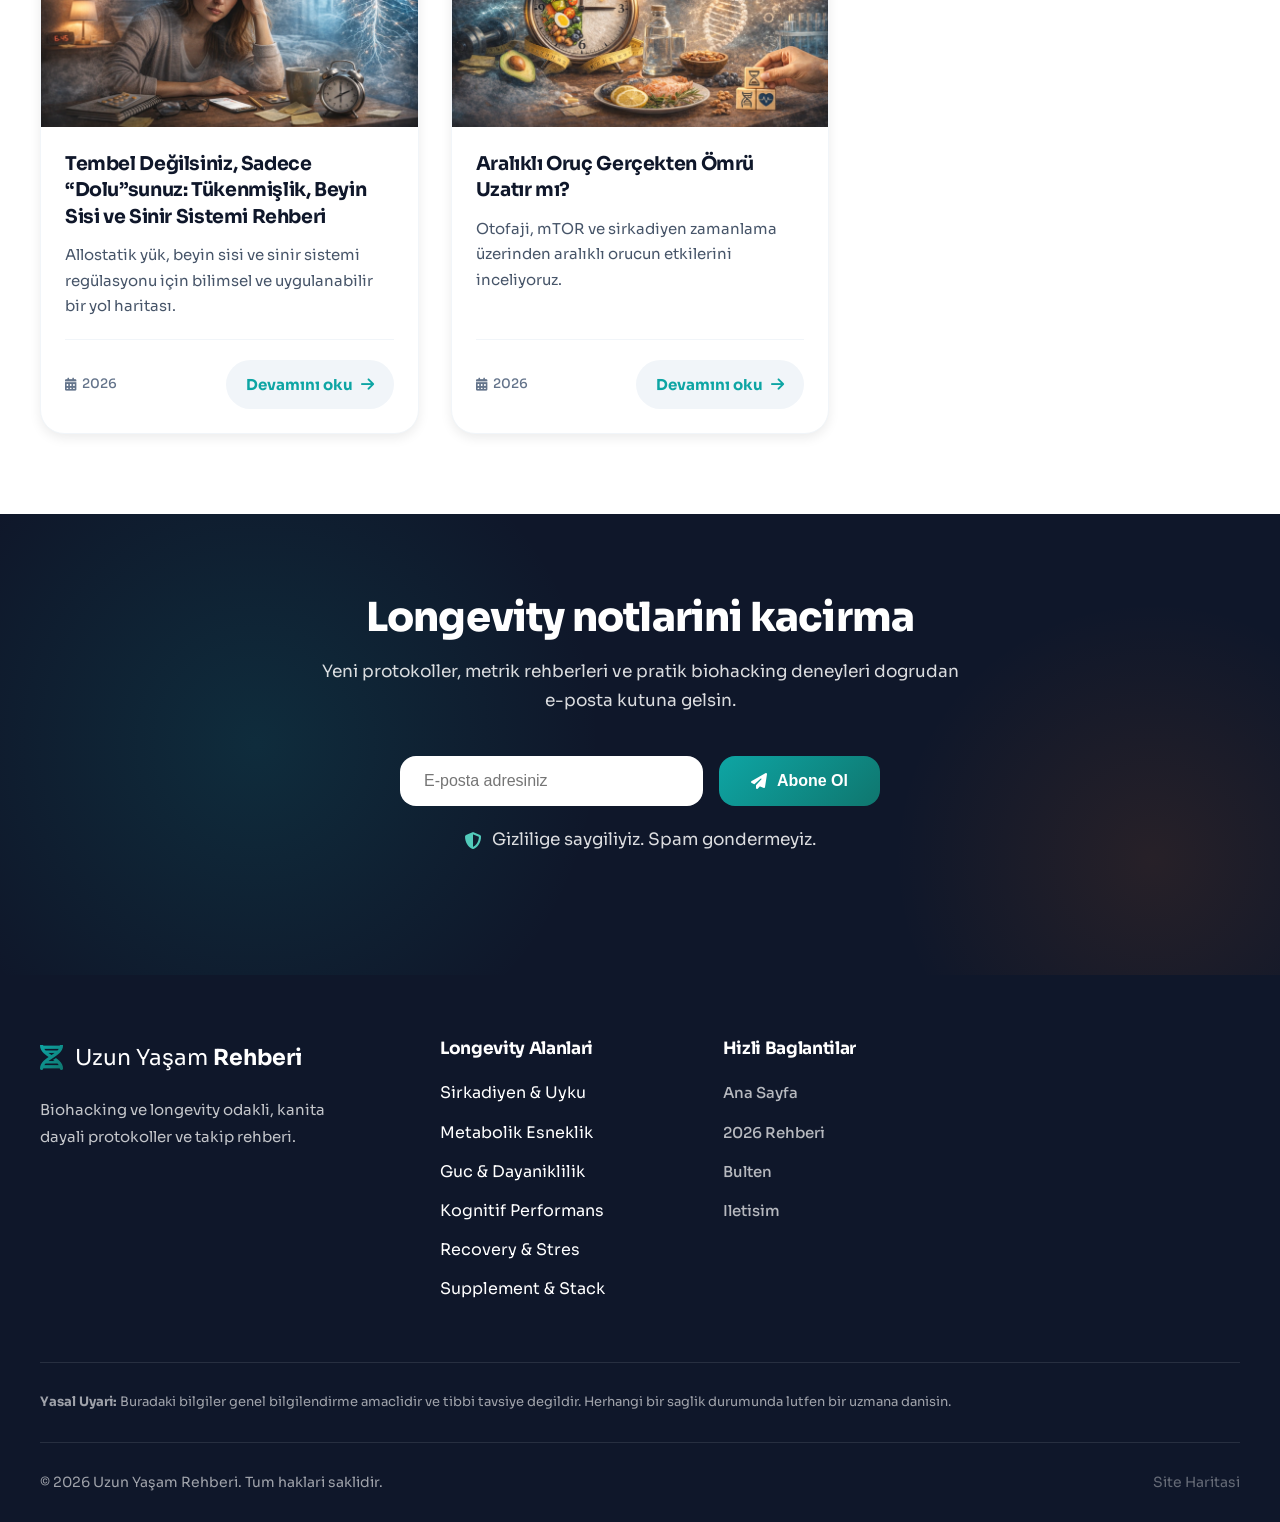
==== commit 27a25b58: "tukenmislik" ====
--- a/index.html
+++ b/index.html
@@ -10,7 +10,7 @@
     <title>Biohacking &amp; Longevity Rehberi | Kanitli Protokoller ve Takip</title>
     <meta name="description" content="Biohacking ve longevity odakli rehber. Kanita dayali protokoller, takip metrikleri, uyku ve metabolik esneklik stratejileri.">
     <meta name="keywords" content="biohacking, longevity, uzun omur, metabolik esneklik, uyku, sirkadiyen, HRV, glukoz, zone 2, fasting, cold exposure, supplement">
-    <meta name="author" content="LongevityLab">
+    <meta name="author" content="Uzun Ya&#351;am Rehberi">
     <meta name="robots" content="index, follow, max-image-preview:large, max-snippet:-1, max-video-preview:-1">
     <meta name="googlebot" content="index, follow">
     <meta name="language" content="Turkish">
@@ -26,7 +26,7 @@
 
     <!-- Open Graph (Facebook, LinkedIn) -->
     <meta property="og:type" content="website">
-    <meta property="og:site_name" content="LongevityLab">
+    <meta property="og:site_name" content="Uzun Ya&#351;am Rehberi">
     <meta property="og:title" content="Biohacking &amp; Longevity Rehberi | Kanitli Protokoller ve Takip">
     <meta property="og:description" content="Biohacking ve longevity odakli rehber. Kanita dayali protokoller, takip metrikleri, uyku ve metabolik esneklik stratejileri.">
     <meta property="og:url" content="https://uzunyasamrehberi.com/">
@@ -66,13 +66,13 @@
         "@context": "https://schema.org",
         "@type": "WebSite",
         "name": "Biohacking Longevity Rehberi",
-        "alternateName": "LongevityLab",
+        "alternateName": "Uzun Ya&#351;am Rehberi",
         "url": "https://uzunyasamrehberi.com/",
         "description": "Biohacking ve longevity odakli, kanita dayali protokoller ve takip rehberi.",
         "inLanguage": "tr-TR",
         "publisher": {
             "@type": "Organization",
-            "name": "LongevityLab",
+            "name": "Uzun Ya&#351;am Rehberi",
             "logo": {
                 "@type": "ImageObject",
                 "url": "https://uzunyasamrehberi.com/images/logo.png",
@@ -88,7 +88,7 @@
     {
         "@context": "https://schema.org",
         "@type": "Organization",
-        "name": "LongevityLab",
+        "name": "Uzun Ya&#351;am Rehberi",
         "url": "https://uzunyasamrehberi.com/",
         "logo": "https://uzunyasamrehberi.com/images/logo.png",
         "description": "Biohacking ve longevity odakli egitim ve rehberlik platformu.",
@@ -156,9 +156,9 @@
         <nav class="main-nav" role="navigation" aria-label="Ana navigasyon">
             <div class="container">
                 <div class="nav-content">
-                    <a href="/" class="logo" aria-label="LongevityLab Ana Sayfa">
+                    <a href="/" class="logo" aria-label="Uzun Ya&#351;am Rehberi Ana Sayfa">
                         <i class="fas fa-dna" aria-hidden="true"></i>
-                        <span class="logo-text">Longevity<strong>Lab</strong></span>
+                        <span class="logo-text">Uzun Ya&#351;am <strong>Rehberi</strong></span>
                     </a>
 
                     <button class="mobile-menu-toggle" aria-label="Menuyu ac/kapat" aria-expanded="false" aria-controls="main-menu">
@@ -445,7 +445,7 @@
                     </article>
                     <article class="article-card">
                         <div class="article-card-image">
-                            <img src="/images/biyolojik-yas-olcumu-evde.webp?v=1" alt="Aral&#305;kl&#305; oru&#231; rehberi" loading="lazy">
+                            <img src="/images/aralikli-oruc-omru-uzatir-mi.webp?v=1" alt="Aral&#305;kl&#305; oru&#231; rehberi" loading="lazy">
                             <span class="article-card-category">Metabolik Esneklik</span>
                         </div>
                         <div class="article-card-content">
@@ -491,9 +491,9 @@
         <div class="container">
             <div class="footer-grid">
                 <div class="footer-about">
-                    <a href="/" class="footer-logo" aria-label="LongevityLab Ana Sayfa">
+                    <a href="/" class="footer-logo" aria-label="Uzun Ya&#351;am Rehberi Ana Sayfa">
                         <i class="fas fa-dna" aria-hidden="true"></i>
-                        <span>Longevity<strong>Lab</strong></span>
+                        <span>Uzun Ya&#351;am <strong>Rehberi</strong></span>
                     </a>
                     <p>Biohacking ve longevity odakli, kanita dayali protokoller ve takip rehberi.</p>
                 </div>
@@ -527,7 +527,7 @@
             </div>
 
             <div class="footer-bottom">
-                <p>&copy; <span id="current-year">2024</span> LongevityLab. Tum haklari saklidir.</p>
+                <p>&copy; <span id="current-year">2024</span> Uzun Ya&#351;am Rehberi. Tum haklari saklidir.</p>
                 <p>
                     <a href="/sitemap.xml" rel="nofollow">Site Haritasi</a>
                 </p>
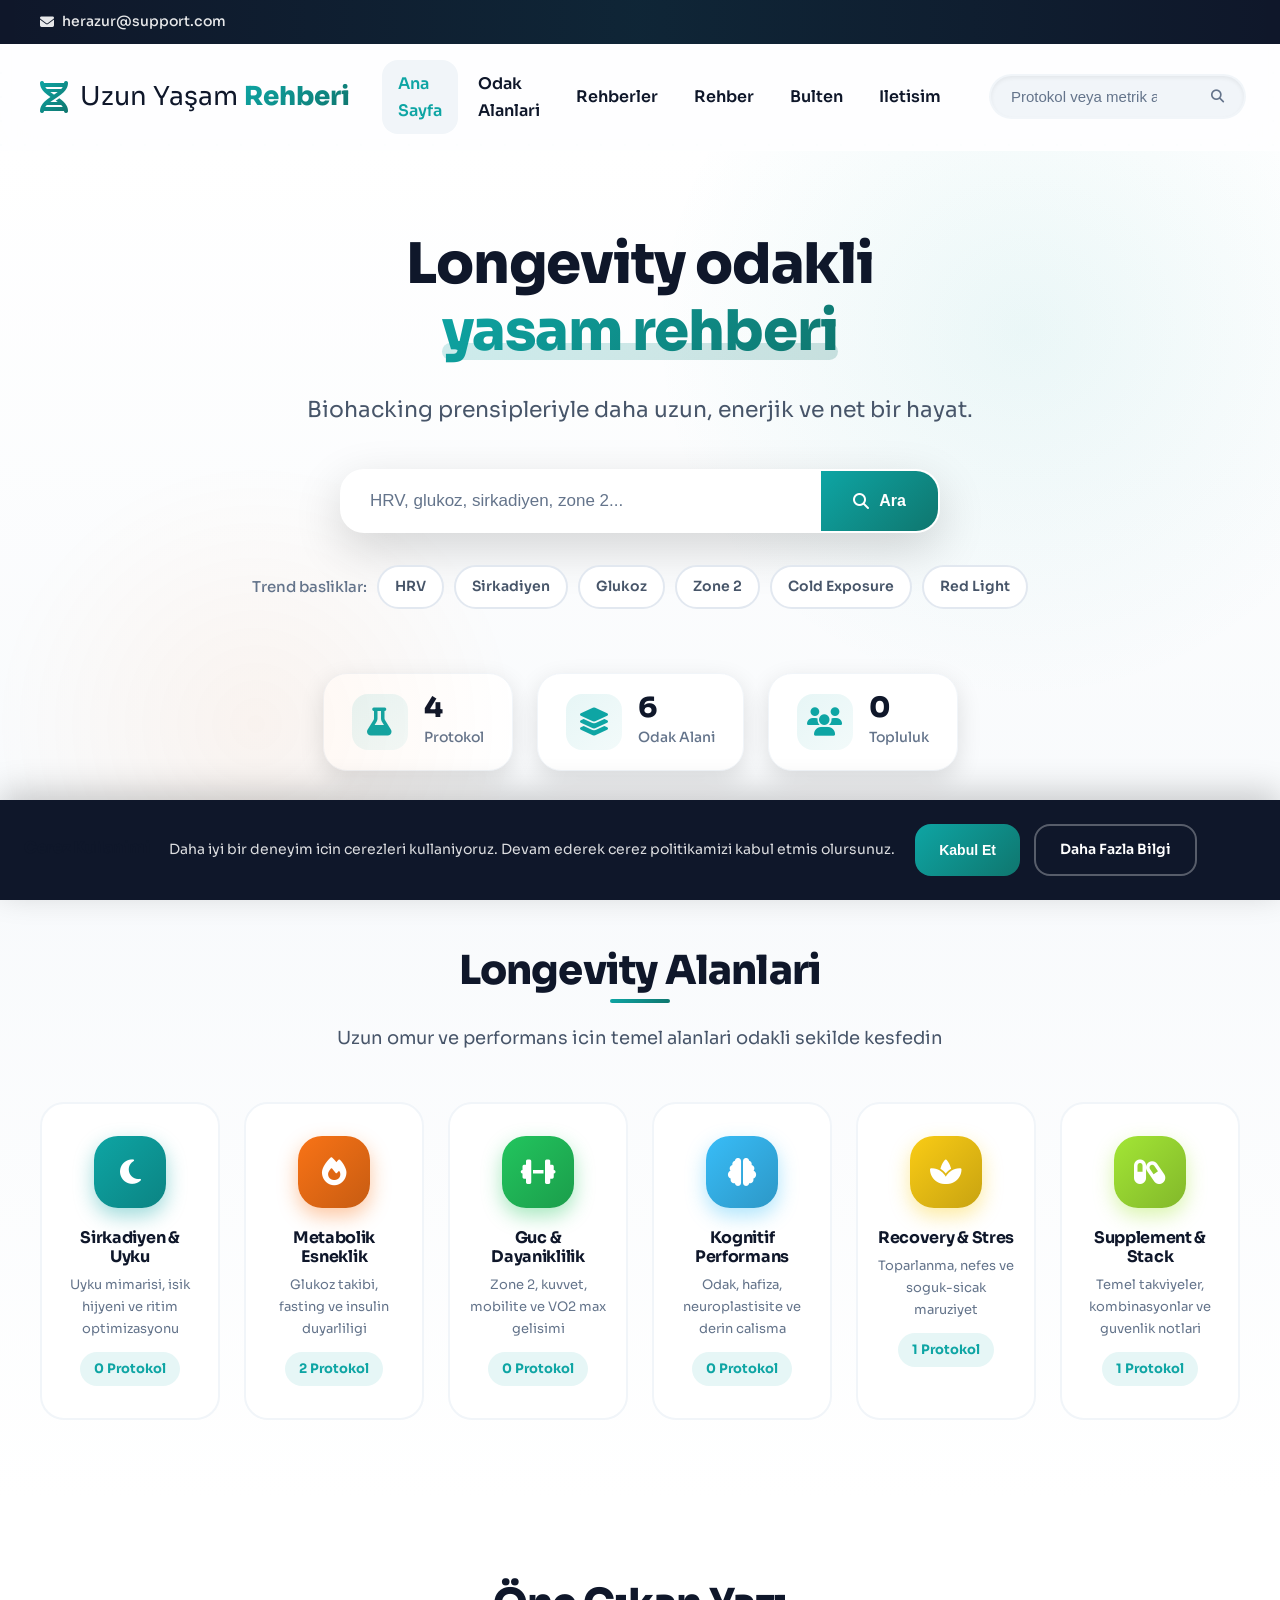
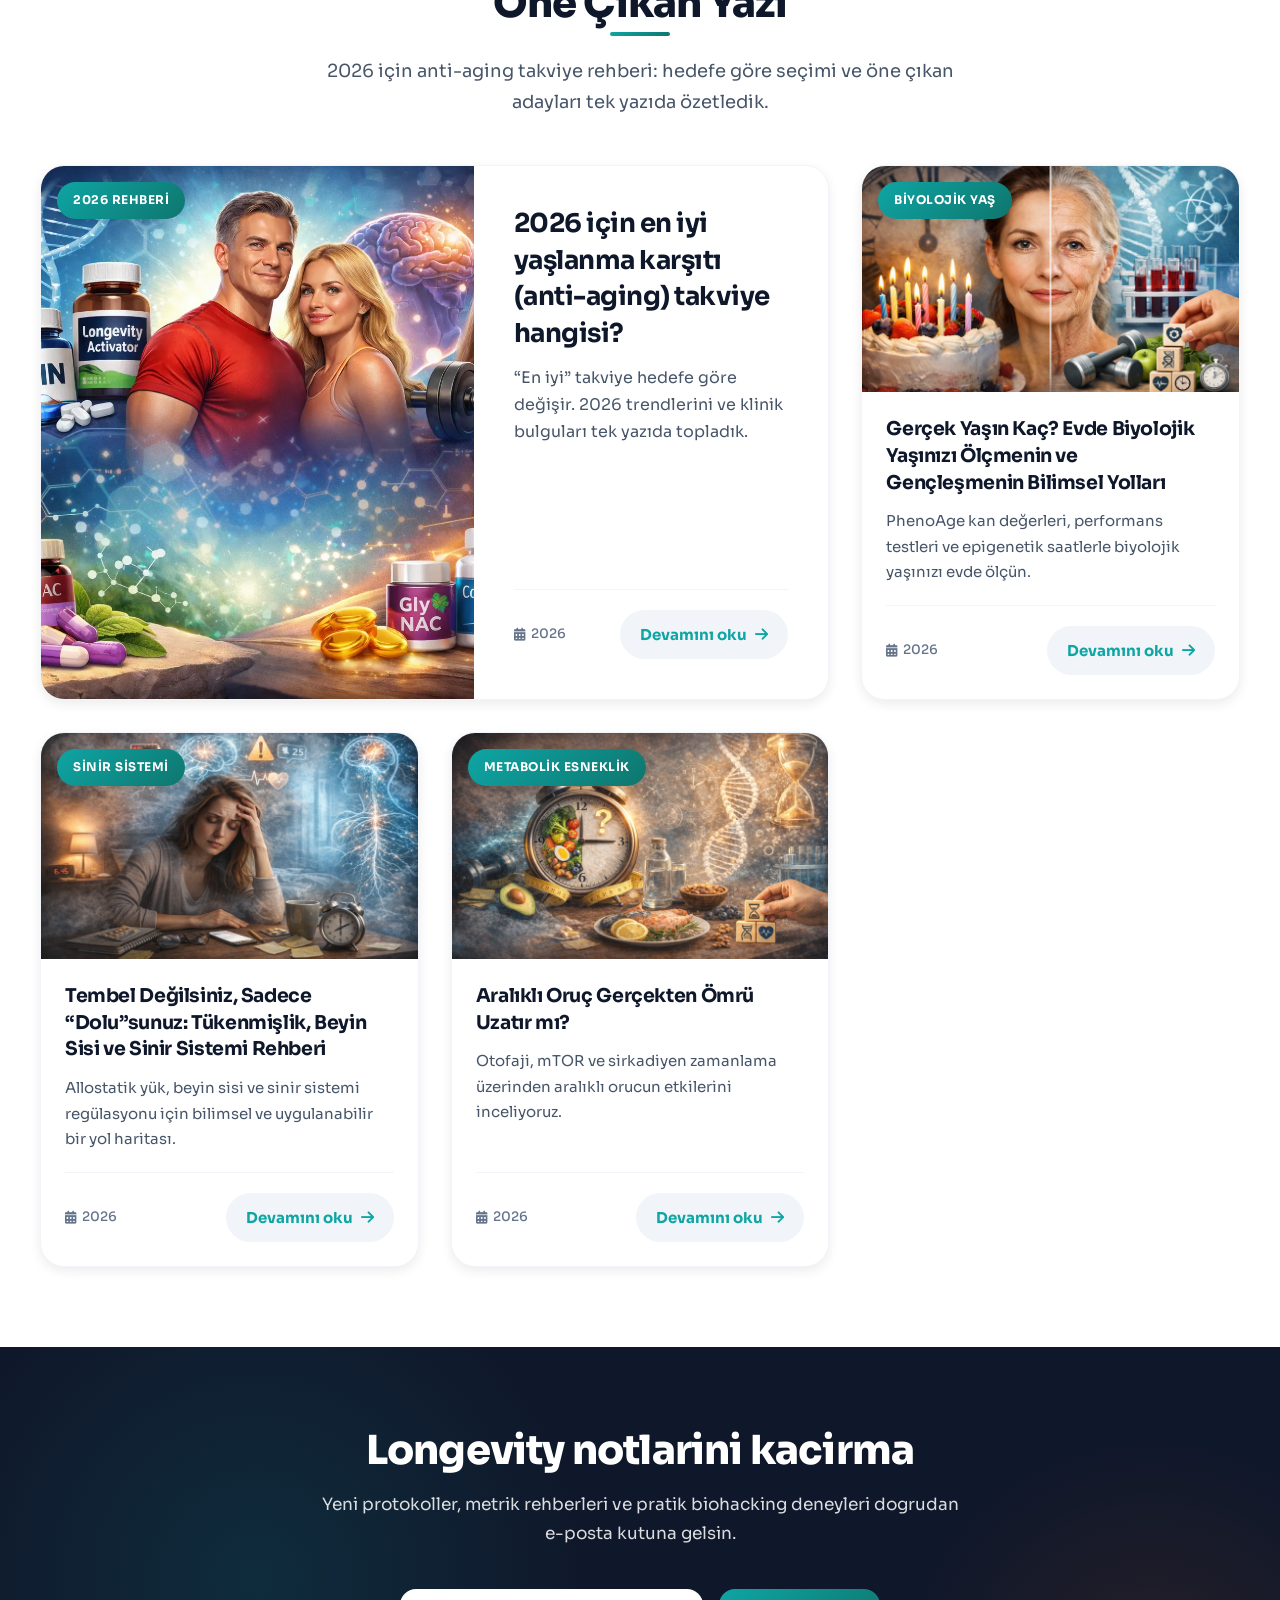
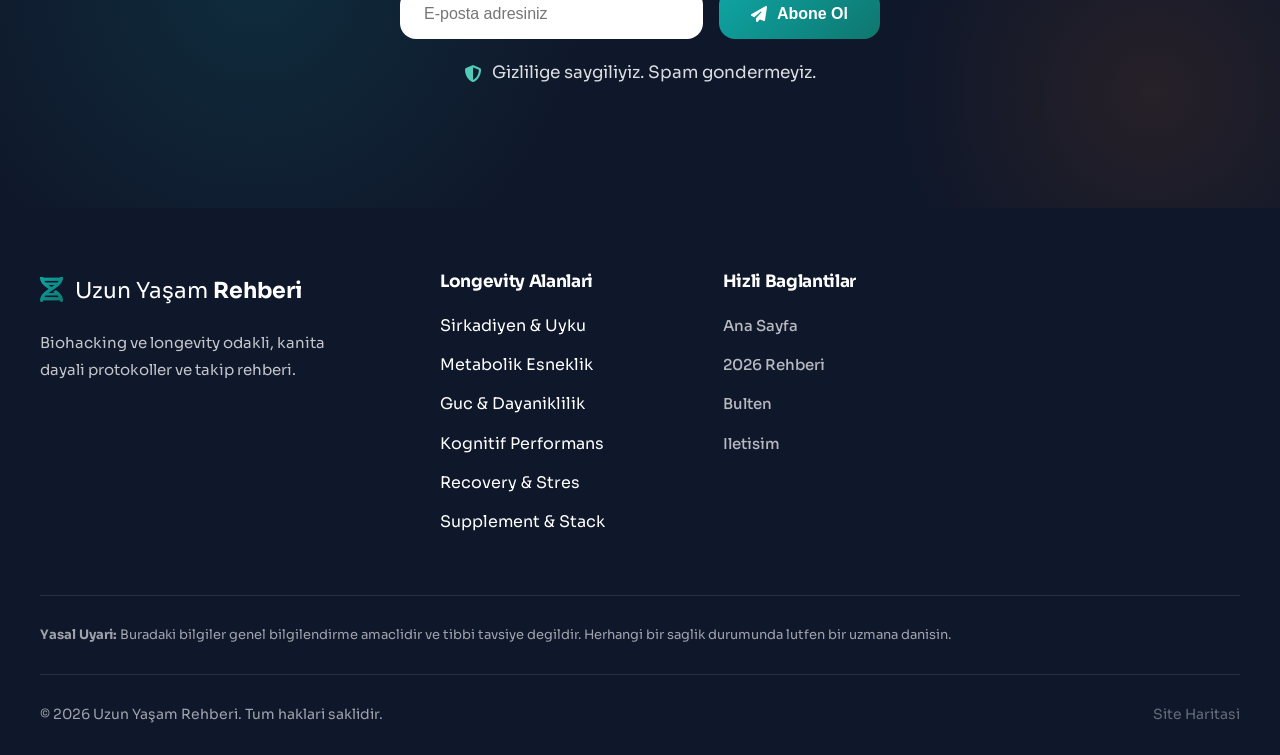
==== commit 4e791f1f: "tukenmislik" ====
--- a/index.html
+++ b/index.html
@@ -168,7 +168,7 @@
                     <ul id="main-menu" class="nav-menu" role="menubar">
                         <li role="none"><a href="/" role="menuitem" class="active" aria-current="page">Ana Sayfa</a></li>
                         <li role="none"><a href="/#categories" role="menuitem">Odak Alanlari</a></li>
-                        <li role="none"><a href="/#latest" role="menuitem">Protokoller</a></li>
+                        <li role="none"><a href="/#featured" role="menuitem">Rehberler</a></li>
                         <li role="none"><a href="/anti-aging-takviye-2026" role="menuitem">Rehber</a></li>
                         <li role="none"><a href="/#newsletter" role="menuitem">Bulten</a></li>
                         <li role="none"><a href="/#iletisim" role="menuitem">Iletisim</a></li>
@@ -310,82 +310,6 @@
             </div>
         </section>
 
-        <!-- Latest Articles Section -->
-        <section id="latest" class="latest-section" aria-labelledby="latest-title">
-            <div class="container">
-                <div class="latest-layout">
-                    <div class="latest-main">
-                        <header class="section-header">
-                            <h2 id="latest-title">Kanitli Protokoller</h2>
-                            <a href="/anti-aging-takviye-2026" class="view-all-link">
-                                Rehberi Gor <i class="fas fa-arrow-right" aria-hidden="true"></i>
-                            </a>
-                        </header>
-
-                        <div class="articles-list" id="latest-articles">
-                            <!-- Henuz protokol yok mesaji -->
-                            <div class="empty-state" id="empty-articles">
-                                <div class="empty-icon">
-                                    <i class="fas fa-file-medical" aria-hidden="true"></i>
-                                </div>
-                                <h3>Henuz Protokol Eklenmedi</h3>
-                                <p>Yakinda veri odakli biohacking protokolleri burada yayinlanacak.</p>
-                            </div>
-                        </div>
-
-                        <!-- Pagination -->
-                        <nav class="pagination" aria-label="Sayfa navigasyonu" id="pagination">
-                            <!-- Pagination will be generated dynamically -->
-                        </nav>
-                    </div>
-
-                    <aside class="latest-sidebar" role="complementary" aria-label="Yan panel">
-                        <!-- Newsletter Widget -->
-                        <div class="sidebar-widget newsletter-widget">
-                            <h3 class="widget-title">
-                                <i class="fas fa-envelope" aria-hidden="true"></i>
-                                Longevity Bulteni
-                            </h3>
-                            <p>Haftalik arastirma ozeti ve protokol notlarini e-posta ile al.</p>
-                            <form class="newsletter-form" id="newsletter-form">
-                                <label for="newsletter-email" class="visually-hidden">E-posta adresiniz</label>
-                                <input type="email" id="newsletter-email" name="email" placeholder="E-posta adresiniz" required>
-                                <button type="submit">Abone Ol</button>
-                            </form>
-                        </div>
-
-                        <!-- Popular Articles Widget -->
-                        <div class="sidebar-widget" id="popular-widget" style="display: none;">
-                            <h3 class="widget-title">
-                                <i class="fas fa-fire" aria-hidden="true"></i>
-                                En Cok Uygulananlar
-                            </h3>
-                            <ol class="popular-list" id="popular-articles">
-                                <!-- Popular articles will be loaded dynamically -->
-                            </ol>
-                        </div>
-
-                        <!-- Tags Widget -->
-                        <div class="sidebar-widget">
-                            <h3 class="widget-title">
-                                <i class="fas fa-tags" aria-hidden="true"></i>
-                                Populer Etiketler
-                            </h3>
-                            <div class="tags-cloud" id="popular-tags">
-                                <span class="tag">HRV</span>
-                                <span class="tag">NAD+</span>
-                                <span class="tag">Glukoz</span>
-                                <span class="tag">Uyku</span>
-                                <span class="tag">Sirkadiyen</span>
-                                <span class="tag">Zone 2</span>
-                                <span class="tag">Cold Exposure</span>
-                                <span class="tag">Mikrobiyom</span>
-                            </div>
-                        </div>
-                    </aside>
-                </div>
-            </div>
-        </section>
         <!-- Featured Insight Section -->
         <section id="featured" class="featured-section" aria-labelledby="featured-article-title">
             <div class="container">
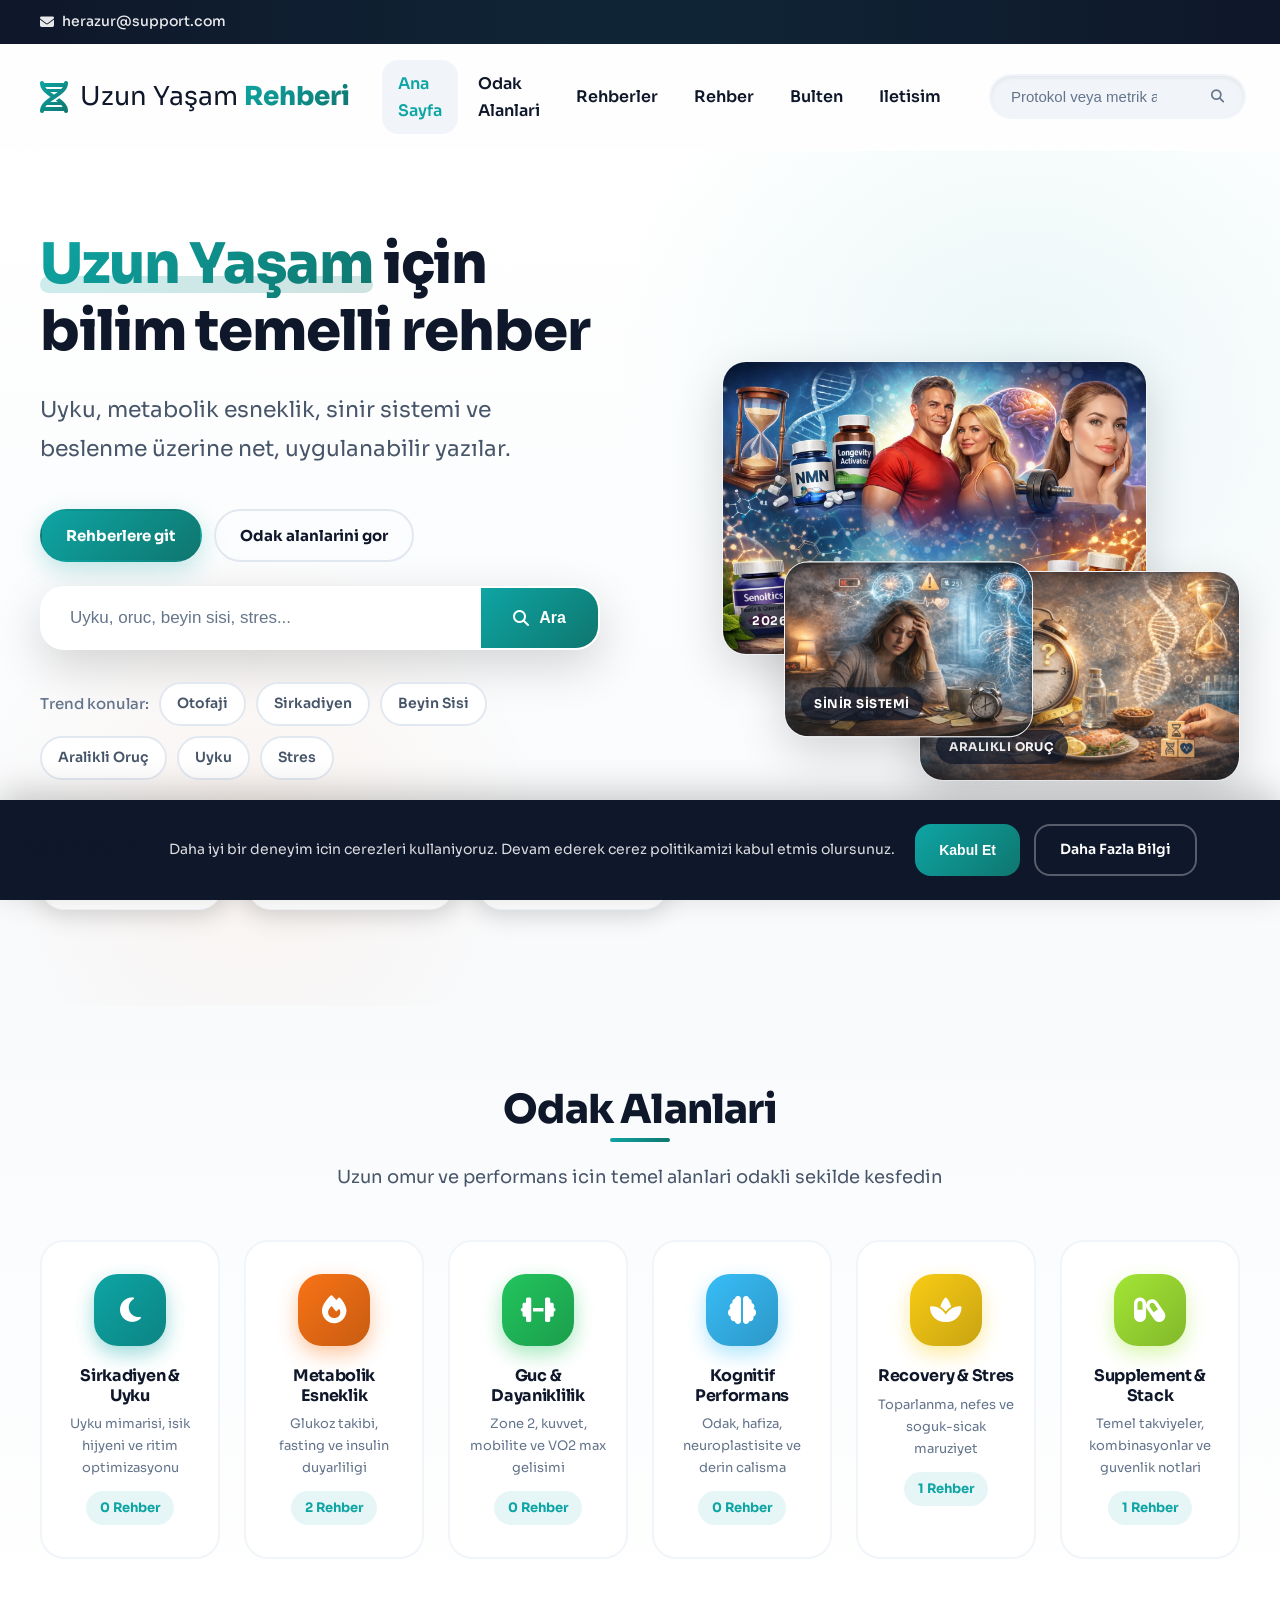
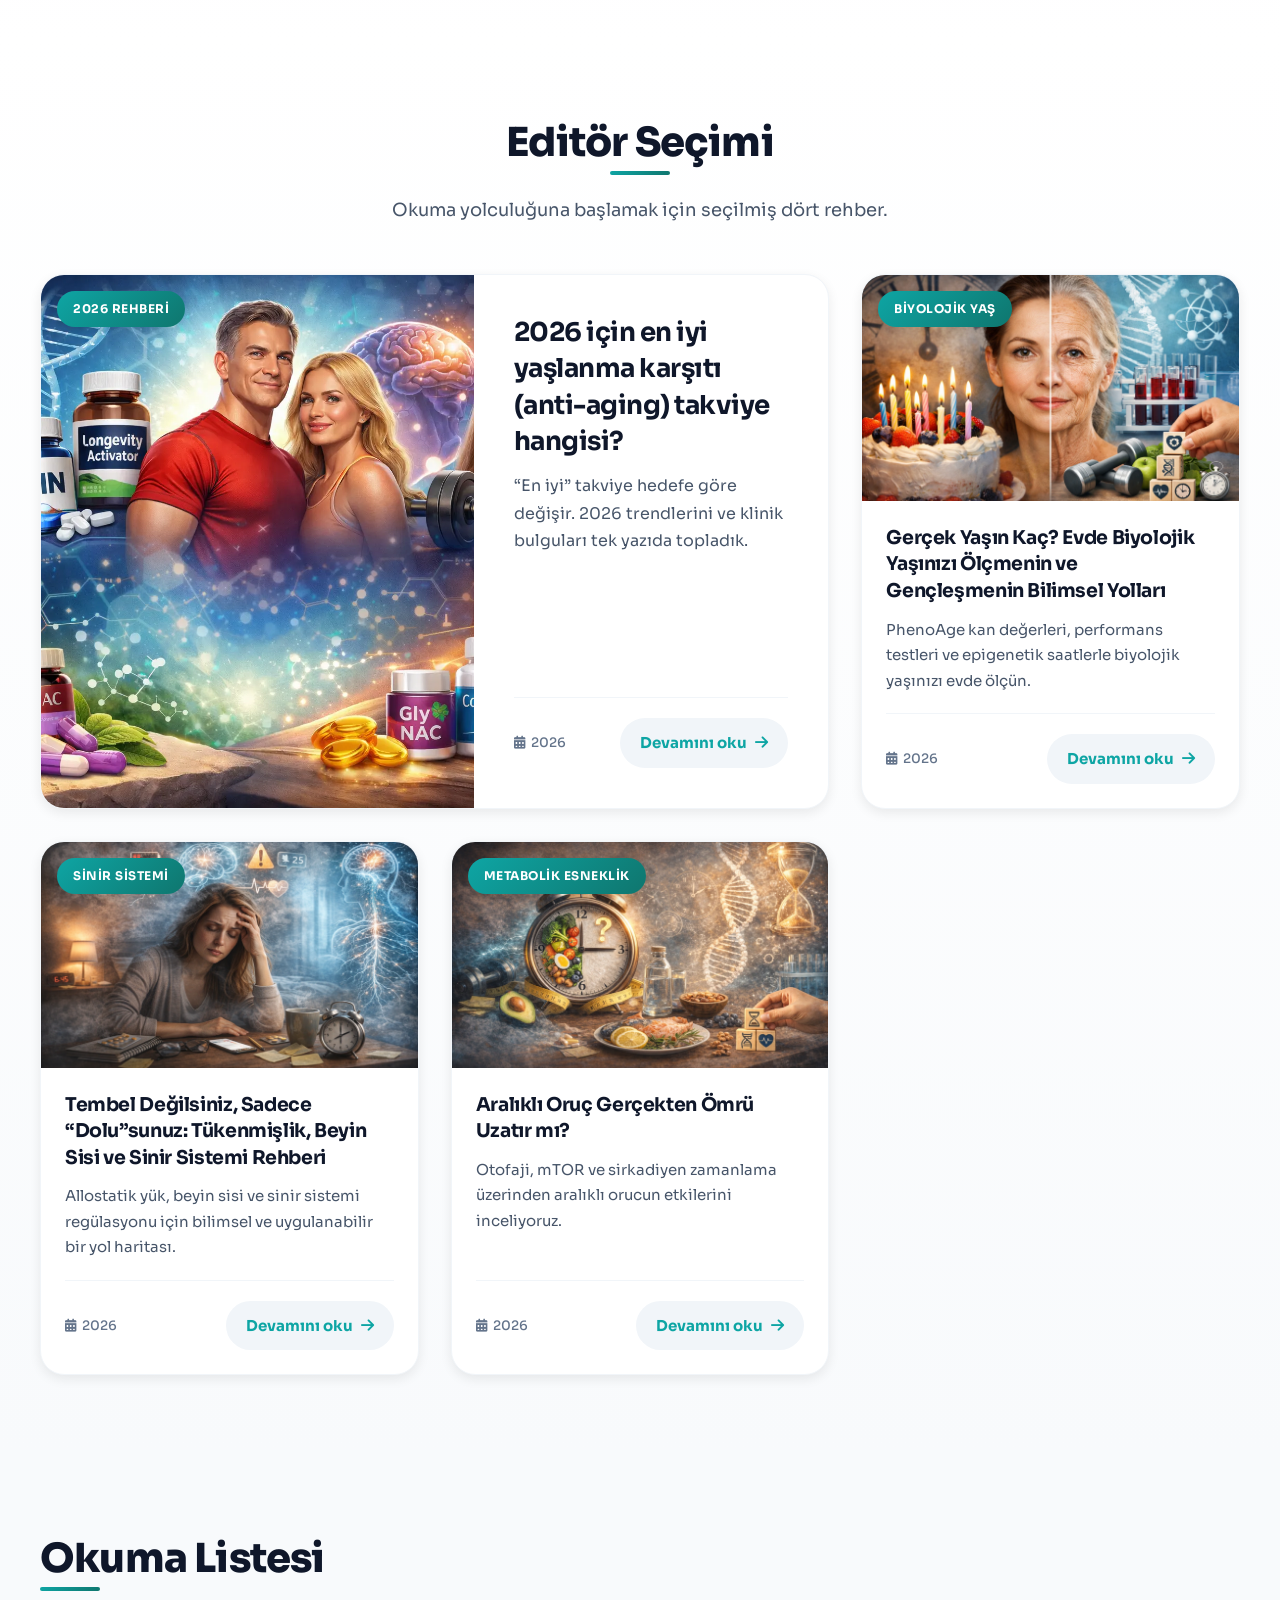
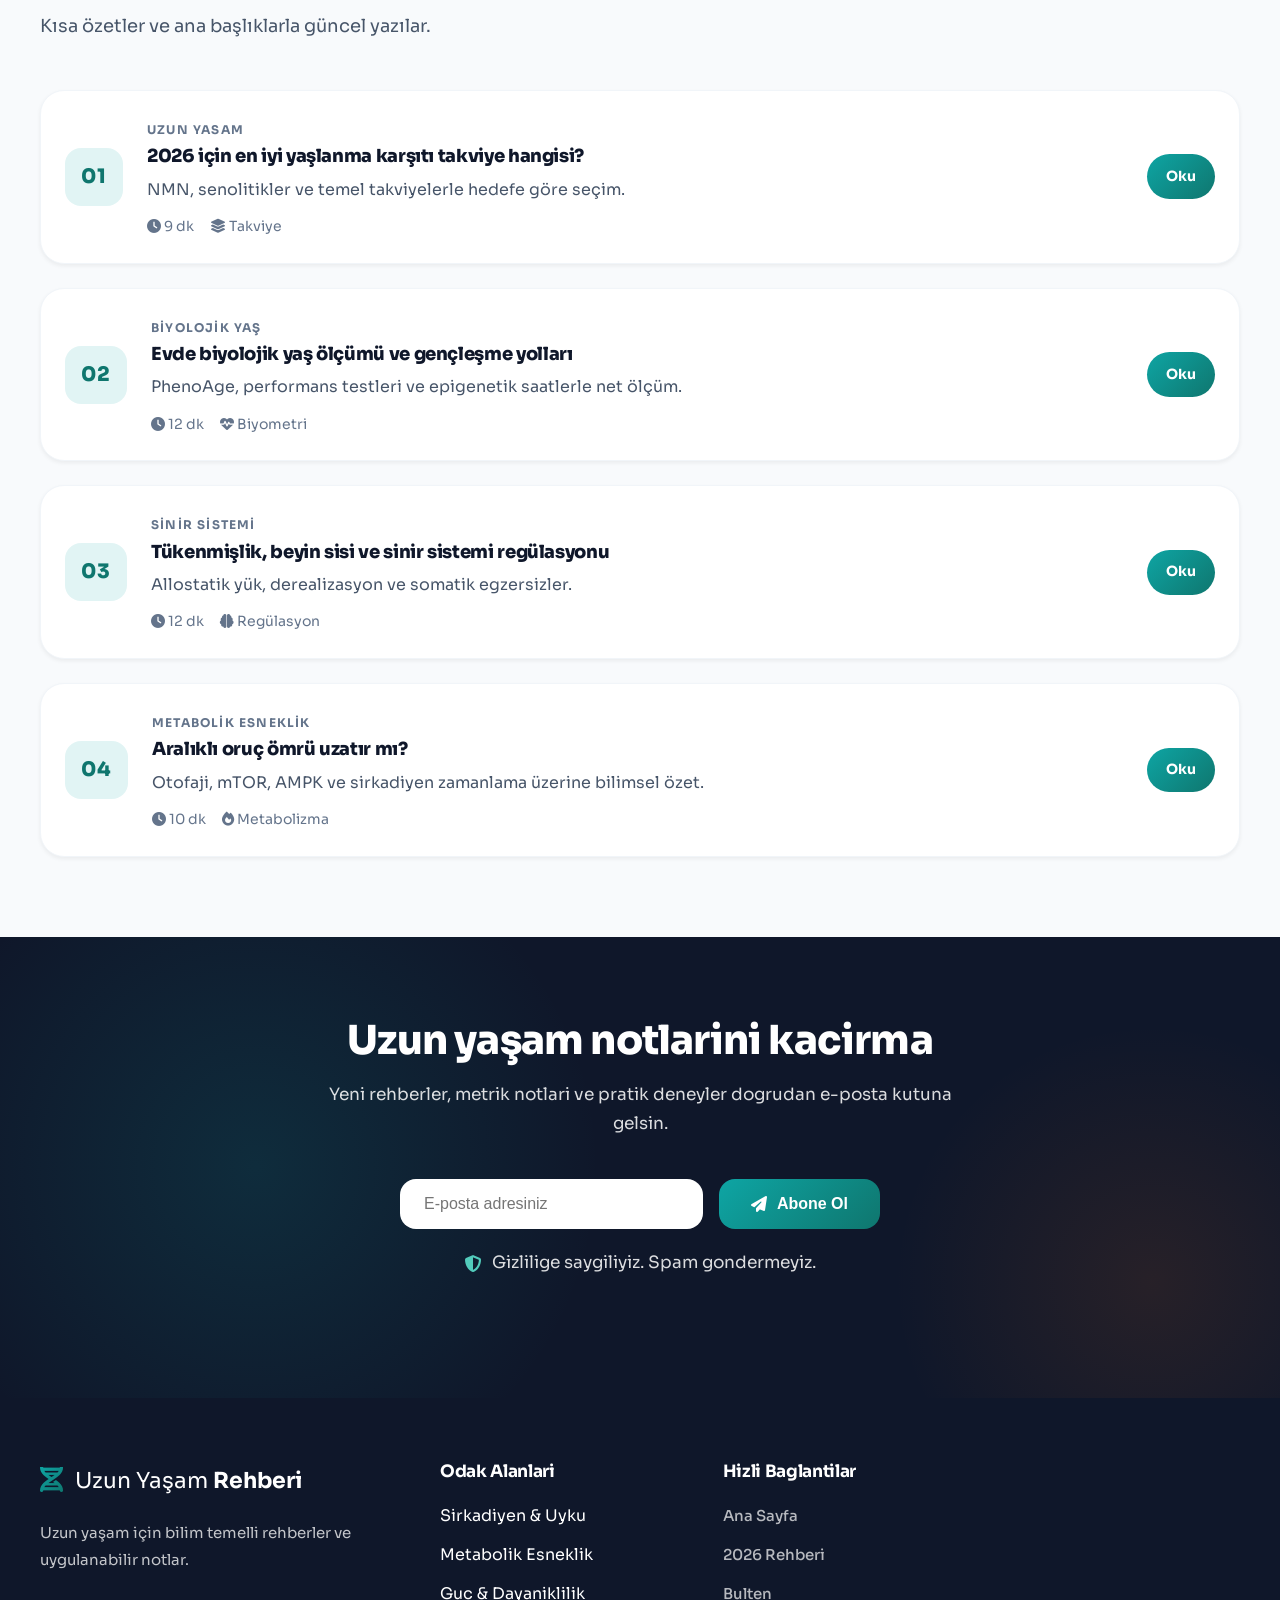
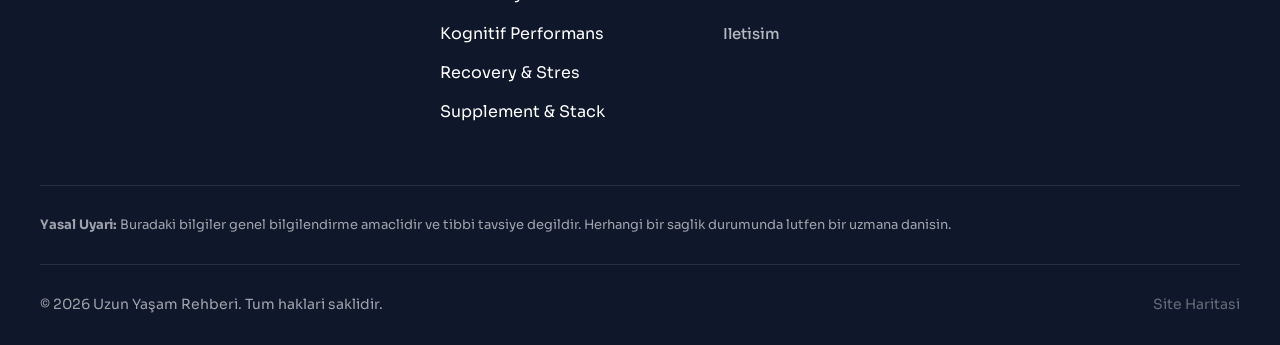
==== commit ce5fb905: "tukenmislik" ====
--- a/index.html
+++ b/index.html
@@ -7,9 +7,9 @@
     <meta http-equiv="X-UA-Compatible" content="IE=edge">
 
     <!-- SEO Meta Etiketleri -->
-    <title>Biohacking &amp; Longevity Rehberi | Kanitli Protokoller ve Takip</title>
-    <meta name="description" content="Biohacking ve longevity odakli rehber. Kanita dayali protokoller, takip metrikleri, uyku ve metabolik esneklik stratejileri.">
-    <meta name="keywords" content="biohacking, longevity, uzun omur, metabolik esneklik, uyku, sirkadiyen, HRV, glukoz, zone 2, fasting, cold exposure, supplement">
+    <title>Uzun Ya&#351;am Rehberi | Bilim Temelli Rehberler</title>
+    <meta name="description" content="Uzun ya&#351;am rehberi: uyku, metabolik esneklik, sinir sistemi ve beslenme &#252;zerine bilim temelli, uygulanabilir yaz&#305;lar.">
+    <meta name="keywords" content="uzun yasam, longevity, metabolik esneklik, uyku, sirkadiyen, stres, aralikli oruc, beyin sisi">
     <meta name="author" content="Uzun Ya&#351;am Rehberi">
     <meta name="robots" content="index, follow, max-image-preview:large, max-snippet:-1, max-video-preview:-1">
     <meta name="googlebot" content="index, follow">
@@ -27,13 +27,13 @@
     <!-- Open Graph (Facebook, LinkedIn) -->
     <meta property="og:type" content="website">
     <meta property="og:site_name" content="Uzun Ya&#351;am Rehberi">
-    <meta property="og:title" content="Biohacking &amp; Longevity Rehberi | Kanitli Protokoller ve Takip">
-    <meta property="og:description" content="Biohacking ve longevity odakli rehber. Kanita dayali protokoller, takip metrikleri, uyku ve metabolik esneklik stratejileri.">
+    <meta property="og:title" content="Uzun Ya&#351;am Rehberi | Bilim Temelli Rehberler">
+    <meta property="og:description" content="Uyku, metabolik esneklik, sinir sistemi ve beslenme &#252;zerine bilim temelli, uygulanabilir yaz&#305;lar.">
     <meta property="og:url" content="https://uzunyasamrehberi.com/">
     <meta property="og:image" content="https://uzunyasamrehberi.com/images/anti-aging-takviye-2026.webp?v=1">
     <meta property="og:image:width" content="1200">
     <meta property="og:image:height" content="630">
-    <meta property="og:image:alt" content="Biohacking ve Longevity Rehberi">
+    <meta property="og:image:alt" content="Uzun Ya&#351;am Rehberi">
     <meta property="og:locale" content="tr_TR">
 
     <!-- Favicon ve Uygulama Ikonlari -->
@@ -65,10 +65,10 @@
     {
         "@context": "https://schema.org",
         "@type": "WebSite",
-        "name": "Biohacking Longevity Rehberi",
+        "name": "Uzun Ya&#351;am Rehberi",
         "alternateName": "Uzun Ya&#351;am Rehberi",
         "url": "https://uzunyasamrehberi.com/",
-        "description": "Biohacking ve longevity odakli, kanita dayali protokoller ve takip rehberi.",
+        "description": "Uyku, metabolik esneklik, sinir sistemi ve beslenme &#252;zerine bilim temelli rehber.",
         "inLanguage": "tr-TR",
         "publisher": {
             "@type": "Organization",
@@ -91,7 +91,7 @@
         "name": "Uzun Ya&#351;am Rehberi",
         "url": "https://uzunyasamrehberi.com/",
         "logo": "https://uzunyasamrehberi.com/images/logo.png",
-        "description": "Biohacking ve longevity odakli egitim ve rehberlik platformu.",
+        "description": "Uzun ya&#351;am i&#231;in bilim temelli rehberlik ve pratikler.",
         "foundingDate": "2024",
         "contactPoint": {
             "@type": "ContactPoint",
@@ -107,9 +107,9 @@
     {
         "@context": "https://schema.org",
         "@type": "WebPage",
-        "name": "Biohacking ve Longevity Rehberi - Ana Sayfa",
+        "name": "Uzun Ya&#351;am Rehberi - Ana Sayfa",
         "url": "https://uzunyasamrehberi.com/",
-        "description": "Biohacking ve longevity odakli protokoller, takip metrikleri ve arastirma notlari.",
+        "description": "Uyku, metabolik esneklik ve sinir sistemi oda&#287;&#305;nda bilim temelli yaz&#305;lar.",
         "lastReviewed": "2024-01-15",
         "mainContentOfPage": {
             "@type": "WebPageElement",
@@ -194,50 +194,72 @@
         <!-- Hero Section -->
         <section class="hero-section" aria-labelledby="hero-title">
             <div class="container">
-                <div class="hero-content">
-                    <h1 id="hero-title">Longevity odakli <span class="highlight">yasam rehberi</span></h1>
-                    <p class="hero-description">Biohacking prensipleriyle daha uzun, enerjik ve net bir hayat.</p>
-                    <div class="hero-search">
-                        <form action="https://www.google.com/search" method="GET" role="search" aria-label="Ana arama">
-                            <label for="hero-search-input" class="visually-hidden">Biohacking konusu ara</label>
-                            <input type="hidden" name="sitesearch" value="uzunyasamrehberi.com">
-                            <input type="search" id="hero-search-input" name="q" placeholder="HRV, glukoz, sirkadiyen, zone 2..." autocomplete="off">
-                            <button type="submit">
-                                <i class="fas fa-search" aria-hidden="true"></i>
-                                <span>Ara</span>
-                            </button>
-                        </form>
-                    </div>
-                    <div class="hero-tags">
-                        <span class="tag-label">Trend basliklar:</span>
-                        <a href="https://www.google.com/search?q=site%3Auzunyasamrehberi.com+HRV" class="hero-tag">HRV</a>
-                        <a href="https://www.google.com/search?q=site%3Auzunyasamrehberi.com+Sirkadiyen" class="hero-tag">Sirkadiyen</a>
-                        <a href="https://www.google.com/search?q=site%3Auzunyasamrehberi.com+Glukoz" class="hero-tag">Glukoz</a>
-                        <a href="https://www.google.com/search?q=site%3Auzunyasamrehberi.com+Zone+2" class="hero-tag">Zone 2</a>
-                        <a href="https://www.google.com/search?q=site%3Auzunyasamrehberi.com+Cold+Exposure" class="hero-tag">Cold Exposure</a>
-                        <a href="https://www.google.com/search?q=site%3Auzunyasamrehberi.com+Red+Light" class="hero-tag">Red Light</a>
-                    </div>
-                </div>
-                <div class="hero-stats">
-                    <div class="stat-item">
-                        <i class="fas fa-flask" aria-hidden="true"></i>
-                        <div class="stat-content">
-                            <span class="stat-number">4</span>
-                            <span class="stat-label">Protokol</span>
-                        </div>
-                    </div>
-                    <div class="stat-item">
-                        <i class="fas fa-layer-group" aria-hidden="true"></i>
-                        <div class="stat-content">
-                            <span class="stat-number">6</span>
-                            <span class="stat-label">Odak Alani</span>
-                        </div>
-                    </div>
-                    <div class="stat-item">
-                        <i class="fas fa-users" aria-hidden="true"></i>
-                        <div class="stat-content">
-                            <span class="stat-number" id="reader-count">0</span>
-                            <span class="stat-label">Topluluk</span>
+                <div class="hero-layout">
+                    <div class="hero-text">
+                        <div class="hero-content">
+                            <h1 id="hero-title"><span class="highlight">Uzun Ya&#351;am</span> i&#231;in bilim temelli rehber</h1>
+                            <p class="hero-description">Uyku, metabolik esneklik, sinir sistemi ve beslenme &#252;zerine net, uygulanabilir yaz&#305;lar.</p>
+                            <div class="hero-actions">
+                                <a href="/#featured" class="hero-action primary">Rehberlere git</a>
+                                <a href="/#categories" class="hero-action secondary">Odak alanlarini gor</a>
+                            </div>
+                            <div class="hero-search">
+                                <form action="https://www.google.com/search" method="GET" role="search" aria-label="Ana arama">
+                                    <label for="hero-search-input" class="visually-hidden">Rehber ara</label>
+                                    <input type="hidden" name="sitesearch" value="uzunyasamrehberi.com">
+                                    <input type="search" id="hero-search-input" name="q" placeholder="Uyku, oruc, beyin sisi, stres..." autocomplete="off">
+                                    <button type="submit">
+                                        <i class="fas fa-search" aria-hidden="true"></i>
+                                        <span>Ara</span>
+                                    </button>
+                                </form>
+                            </div>
+                            <div class="hero-tags">
+                                <span class="tag-label">Trend konular:</span>
+                                <a href="https://www.google.com/search?q=site%3Auzunyasamrehberi.com+Otofaji" class="hero-tag">Otofaji</a>
+                                <a href="https://www.google.com/search?q=site%3Auzunyasamrehberi.com+Sirkadiyen" class="hero-tag">Sirkadiyen</a>
+                                <a href="https://www.google.com/search?q=site%3Auzunyasamrehberi.com+Beyin+Sisi" class="hero-tag">Beyin Sisi</a>
+                                <a href="https://www.google.com/search?q=site%3Auzunyasamrehberi.com+Aralikli+Oruc" class="hero-tag">Aralikli Oru&#231;</a>
+                                <a href="https://www.google.com/search?q=site%3Auzunyasamrehberi.com+Uyku" class="hero-tag">Uyku</a>
+                                <a href="https://www.google.com/search?q=site%3Auzunyasamrehberi.com+Stres" class="hero-tag">Stres</a>
+                            </div>
+                        </div>
+                        <div class="hero-stats">
+                            <div class="stat-item">
+                                <i class="fas fa-flask" aria-hidden="true"></i>
+                                <div class="stat-content">
+                                    <span class="stat-number">4</span>
+                                    <span class="stat-label">Rehber</span>
+                                </div>
+                            </div>
+                            <div class="stat-item">
+                                <i class="fas fa-layer-group" aria-hidden="true"></i>
+                                <div class="stat-content">
+                                    <span class="stat-number">6</span>
+                                    <span class="stat-label">Odak Alani</span>
+                                </div>
+                            </div>
+                            <div class="stat-item">
+                                <i class="fas fa-users" aria-hidden="true"></i>
+                                <div class="stat-content">
+                                    <span class="stat-number" id="reader-count">0</span>
+                                    <span class="stat-label">Topluluk</span>
+                                </div>
+                            </div>
+                        </div>
+                    </div>
+                    <div class="hero-visual" aria-hidden="true">
+                        <div class="hero-visual-card primary">
+                            <img src="/images/anti-aging-takviye-2026.webp?v=1" alt="">
+                            <span class="hero-visual-label">2026 Rehberi</span>
+                        </div>
+                        <div class="hero-visual-card secondary">
+                            <img src="/images/aralikli-oruc-omru-uzatir-mi.webp?v=1" alt="">
+                            <span class="hero-visual-label">Aral&#305;kl&#305; Oru&#231;</span>
+                        </div>
+                        <div class="hero-visual-card tertiary">
+                            <img src="/images/tukenmislik-beyin-sisi-sinir-sistemi.webp?v=1" alt="">
+                            <span class="hero-visual-label">Sinir Sistemi</span>
                         </div>
                     </div>
                 </div>
@@ -248,7 +270,7 @@
         <section id="categories" class="categories-section" aria-labelledby="categories-title">
             <div class="container">
                 <header class="section-header">
-                    <h2 id="categories-title">Longevity Alanlari</h2>
+                    <h2 id="categories-title">Odak Alanlari</h2>
                     <p class="section-description">Uzun omur ve performans icin temel alanlari odakli sekilde kesfedin</p>
                 </header>
 
@@ -259,7 +281,7 @@
                         </div>
                         <h3>Sirkadiyen &amp; Uyku</h3>
                         <p>Uyku mimarisi, isik hijyeni ve ritim optimizasyonu</p>
-                        <span class="category-count">0 Protokol</span>
+                        <span class="category-count">0 Rehber</span>
                     </div>
 
                     <div class="category-card">
@@ -268,7 +290,7 @@
                         </div>
                         <h3>Metabolik Esneklik</h3>
                         <p>Glukoz takibi, fasting ve insulin duyarliligi</p>
-                        <span class="category-count">2 Protokol</span>
+                        <span class="category-count">2 Rehber</span>
                     </div>
 
                     <div class="category-card">
@@ -277,7 +299,7 @@
                         </div>
                         <h3>Guc &amp; Dayaniklilik</h3>
                         <p>Zone 2, kuvvet, mobilite ve VO2 max gelisimi</p>
-                        <span class="category-count">0 Protokol</span>
+                        <span class="category-count">0 Rehber</span>
                     </div>
 
                     <div class="category-card">
@@ -286,7 +308,7 @@
                         </div>
                         <h3>Kognitif Performans</h3>
                         <p>Odak, hafiza, neuroplastisite ve derin calisma</p>
-                        <span class="category-count">0 Protokol</span>
+                        <span class="category-count">0 Rehber</span>
                     </div>
 
                     <div class="category-card">
@@ -295,7 +317,7 @@
                         </div>
                         <h3>Recovery &amp; Stres</h3>
                         <p>Toparlanma, nefes ve soguk-sicak maruziyet</p>
-                        <span class="category-count">1 Protokol</span>
+                        <span class="category-count">1 Rehber</span>
                     </div>
 
                     <div class="category-card">
@@ -304,7 +326,7 @@
                         </div>
                         <h3>Supplement &amp; Stack</h3>
                         <p>Temel takviyeler, kombinasyonlar ve guvenlik notlari</p>
-                        <span class="category-count">1 Protokol</span>
+                        <span class="category-count">1 Rehber</span>
                     </div>
                 </div>
             </div>
@@ -314,8 +336,8 @@
         <section id="featured" class="featured-section" aria-labelledby="featured-article-title">
             <div class="container">
                 <header class="section-header">
-                    <h2 id="featured-article-title">&#214;ne &#199;&#305;kan Yaz&#305;</h2>
-                    <p class="section-description">2026 i&#231;in anti-aging takviye rehberi: hedefe g&#246;re se&#231;imi ve &#246;ne &#231;&#305;kan adaylar&#305; tek yaz&#305;da &#246;zetledik.</p>
+                    <h2 id="featured-article-title">Edit&#246;r Se&#231;imi</h2>
+                    <p class="section-description">Okuma yolculu&#287;una ba&#351;lamak i&#231;in se&#231;ilmi&#351; d&#246;rt rehber.</p>
                 </header>
 
                 <div class="featured-grid">
@@ -387,12 +409,76 @@
             </div>
         </section>
 
+        <section class="reading-section" aria-labelledby="reading-title">
+            <div class="container">
+                <header class="section-header section-header-left">
+                    <h2 id="reading-title">Okuma Listesi</h2>
+                    <p class="section-description">K&#305;sa &#246;zetler ve ana ba&#351;l&#305;klarla g&#252;ncel yaz&#305;lar.</p>
+                </header>
+
+                <ol class="reading-list">
+                    <li class="reading-item">
+                        <span class="reading-index">01</span>
+                        <div class="reading-content">
+                            <span class="reading-label">Uzun Yasam</span>
+                            <h3>2026 i&#231;in en iyi ya&#351;lanma kar&#351;&#305;t&#305; takviye hangisi?</h3>
+                            <p>NMN, senolitikler ve temel takviyelerle hedefe g&#246;re se&#231;im.</p>
+                            <div class="reading-meta">
+                                <span><i class="fas fa-clock" aria-hidden="true"></i> 9 dk</span>
+                                <span><i class="fas fa-layer-group" aria-hidden="true"></i> Takviye</span>
+                            </div>
+                        </div>
+                        <a href="/anti-aging-takviye-2026" class="reading-link">Oku</a>
+                    </li>
+                    <li class="reading-item">
+                        <span class="reading-index">02</span>
+                        <div class="reading-content">
+                            <span class="reading-label">Biyolojik Ya&#351;</span>
+                            <h3>Evde biyolojik ya&#351; &#246;l&#231;&#252;m&#252; ve gen&#231;le&#351;me yollar&#305;</h3>
+                            <p>PhenoAge, performans testleri ve epigenetik saatlerle net &#246;l&#231;&#252;m.</p>
+                            <div class="reading-meta">
+                                <span><i class="fas fa-clock" aria-hidden="true"></i> 12 dk</span>
+                                <span><i class="fas fa-heart-pulse" aria-hidden="true"></i> Biyometri</span>
+                            </div>
+                        </div>
+                        <a href="/biyolojik-yas-olcumu-evde" class="reading-link">Oku</a>
+                    </li>
+                    <li class="reading-item">
+                        <span class="reading-index">03</span>
+                        <div class="reading-content">
+                            <span class="reading-label">Sinir Sistemi</span>
+                            <h3>T&#252;kenmi&#351;lik, beyin sisi ve sinir sistemi reg&#252;lasyonu</h3>
+                            <p>Allostatik y&#252;k, derealizasyon ve somatik egzersizler.</p>
+                            <div class="reading-meta">
+                                <span><i class="fas fa-clock" aria-hidden="true"></i> 12 dk</span>
+                                <span><i class="fas fa-brain" aria-hidden="true"></i> Reg&#252;lasyon</span>
+                            </div>
+                        </div>
+                        <a href="/tukenmislik-beyin-sisi-sinir-sistemi" class="reading-link">Oku</a>
+                    </li>
+                    <li class="reading-item">
+                        <span class="reading-index">04</span>
+                        <div class="reading-content">
+                            <span class="reading-label">Metabolik Esneklik</span>
+                            <h3>Aral&#305;kl&#305; oru&#231; &#246;mr&#252; uzat&#305;r m&#305;?</h3>
+                            <p>Otofaji, mTOR, AMPK ve sirkadiyen zamanlama &#252;zerine bilimsel &#246;zet.</p>
+                            <div class="reading-meta">
+                                <span><i class="fas fa-clock" aria-hidden="true"></i> 10 dk</span>
+                                <span><i class="fas fa-fire" aria-hidden="true"></i> Metabolizma</span>
+                            </div>
+                        </div>
+                        <a href="/aralikli-oruc-omru-uzatir-mi" class="reading-link">Oku</a>
+                    </li>
+                </ol>
+            </div>
+        </section>
+
         <!-- CTA Section -->
         <section id="newsletter" class="cta-section" aria-labelledby="cta-title">
             <div class="container">
                 <div class="cta-content">
-                    <h2 id="cta-title">Longevity notlarini kacirma</h2>
-                    <p>Yeni protokoller, metrik rehberleri ve pratik biohacking deneyleri dogrudan e-posta kutuna gelsin.</p>
+                    <h2 id="cta-title">Uzun ya&#351;am notlarini kacirma</h2>
+                    <p>Yeni rehberler, metrik notlari ve pratik deneyler dogrudan e-posta kutuna gelsin.</p>
                     <form class="cta-form" id="cta-newsletter-form">
                         <label for="cta-email" class="visually-hidden">E-posta adresiniz</label>
                         <input type="email" id="cta-email" name="email" placeholder="E-posta adresiniz" required>
@@ -419,11 +505,11 @@
                         <i class="fas fa-dna" aria-hidden="true"></i>
                         <span>Uzun Ya&#351;am <strong>Rehberi</strong></span>
                     </a>
-                    <p>Biohacking ve longevity odakli, kanita dayali protokoller ve takip rehberi.</p>
-                </div>
-
-                <nav class="footer-nav" aria-label="Longevity Alanlari">
-                    <h3>Longevity Alanlari</h3>
+                    <p>Uzun ya&#351;am i&#231;in bilim temelli rehberler ve uygulanabilir notlar.</p>
+                </div>
+
+                <nav class="footer-nav" aria-label="Odak Alanlari">
+                    <h3>Odak Alanlari</h3>
                     <ul>
                         <li><span>Sirkadiyen &amp; Uyku</span></li>
                         <li><span>Metabolik Esneklik</span></li>
--- a/css/style.css
+++ b/css/style.css
@@ -698,10 +698,168 @@
     overflow: hidden;
 }
 
+.hero-layout {
+    display: grid;
+    gap: 3rem;
+    align-items: center;
+    position: relative;
+    z-index: 1;
+}
+
+.hero-text {
+    display: flex;
+    flex-direction: column;
+    gap: 2rem;
+}
+
+.hero-actions {
+    display: flex;
+    gap: 0.75rem;
+    flex-wrap: wrap;
+    margin-bottom: 1.5rem;
+}
+
+.hero-action {
+    padding: 0.75rem 1.5rem;
+    border-radius: var(--radius-full);
+    font-weight: 700;
+    font-size: 0.9375rem;
+    border: 2px solid transparent;
+    transition: all var(--transition-fast);
+    display: inline-flex;
+    align-items: center;
+    justify-content: center;
+}
+
+.hero-action.primary {
+    background: var(--primary-gradient);
+    color: white;
+    box-shadow: var(--shadow-primary);
+}
+
+.hero-action.primary:hover {
+    filter: brightness(1.05);
+    transform: translateY(-2px);
+}
+
+.hero-action.secondary {
+    background: transparent;
+    color: var(--text-primary);
+    border-color: var(--border-color);
+}
+
+.hero-action.secondary:hover {
+    border-color: var(--primary-color);
+    color: var(--primary-color);
+    transform: translateY(-2px);
+}
+
+.hero-visual {
+    position: relative;
+    min-height: 420px;
+}
+
+.hero-visual-card {
+    position: absolute;
+    border-radius: var(--radius-xl);
+    overflow: hidden;
+    border: 1px solid var(--border-light);
+    box-shadow: var(--shadow-xl);
+    background: var(--bg-primary);
+}
+
+.hero-visual-card img {
+    width: 100%;
+    height: 100%;
+    object-fit: cover;
+    display: block;
+}
+
+.hero-visual-card.primary {
+    width: 82%;
+    height: 70%;
+    top: 0;
+    left: 0;
+}
+
+.hero-visual-card.secondary {
+    width: 62%;
+    height: 50%;
+    bottom: 0;
+    right: 0;
+}
+
+.hero-visual-card.tertiary {
+    width: 48%;
+    height: 42%;
+    top: 52%;
+    left: 12%;
+    transform: translateY(-10%);
+}
+
+.hero-visual-label {
+    position: absolute;
+    left: 1rem;
+    bottom: 1rem;
+    padding: 0.4rem 0.85rem;
+    background: rgba(15, 23, 42, 0.7);
+    color: white;
+    font-size: 0.75rem;
+    font-weight: 700;
+    border-radius: var(--radius-full);
+    letter-spacing: 0.04em;
+    text-transform: uppercase;
+}
+
+@media (min-width: 1024px) {
+    .hero-layout { grid-template-columns: 1.1fr 0.9fr; }
+}
+
+@media (max-width: 1023px) {
+    .hero-content {
+        text-align: center;
+        margin: 0 auto;
+    }
+
+    .hero-actions,
+    .hero-tags,
+    .hero-stats {
+        justify-content: center;
+    }
+
+    .hero-search form {
+        margin: 0 auto;
+    }
+
+    .hero-visual {
+        order: -1;
+        min-height: auto;
+        display: grid;
+        grid-template-columns: repeat(2, 1fr);
+        gap: 1rem;
+    }
+
+    .hero-visual-card {
+        position: static;
+        height: 160px;
+    }
+
+    .hero-visual-card.tertiary {
+        grid-column: 1 / -1;
+        height: 180px;
+    }
+}
+
+@media (max-width: 640px) {
+    .hero-action {
+        width: 100%;
+    }
+}
+
 .hero-content {
-    text-align: center;
-    max-width: 800px;
-    margin: 0 auto;
+    text-align: left;
+    max-width: 560px;
+    margin: 0;
     position: relative;
     z-index: 1;
 }
@@ -767,7 +925,7 @@
     border: 2px solid transparent;
     transition: all var(--transition-base);
     max-width: 600px;
-    margin: 0 auto;
+    margin: 0;
 }
 
 .hero-search form:focus-within {
@@ -826,7 +984,7 @@
 .hero-tags {
     display: flex;
     flex-wrap: wrap;
-    justify-content: center;
+    justify-content: flex-start;
     align-items: center;
     gap: 0.625rem;
     animation: fadeInUp 0.8s ease-out 0.3s both;
@@ -860,9 +1018,9 @@
 /* Hero Stats - Glass Cards */
 .hero-stats {
     display: flex;
-    justify-content: center;
+    justify-content: flex-start;
     gap: 1.5rem;
-    margin-top: 4rem;
+    margin-top: 0;
     flex-wrap: wrap;
     animation: fadeInUp 0.8s ease-out 0.4s both;
 }
@@ -957,6 +1115,19 @@
     border-radius: var(--radius-full);
 }
 
+.section-header-left {
+    text-align: left;
+}
+
+.section-header-left h2::after {
+    left: 0;
+    transform: none;
+}
+
+.section-header-left .section-description {
+    margin-left: 0;
+}
+
 .section-description {
     color: var(--text-secondary);
     font-size: 1.125rem;
@@ -970,12 +1141,104 @@
    =================================== */
 
 .featured-section {
-    background: var(--bg-primary);
+    background: linear-gradient(180deg, var(--bg-primary) 0%, var(--bg-secondary) 100%);
 }
 
 .featured-grid {
     display: grid;
     gap: 2rem;
+}
+
+.reading-section {
+    background: var(--bg-secondary);
+}
+
+.reading-list {
+    list-style: none;
+    display: grid;
+    gap: 1.5rem;
+    padding: 0;
+    margin: 0;
+}
+
+.reading-item {
+    display: grid;
+    grid-template-columns: auto 1fr auto;
+    gap: 1.5rem;
+    align-items: center;
+    padding: 1.5rem;
+    background: var(--bg-primary);
+    border-radius: var(--radius-xl);
+    border: 1px solid var(--border-light);
+    box-shadow: var(--shadow-sm);
+    transition: all var(--transition-fast);
+}
+
+.reading-item:hover {
+    transform: translateY(-4px);
+    box-shadow: var(--shadow-lg);
+    border-color: transparent;
+}
+
+.reading-index {
+    font-size: 1.25rem;
+    font-weight: 800;
+    color: var(--primary-dark);
+    background: color-mix(in srgb, var(--primary-color) 12%, transparent);
+    padding: 0.75rem 1rem;
+    border-radius: var(--radius-lg);
+    letter-spacing: 0.05em;
+}
+
+.reading-content h3 {
+    font-size: 1.125rem;
+    margin: 0.25rem 0 0.5rem;
+}
+
+.reading-content p {
+    margin-bottom: 0.75rem;
+    color: var(--text-secondary);
+}
+
+.reading-label {
+    text-transform: uppercase;
+    font-size: 0.75rem;
+    font-weight: 700;
+    letter-spacing: 0.1em;
+    color: var(--text-muted);
+}
+
+.reading-meta {
+    display: flex;
+    gap: 1rem;
+    font-size: 0.875rem;
+    color: var(--text-muted);
+}
+
+.reading-link {
+    padding: 0.65rem 1.2rem;
+    border-radius: var(--radius-full);
+    background: var(--primary-gradient);
+    color: white;
+    font-weight: 700;
+    font-size: 0.875rem;
+    white-space: nowrap;
+    transition: all var(--transition-fast);
+}
+
+.reading-link:hover {
+    filter: brightness(1.05);
+    box-shadow: var(--shadow-primary);
+}
+
+@media (max-width: 900px) {
+    .reading-item {
+        grid-template-columns: 1fr;
+    }
+
+    .reading-link {
+        justify-self: flex-start;
+    }
 }
 
 @media (min-width: 768px) {
